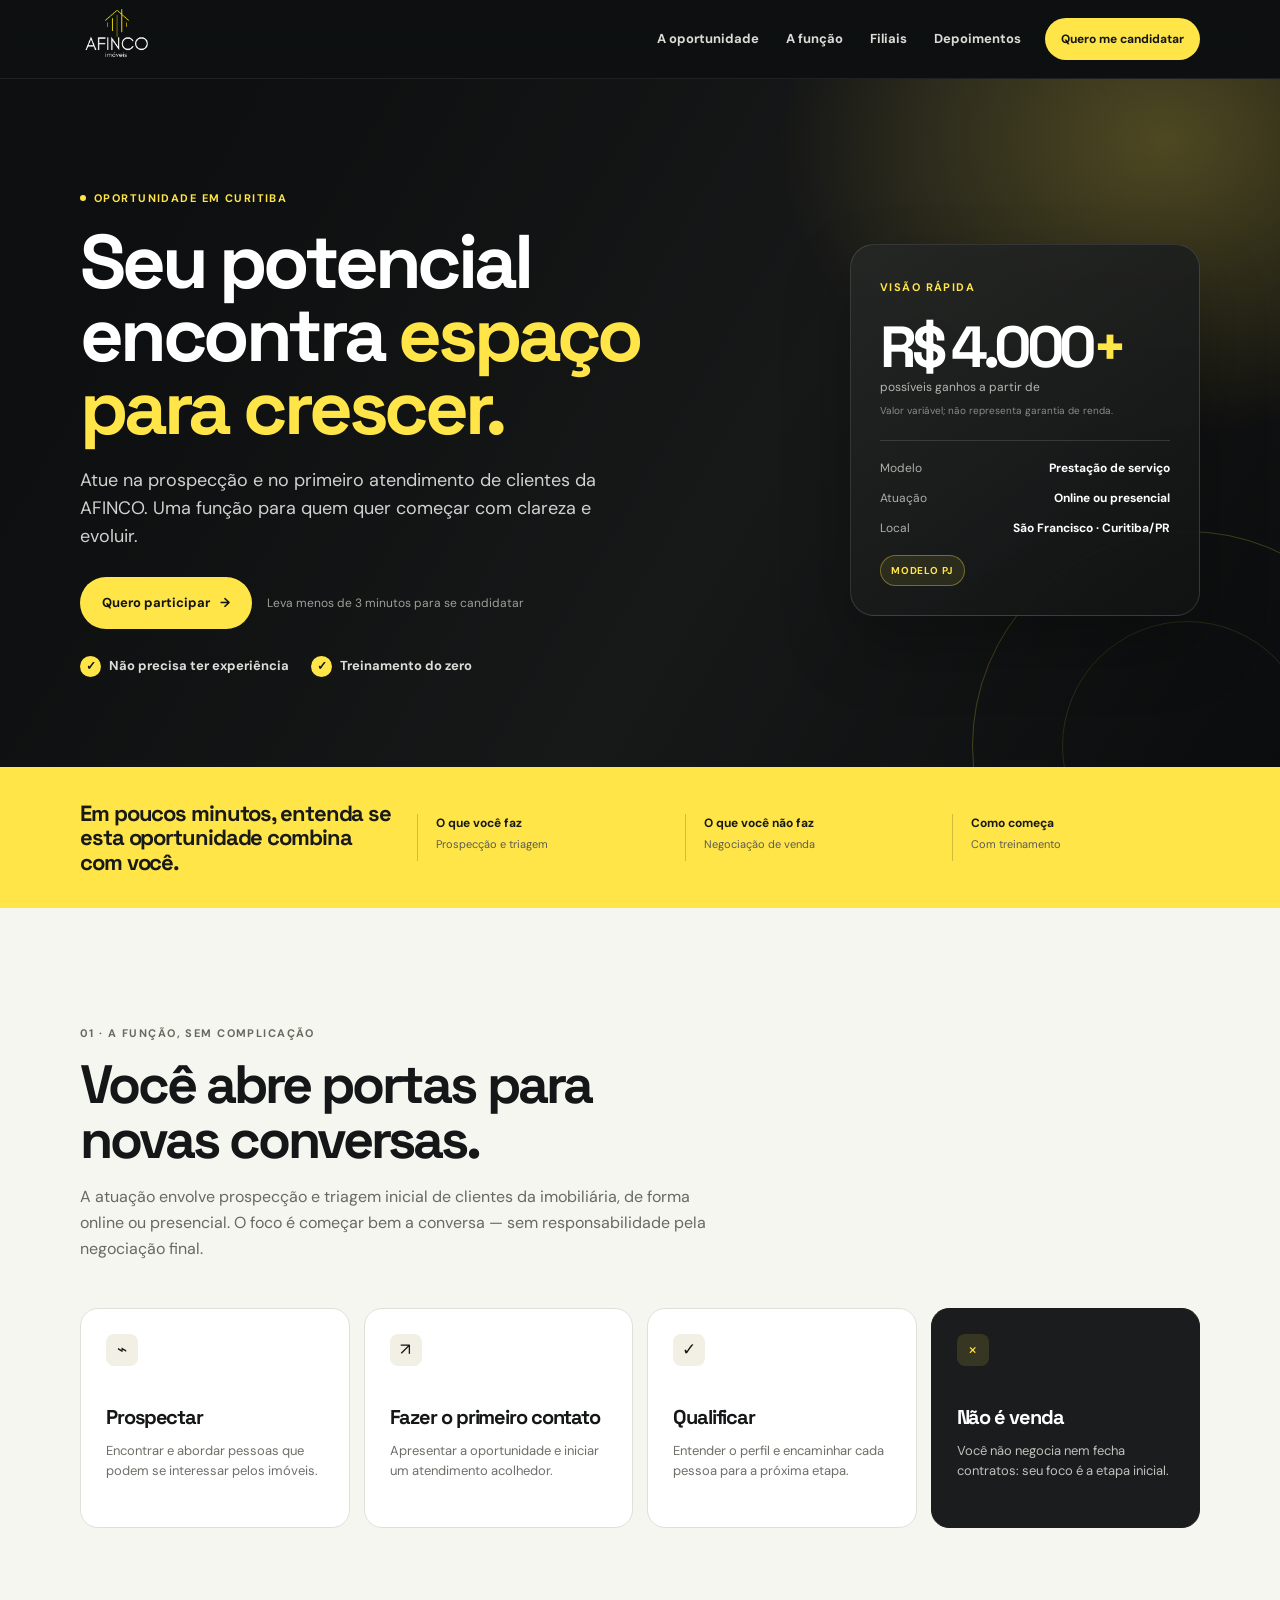
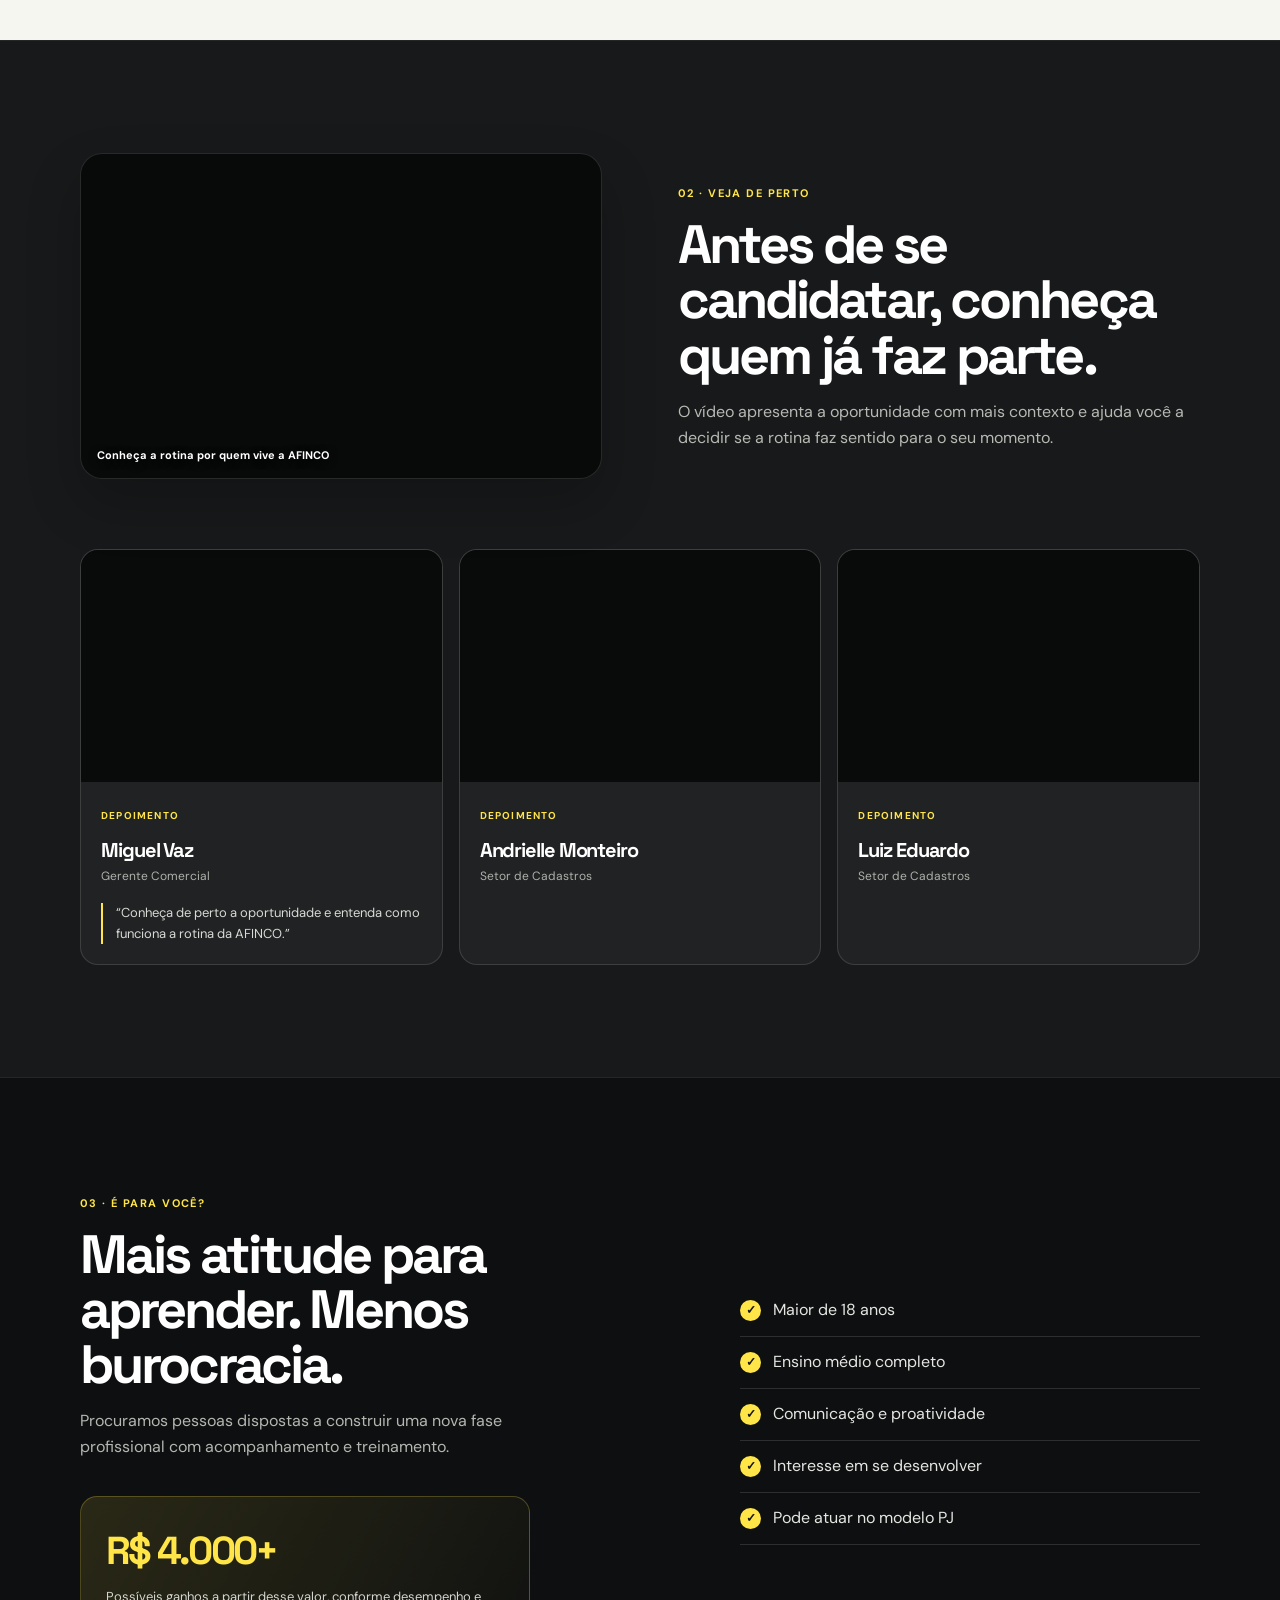
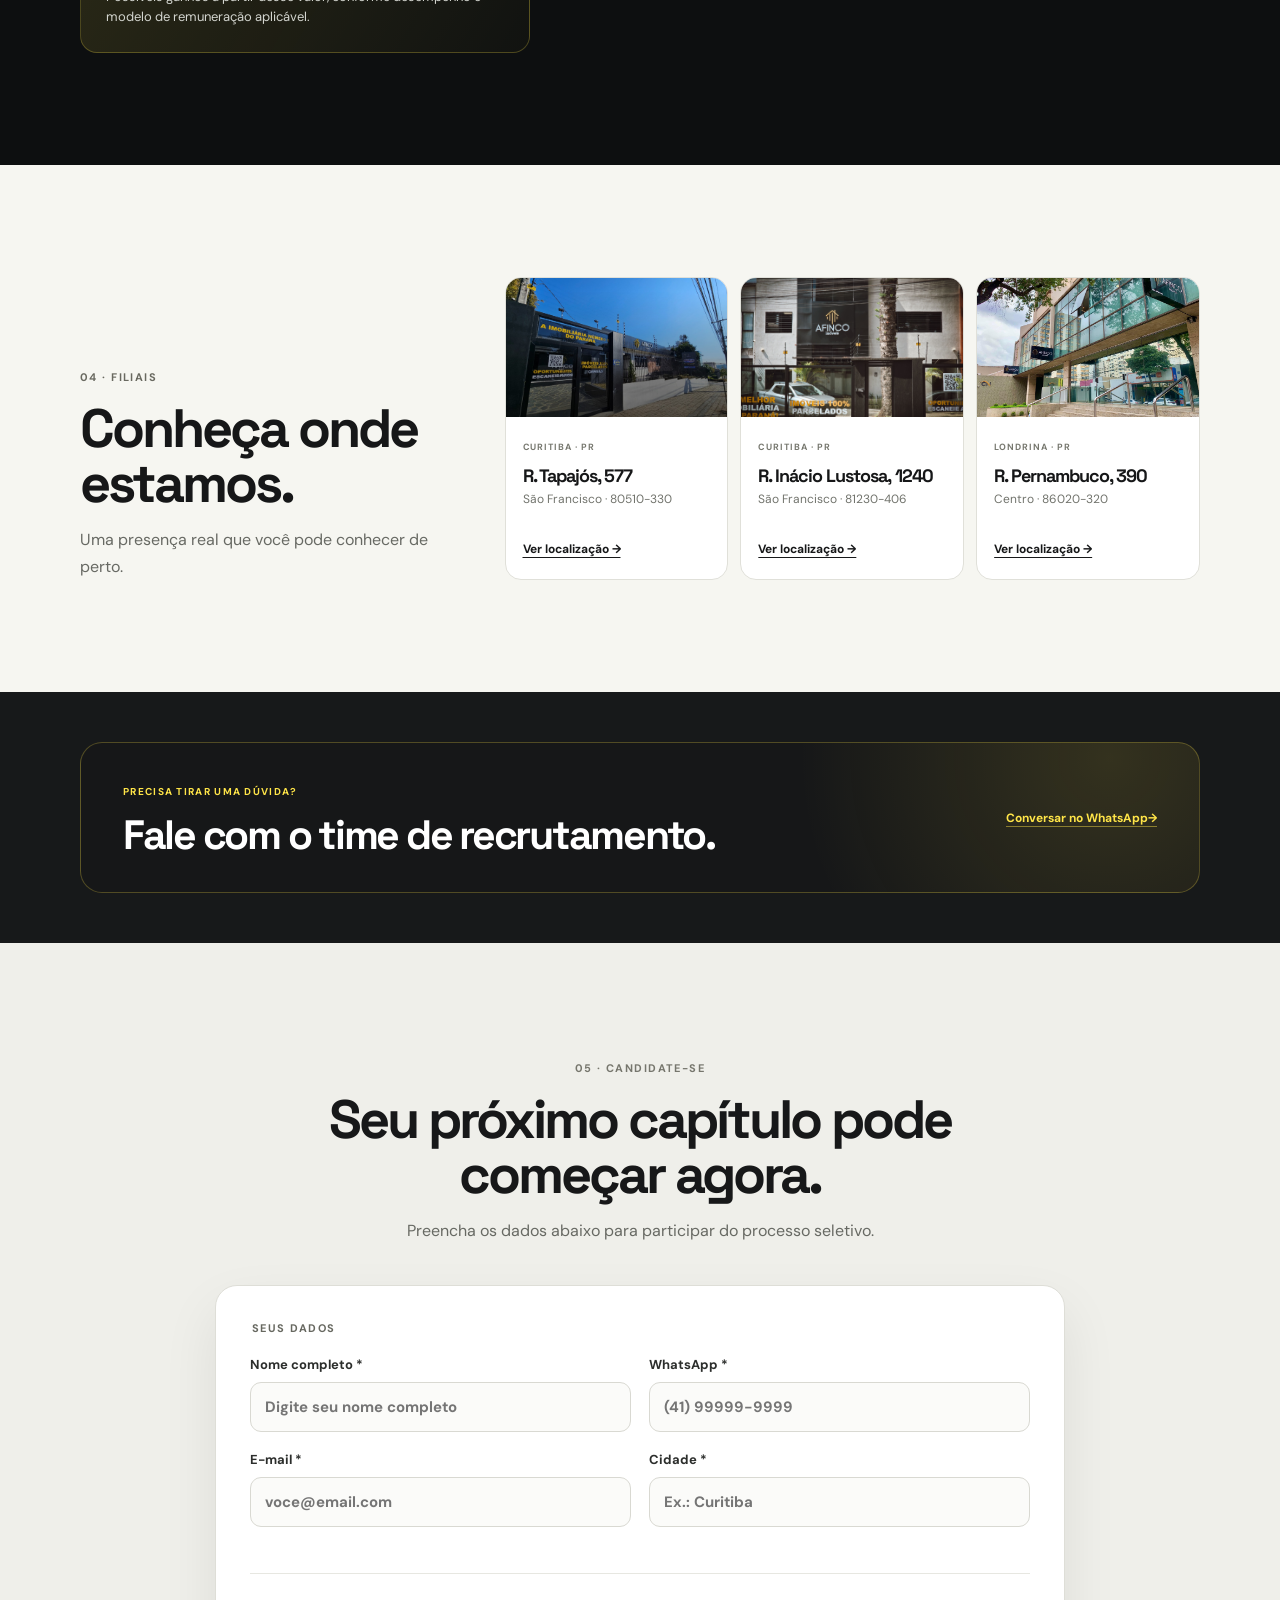
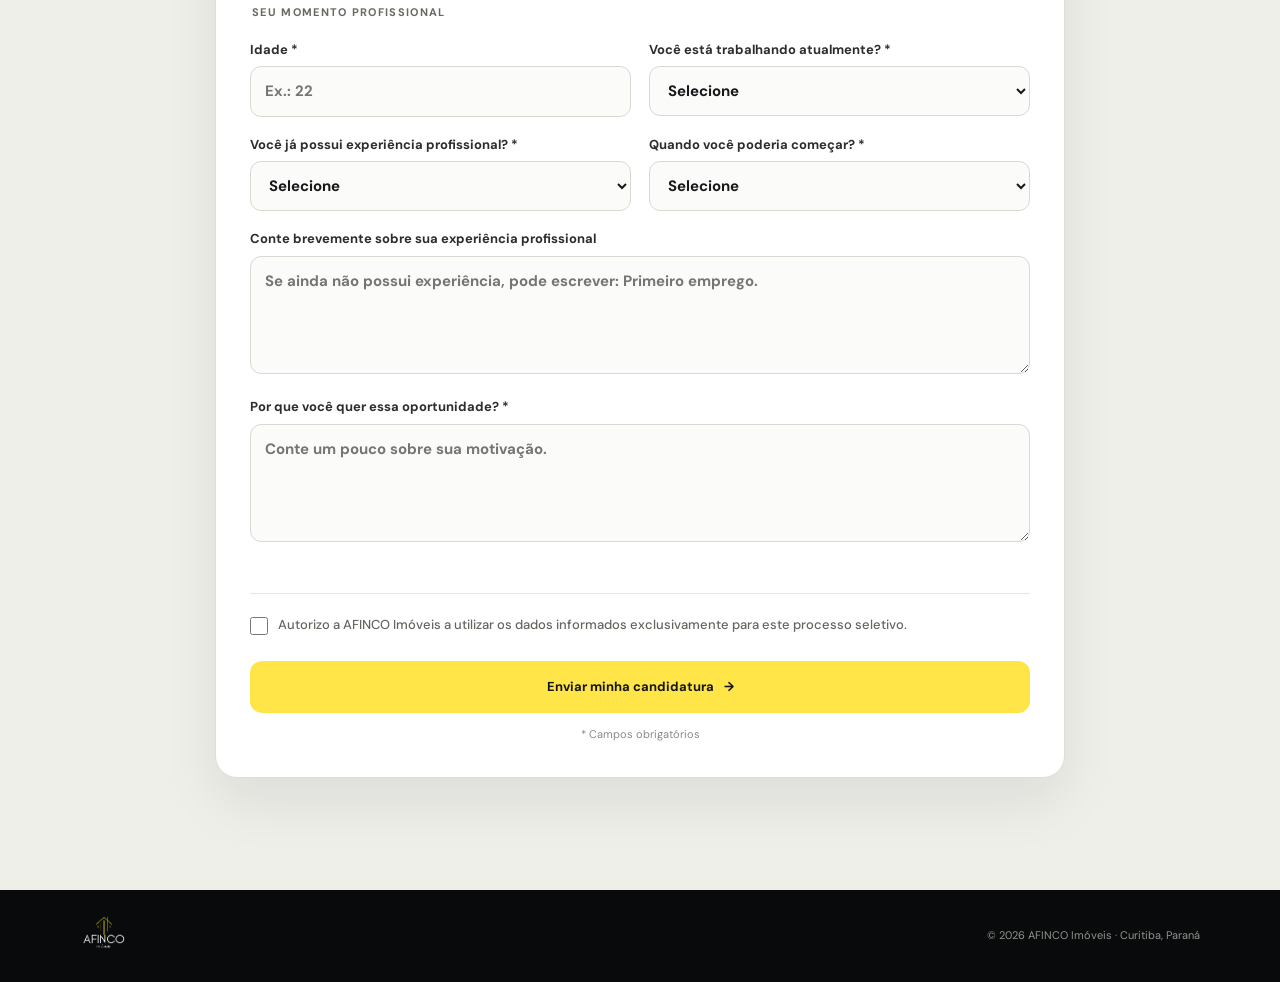
==== index.html @ faea0f64 "Add files via upload" ====
<!doctype html>
<html lang="pt-BR">
<head>
  <meta charset="utf-8">
  <meta name="viewport" content="width=device-width, initial-scale=1">
  <meta name="description" content="Oportunidade de trabalho na AFINCO Imóveis em Curitiba.">
  <title>Oportunidade de Trabalho | AFINCO Imóveis</title>
  <link rel="preconnect" href="https://fonts.googleapis.com">
  <link rel="preconnect" href="https://fonts.gstatic.com" crossorigin>
  <link href="https://fonts.googleapis.com/css2?family=DM+Sans:wght@400;500;600;700&family=Space+Grotesk:wght@500;600;700&display=swap" rel="stylesheet">
  <link rel="stylesheet" href="style.css">
</head>
<body>
  <header class="site-header"><div class="container header-inner"><a class="brand" href="#oportunidade" aria-label="AFINCO Imóveis — início"><img src="logo-afinco.png" alt="AFINCO Imóveis"></a><nav class="main-nav" aria-label="Navegação principal"><a href="#oportunidade">A oportunidade</a><a href="#funcao">A função</a><a href="#filiais">Filiais</a><a href="#depoimentos">Depoimentos</a></nav><a class="button button-small" href="#candidatura">Quero me candidatar</a></div></header>
  <main id="oportunidade">
    <section class="hero section-shell"><div class="hero-orbit hero-orbit-one" aria-hidden="true"></div><div class="hero-orbit hero-orbit-two" aria-hidden="true"></div><div class="container hero-grid">
      <div class="hero-copy reveal"><span class="eyebrow"><span></span> OPORTUNIDADE EM CURITIBA</span><h1 id="heroTitleText">Seu potencial encontra <em>espaço para crescer.</em></h1><p id="heroSubtitle">Atue na prospecção e no primeiro atendimento de clientes da AFINCO. Uma função para quem quer começar com clareza e evoluir.</p><div class="hero-actions"><a class="button" href="#candidatura">Quero participar <span aria-hidden="true">→</span></a><span>Leva menos de 3 minutos para se candidatar</span></div><ul class="hero-highlights" aria-label="Destaques da oportunidade"><li><span>✓</span><strong id="badgeExperiencia">Não precisa ter experiência</strong></li><li><span>✓</span><strong id="badgeTreinamento">Treinamento do zero</strong></li></ul></div>
      <aside class="opportunity-card reveal" aria-label="Visão rápida da oportunidade"><span class="card-label">VISÃO RÁPIDA</span><div class="money" id="heroMoney">R$ 4.000<span id="heroMoneySuffix">+</span></div><p class="money-caption">possíveis ganhos a partir de</p><p class="money-disclaimer">Valor variável; não representa garantia de renda.</p><dl class="opportunity-meta"><div><dt>Modelo</dt><dd>Prestação de serviço</dd></div><div><dt>Atuação</dt><dd>Online ou presencial</dd></div><div><dt>Local</dt><dd id="heroCardLocal">São Francisco · Curitiba/PR</dd></div></dl><strong class="pj-tag" id="badgeContratacao">MODELO PJ</strong></aside>
    </div></section>
    <section class="quick-guide" aria-label="Resumo da oportunidade"><div class="container quick-grid"><p>Em poucos minutos, entenda se esta oportunidade combina com você.</p><div><b>O que você faz</b><span>Prospecção e triagem</span></div><div><b>O que você não faz</b><span>Negociação de venda</span></div><div><b>Como começa</b><span>Com treinamento</span></div></div></section>
    <section class="role-section section-space" id="funcao"><div class="container"><div class="section-heading reveal"><span class="section-kicker">01 · A FUNÇÃO, SEM COMPLICAÇÃO</span><h2>Você abre portas para novas conversas.</h2><p id="jobDescription">A atuação envolve prospecção e triagem inicial de clientes da imobiliária, de forma online ou presencial. O foco é começar bem a conversa — sem responsabilidade pela negociação final.</p></div><div class="role-grid stagger"><article class="role-card"><span class="role-icon">⌁</span><h3>Prospectar</h3><p>Encontrar e abordar pessoas que podem se interessar pelos imóveis.</p></article><article class="role-card"><span class="role-icon">↗</span><h3>Fazer o primeiro contato</h3><p>Apresentar a oportunidade e iniciar um atendimento acolhedor.</p></article><article class="role-card"><span class="role-icon">✓</span><h3>Qualificar</h3><p>Entender o perfil e encaminhar cada pessoa para a próxima etapa.</p></article><article class="role-card role-card-dark"><span class="role-icon">×</span><h3>Não é venda</h3><p>Você não negocia nem fecha contratos: seu foco é a etapa inicial.</p></article></div></div></section>
    <section class="proof-section section-space" id="depoimentos"><div class="container proof-feature"><div class="video-wrap reveal"><iframe id="heroVideoSource" src="https://www.youtube.com/embed/6E0YlAxz3mA" title="Vídeo da oportunidade AFINCO" allow="accelerometer; autoplay; clipboard-write; encrypted-media; gyroscope; picture-in-picture; web-share" allowfullscreen loading="lazy"></iframe><span>Conheça a rotina por quem vive a AFINCO</span></div><div class="proof-copy reveal"><span class="section-kicker">02 · VEJA DE PERTO</span><h2>Antes de se candidatar, conheça quem já faz parte.</h2><p>O vídeo apresenta a oportunidade com mais contexto e ajuda você a decidir se a rotina faz sentido para o seu momento.</p></div></div><div class="container testimonials-wrap"><div class="testimonial-grid" id="testimonialGrid"><article class="testimonial-card testimonial-featured"><div class="testimonial-video"><iframe src="https://www.youtube.com/embed/g5TzQhYToeA" title="Depoimento Miguel Vaz" allow="accelerometer; autoplay; clipboard-write; encrypted-media; gyroscope; picture-in-picture; web-share" allowfullscreen loading="lazy"></iframe></div><div><span>DEPOIMENTO</span><h3>Miguel Vaz</h3><p>Gerente Comercial</p><blockquote>“Conheça de perto a oportunidade e entenda como funciona a rotina da AFINCO.”</blockquote></div></article><article class="testimonial-card"><div class="testimonial-video"><iframe src="https://www.youtube.com/embed/UUw18y6e95w" title="Depoimento Andrielle Monteiro" allow="accelerometer; autoplay; clipboard-write; encrypted-media; gyroscope; picture-in-picture; web-share" allowfullscreen loading="lazy"></iframe></div><div><span>DEPOIMENTO</span><h3>Andrielle Monteiro</h3><p>Setor de Cadastros</p></div></article><article class="testimonial-card"><div class="testimonial-video"><iframe src="https://www.youtube.com/embed/vXFRo6dot9s" title="Depoimento Luiz Eduardo" allow="accelerometer; autoplay; clipboard-write; encrypted-media; gyroscope; picture-in-picture; web-share" allowfullscreen loading="lazy"></iframe></div><div><span>DEPOIMENTO</span><h3>Luiz Eduardo</h3><p>Setor de Cadastros</p></div></article></div></div></section>
    <section class="profile-section section-space"><div class="container profile-grid"><div class="reveal"><span class="section-kicker">03 · É PARA VOCÊ?</span><h2>Mais atitude para aprender. Menos burocracia.</h2><p>Procuramos pessoas dispostas a construir uma nova fase profissional com acompanhamento e treinamento.</p><div class="growth-card"><strong id="badgeGanhos">R$ 4.000+</strong><span>Possíveis ganhos a partir desse valor, conforme desempenho e modelo de remuneração aplicável.</span></div></div><ul class="check-list reveal"><li><span>✓</span>Maior de 18 anos</li><li><span>✓</span>Ensino médio completo</li><li><span>✓</span>Comunicação e proatividade</li><li><span>✓</span>Interesse em se desenvolver</li><li><span>✓</span>Pode atuar no modelo PJ</li></ul></div></section>
    <section class="branches-section section-space" id="filiais"><div class="container branches-layout"><div class="section-heading reveal"><span class="section-kicker">04 · FILIAIS</span><h2>Conheça onde estamos.</h2><p>Uma presença real que você pode conhecer de perto.</p></div><div class="units-grid" id="unitsGrid"><article class="unit-card"><div class="unit-photo"><img src="unidade-curitiba-tapajos.jpg" alt="Fachada da unidade AFINCO na Rua Tapajós" loading="lazy"></div><span>CURITIBA · PR</span><h3>R. Tapajós, 577</h3><p>São Francisco · 80510-330</p><a target="_blank" rel="noopener" href="https://www.google.com/maps/search/?api=1&query=R.%20Tapaj%C3%B3s%2C%20577%20-%20S%C3%A3o%20Francisco%2C%20Curitiba%20-%20PR%2C%2080510-330">Ver localização →</a></article><article class="unit-card"><div class="unit-photo"><img src="unidade-curitiba-inacio-lustosa.jpg" alt="Fachada da unidade AFINCO na Rua Inácio Lustosa" loading="lazy"></div><span>CURITIBA · PR</span><h3>R. Inácio Lustosa, 1240</h3><p>São Francisco · 81230-406</p><a target="_blank" rel="noopener" href="https://www.google.com/maps/search/?api=1&query=R.%20In%C3%A1cio%20Lustosa%2C%201240%20-%20S%C3%A3o%20Francisco%2C%20Curitiba%20-%20PR%2C%2081230-406">Ver localização →</a></article><article class="unit-card"><div class="unit-photo"><img src="unidade-londrina-pernambuco.jpeg" alt="Fachada da unidade AFINCO em Londrina" loading="lazy"></div><span>LONDRINA · PR</span><h3>R. Pernambuco, 390</h3><p>Centro · 86020-320</p><a target="_blank" rel="noopener" href="https://www.google.com/maps/search/?api=1&query=R.%20Pernambuco%2C%20390%20-%20Centro%2C%20Londrina%20-%20PR%2C%2086020-320">Ver localização →</a></article></div></div></section>
    <section class="recruiter-section"><div class="container recruiter-card reveal"><div><span class="section-kicker">PRECISA TIRAR UMA DÚVIDA?</span><h2>Fale com o time de recrutamento.</h2></div><a class="text-link whatsapp-link-dynamic" href="https://wa.me/5541920056312" target="_blank" rel="noopener">Conversar no WhatsApp <span>→</span></a></div></section>
    <section class="form-section section-space" id="candidatura"><div class="container form-container"><div class="form-heading reveal"><span class="section-kicker">05 · CANDIDATE-SE</span><h2>Seu próximo capítulo pode começar agora.</h2><p>Preencha os dados abaixo para participar do processo seletivo.</p></div><form id="candidateForm" class="candidate-form reveal"><fieldset><legend>Seus dados</legend><div class="form-row"><label>Nome completo *<input type="text" name="nome" required autocomplete="name" placeholder="Digite seu nome completo"></label><label>WhatsApp *<input type="tel" name="whatsapp" required autocomplete="tel" placeholder="(41) 99999-9999"></label></div><div class="form-row"><label>E-mail *<input type="email" name="email" required autocomplete="email" placeholder="voce@email.com"></label><label>Cidade *<input type="text" name="cidade" required autocomplete="address-level2" placeholder="Ex.: Curitiba"></label></div></fieldset><fieldset><legend>Seu momento profissional</legend><div class="form-row"><label>Idade *<input type="number" name="idade" required min="18" max="99" placeholder="Ex.: 22"></label><label>Você está trabalhando atualmente? *<select name="trabalhando" required><option value="">Selecione</option><option>Sim</option><option>Não</option></select></label></div><div class="form-row"><label>Você já possui experiência profissional? *<select name="experiencia" required><option value="">Selecione</option><option>Sim</option><option>Não</option></select></label><label>Quando você poderia começar? *<select name="disponibilidade" required><option value="">Selecione</option><option>Imediatamente</option><option>Em até 7 dias</option><option>Em até 15 dias</option><option>Em até 30 dias</option><option>Outra data</option></select></label></div><label>Conte brevemente sobre sua experiência profissional<textarea name="detalhes_experiencia" rows="4" placeholder="Se ainda não possui experiência, pode escrever: Primeiro emprego."></textarea></label><label>Por que você quer essa oportunidade? *<textarea name="motivo" rows="4" required placeholder="Conte um pouco sobre sua motivação."></textarea></label></fieldset><label class="consent"><input type="checkbox" name="consentimento" required><span>Autorizo a AFINCO Imóveis a utilizar os dados informados exclusivamente para este processo seletivo.</span></label><button class="button button-submit" type="submit" id="submitButton">Enviar minha candidatura <span aria-hidden="true">→</span></button><div id="formMessage" class="form-message" role="status" aria-live="polite"></div><p class="required-note">* Campos obrigatórios</p></form></div></section>
  </main>
  <footer><div class="container footer-inner"><img src="logo-afinco.png" alt="AFINCO Imóveis"><span>© <span id="year"></span> AFINCO Imóveis · Curitiba, Paraná</span></div></footer>
  <script>
    const SUPABASE_URL = "https://zinuptosnawlpatngaav.supabase.co";
    const SUPABASE_KEY = "sb_publishable_cm9yih0AqzRv-U1uePYWAw_257kPPx3";
    const form = document.getElementById("candidateForm"); const button = document.getElementById("submitButton"); const message = document.getElementById("formMessage"); document.getElementById("year").textContent = new Date().getFullYear();
    function escapeHtml(value) { return String(value == null ? "" : value).replace(/[&<>\"']/g, char => ({ "&": "&amp;", "<": "&lt;", ">": "&gt;", '"': "&quot;", "'": "&#39;" }[char])); }
    async function fetchFromSupabase(path) { const response = await fetch(`${SUPABASE_URL}/rest/v1/${path}`, { headers: { apikey: SUPABASE_KEY, Authorization: `Bearer ${SUPABASE_KEY}` } }); if (!response.ok) throw new Error(`Falha ao buscar ${path}: ${response.status}`); return response.json(); }
    function setText(id, value) { const element = document.getElementById(id); if (element && value) element.textContent = value; }
    function applySiteContent(content) { const title = document.getElementById("heroTitleText"); if (title && content.hero_titulo) { const words = content.hero_titulo.trim().split(/\s+/); const lastWord = words.pop(); title.innerHTML = `${escapeHtml(words.join(" "))} <em>${escapeHtml(lastWord)}</em>`; } setText("heroSubtitle", content.hero_subtitulo); setText("badgeExperiencia", content.badge_experiencia); setText("badgeTreinamento", content.badge_treinamento); setText("heroCardLocal", content.vaga_local); setText("jobDescription", content.vaga_descricao); if (content.vaga_ganhos_valor) { const value = content.vaga_ganhos_valor.trim(); document.getElementById("heroMoney").innerHTML = `${escapeHtml(value.replace(/\+$/, ""))}<span id="heroMoneySuffix">${value.endsWith("+") ? "+" : ""}</span>`; } if (content.hero_video_url) document.getElementById("heroVideoSource").src = content.hero_video_url; if (content.whatsapp_numero) { const url = `https://wa.me/${content.whatsapp_numero}?text=${encodeURIComponent(content.whatsapp_mensagem || "")}`; document.querySelectorAll(".whatsapp-link-dynamic").forEach(link => { link.href = url; }); } }
    async function loadSiteContent() { try { const data = await fetchFromSupabase("site_content?select=content_key,content_value"); const content = {}; data.forEach(item => { content[item.content_key] = item.content_value; }); applySiteContent(content); } catch (error) { console.warn("Não foi possível carregar conteúdo dinâmico.", error); } }
    function renderDepoimentos(items) { const grid = document.getElementById("testimonialGrid"); if (!items.length) return; grid.innerHTML = items.slice(0, 3).map((item, index) => `<article class="testimonial-card${index === 0 ? " testimonial-featured" : ""}"><div class="testimonial-video"><iframe src="${escapeHtml(item.video_url || "")}" title="Depoimento ${escapeHtml(item.nome || "")}" allow="accelerometer; autoplay; clipboard-write; encrypted-media; gyroscope; picture-in-picture; web-share" allowfullscreen loading="lazy"></iframe></div><div><span>DEPOIMENTO</span><h3>${escapeHtml(item.nome)}</h3><p>${escapeHtml(item.cargo || "")}</p>${item.citacao ? `<blockquote>“${escapeHtml(item.citacao)}”</blockquote>` : ""}</div></article>`).join(""); }
    async function loadDepoimentos() { try { const data = await fetchFromSupabase("depoimentos?select=*&ativo=eq.true&order=ordem.asc"); if (Array.isArray(data) && data.length) renderDepoimentos(data); } catch (error) { console.warn("Não foi possível carregar depoimentos.", error); } }
    function renderUnidades(items) { const grid = document.getElementById("unitsGrid"); if (!items.length) return; grid.innerHTML = items.map(unit => `<article class="unit-card"><div class="unit-photo"><img src="${escapeHtml(unit.imagem_url || "logo-afinco.png")}" alt="Fachada da unidade AFINCO ${escapeHtml(unit.nome_unidade || "")}" loading="lazy"></div><span>${escapeHtml(`${unit.cidade || ""} · ${unit.uf || ""}`.toUpperCase())}</span><h3>${escapeHtml(unit.endereco || "")}</h3><p>${escapeHtml(unit.nome_unidade || "")}${unit.cep ? ` · ${escapeHtml(unit.cep)}` : ""}</p><a target="_blank" rel="noopener" href="https://www.google.com/maps/search/?api=1&query=${encodeURIComponent(unit.maps_query || unit.endereco || "")}">Ver localização →</a></article>`).join(""); }
    async function loadUnidades() { try { const data = await fetchFromSupabase("unidades?select=*&ativo=eq.true&order=ordem.asc"); if (Array.isArray(data) && data.length) renderUnidades(data); } catch (error) { console.warn("Não foi possível carregar unidades.", error); } }
    (async function registerSiteVisit() { try { let sessionId = localStorage.getItem("afinco_visit_session"); if (!sessionId) { sessionId = crypto.randomUUID ? crypto.randomUUID() : `${Date.now().toString(36)}${Math.random().toString(36).slice(2)}`; localStorage.setItem("afinco_visit_session", sessionId); } await fetch(`${SUPABASE_URL}/rest/v1/site_visits`, { method: "POST", headers: { "Content-Type": "application/json", apikey: SUPABASE_KEY, Authorization: `Bearer ${SUPABASE_KEY}`, Prefer: "return=minimal" }, body: JSON.stringify({ page: window.location.pathname || "/", session_id: sessionId }) }); } catch (error) { console.warn("Não foi possível registrar a visita.", error); } })();
    function showMessage(text, type) { message.textContent = text; message.className = `form-message ${type}`; }
    form.addEventListener("submit", async event => { event.preventDefault(); button.disabled = true; button.textContent = "Enviando..."; showMessage("Enviando sua candidatura...", "loading"); try { const data = Object.fromEntries(new FormData(form).entries()); const response = await fetch(`${SUPABASE_URL}/rest/v1/Candidatos`, { method: "POST", headers: { "Content-Type": "application/json", apikey: SUPABASE_KEY, Authorization: `Bearer ${SUPABASE_KEY}`, Prefer: "return=minimal" }, body: JSON.stringify(data) }); if (!response.ok) throw new Error(await response.text()); form.reset(); showMessage("Cadastro enviado com sucesso! Obrigado por se candidatar.", "success"); } catch (error) { console.error("Erro ao enviar cadastro:", error); showMessage("Não foi possível enviar agora. Tente novamente em alguns instantes.", "error"); } finally { button.disabled = false; button.innerHTML = "Enviar minha candidatura <span aria-hidden=\"true\">→</span>"; } });
    const observer = new IntersectionObserver(entries => entries.forEach(entry => { if (entry.isIntersecting) { entry.target.classList.add("is-visible"); observer.unobserve(entry.target); } }), { threshold: 0.12 }); document.querySelectorAll(".reveal, .stagger > *").forEach(element => observer.observe(element));
    loadSiteContent(); loadDepoimentos(); loadUnidades();
  </script>
</body>
</html>
---- style.css ----
:root { --ink:#0e1011; --ink-soft:#17191a; --yellow:#ffe548; --paper:#f6f6f1; --white:#fff; --muted:#aeb0aa; --line:rgba(255,255,255,.13); --dark-line:rgba(15,17,17,.12); --radius:18px; }
* { box-sizing:border-box; }
html { scroll-behavior:smooth; }
body { margin:0; background:var(--ink); color:var(--white); font-family:"DM Sans",Arial,sans-serif; line-height:1.5; }
img { display:block; max-width:100%; }
a { color:inherit; text-decoration:none; }
button, input, select, textarea { font:inherit; }
button, a { -webkit-tap-highlight-color:transparent; }
:focus-visible { outline:3px solid var(--yellow); outline-offset:4px; }
.container { width:min(1120px, calc(100% - 48px)); margin:0 auto; }
.section-space { padding:112px 0; }
h1,h2,h3 { font-family:"Space Grotesk",Arial,sans-serif; letter-spacing:-.055em; }
h1,h2,h3,p { margin-top:0; }

.site-header { position:sticky; top:0; z-index:30; background:rgba(14,16,17,.88); border-bottom:1px solid rgba(255,255,255,.08); backdrop-filter:blur(16px); }
.header-inner { min-height:78px; display:flex; align-items:center; justify-content:space-between; gap:24px; }
.brand { width:108px; height:66px; display:flex; align-items:center; overflow:hidden; }
.brand img { width:74px; height:74px; max-width:none; object-fit:contain; }
.main-nav { display:flex; align-items:center; gap:27px; margin-left:auto; }
.main-nav a { color:#dadcd7; font-size:13px; font-weight:700; transition:color .2s ease; }
.main-nav a:hover { color:var(--yellow); }
.button { display:inline-flex; min-height:52px; align-items:center; justify-content:center; gap:10px; padding:0 22px; border:0; border-radius:999px; background:var(--yellow); color:#141515; cursor:pointer; font-size:13px; font-weight:700; transition:transform .2s ease, box-shadow .2s ease, background .2s ease; }
.button:hover { transform:translateY(-2px); box-shadow:0 12px 28px rgba(255,229,72,.2); }
.button-small { min-height:42px; padding:0 16px; font-size:12px; white-space:nowrap; }

.hero { position:relative; overflow:hidden; padding:105px 0 90px; background:radial-gradient(ellipse 52% 74% at 91% 9%,rgba(255,229,72,.25),transparent 58%),linear-gradient(120deg,#0d0f10 15%,#171818 58%,#0b0c0d); }
.hero-orbit { position:absolute; border:1px solid rgba(255,229,72,.22); border-radius:50%; pointer-events:none; }
.hero-orbit-one { right:-122px; bottom:-194px; width:430px; height:430px; }
.hero-orbit-two { right:-32px; bottom:-104px; width:250px; height:250px; border-color:rgba(255,229,72,.12); }
.hero-grid { position:relative; z-index:1; display:grid; grid-template-columns:minmax(0,1.08fr) minmax(300px,.75fr); align-items:center; gap:72px; }
.eyebrow,.section-kicker,.card-label { display:inline-flex; align-items:center; gap:8px; color:var(--yellow); font-size:11px; font-weight:700; letter-spacing:.13em; }
.eyebrow span { width:6px; height:6px; border-radius:99px; background:var(--yellow); }
.hero h1 { max-width:690px; margin:18px 0 22px; font-size:clamp(48px,6.2vw,76px); line-height:.96; }
.hero h1 em { color:var(--yellow); font-style:normal; }
.hero-copy > p { max-width:560px; margin-bottom:26px; color:#d0d2ce; font-size:18px; line-height:1.55; }
.hero-actions { display:flex; flex-wrap:wrap; align-items:center; gap:15px; }
.hero-actions > span { color:#9d9f99; font-size:12px; }
.hero-highlights { display:flex; flex-wrap:wrap; gap:13px 22px; padding:0; margin:27px 0 0; list-style:none; }
.hero-highlights li { display:flex; align-items:center; gap:8px; color:#dcddd9; font-size:13px; }
.hero-highlights li span,.check-list li span { display:grid; width:21px; height:21px; place-items:center; flex:0 0 auto; border-radius:50%; background:var(--yellow); color:#121313; font-size:12px; font-weight:800; }
.opportunity-card { justify-self:end; width:100%; max-width:350px; padding:29px; border:1px solid var(--line); border-radius:24px; background:linear-gradient(145deg,rgba(37,39,38,.93),rgba(17,19,19,.96)); box-shadow:0 30px 66px rgba(0,0,0,.26); }
.money { margin:20px 0 2px; font-family:"Space Grotesk",sans-serif; font-size:58px; font-weight:700; letter-spacing:-.09em; line-height:1; }
.money span { color:var(--yellow); }
.money-caption { margin:0; color:#b5b7b1; font-size:12px; }
.money-disclaimer { margin:7px 0 22px; color:#898b85; font-size:10px; }
.opportunity-meta { display:grid; gap:12px; margin:0; padding:18px 0; border-top:1px solid var(--line); }
.opportunity-meta div { display:flex; justify-content:space-between; gap:14px; font-size:12px; }
.opportunity-meta dt { color:#adafa9; }
.opportunity-meta dd { margin:0; color:#fff; font-weight:700; text-align:right; }
.pj-tag { display:inline-flex; padding:7px 10px; border:1px solid rgba(255,229,72,.35); border-radius:99px; color:var(--yellow); background:rgba(255,229,72,.09); font-size:10px; letter-spacing:.08em; }

.quick-guide { color:#181919; background:var(--yellow); }
.quick-grid { display:grid; grid-template-columns:1.28fr repeat(3,1fr); gap:20px; align-items:center; padding:34px 0; }
.quick-grid p { margin:0; font-family:"Space Grotesk",sans-serif; font-size:22px; font-weight:700; letter-spacing:-.05em; line-height:1.12; }
.quick-grid div { min-height:47px; padding-left:18px; border-left:1px solid rgba(0,0,0,.18); }
.quick-grid b,.quick-grid span { display:block; }
.quick-grid b { font-size:12px; }
.quick-grid span { margin-top:4px; color:#5a5b56; font-size:11px; }

.role-section { color:#151617; background:var(--paper); }
.section-heading { max-width:650px; }
.section-heading h2,.proof-copy h2,.profile-grid h2,.form-heading h2,.recruiter-card h2 { margin:13px 0 16px; font-size:clamp(36px,4.5vw,54px); line-height:1.02; }
.section-heading p,.proof-copy p,.profile-grid > div > p,.form-heading p { margin-bottom:0; color:#676963; font-size:16px; line-height:1.65; }
.role-section .section-kicker,.branches-section .section-kicker { color:#696960; }
.role-grid { display:grid; grid-template-columns:repeat(4,1fr); gap:14px; margin-top:45px; }
.role-card { min-height:220px; padding:25px; border:1px solid #e0e0da; border-radius:var(--radius); background:#fff; }
.role-icon { display:grid; width:32px; height:32px; place-items:center; margin-bottom:36px; border-radius:8px; background:#f2f0e5; font-size:17px; }
.role-card h3 { margin:0 0 9px; font-size:20px; }
.role-card p { margin:0; color:#6d6f68; font-size:13px; line-height:1.55; }
.role-card-dark { border-color:#1a1c1d; background:#1a1c1d; color:#fff; }
.role-card-dark .role-icon { color:var(--yellow); background:rgba(255,229,72,.13); }
.role-card-dark p { color:#c0c2bd; }

.proof-section { background:#17191a; border-top:1px solid rgba(255,255,255,.05); border-bottom:1px solid rgba(255,255,255,.05); }
.proof-feature { display:grid; grid-template-columns:1fr 1fr; gap:76px; align-items:center; }
.video-wrap { position:relative; overflow:hidden; aspect-ratio:16 / 10; border:1px solid var(--line); border-radius:22px; background:#080909; box-shadow:0 25px 55px rgba(0,0,0,.2); }
.video-wrap iframe,.testimonial-video iframe { width:100%; height:100%; border:0; }
.video-wrap > span { position:absolute; right:16px; bottom:14px; left:16px; color:#fff; font-size:11px; font-weight:700; pointer-events:none; text-shadow:0 2px 8px #000; }
.proof-copy p { color:#b7b9b3; }
.testimonials-wrap { margin-top:70px; }
.testimonial-grid { display:grid; grid-template-columns:repeat(3,1fr); gap:16px; }
.testimonial-card { overflow:hidden; border:1px solid var(--line); border-radius:18px; background:#202223; }
.testimonial-card > div:last-child { padding:20px; }
.testimonial-card > div:last-child > span { color:var(--yellow); font-size:10px; font-weight:700; letter-spacing:.12em; }
.testimonial-card h3 { margin:9px 0 2px; font-size:20px; }
.testimonial-card p { margin:0; color:#aeb0aa; font-size:12px; }
.testimonial-card blockquote { margin:18px 0 0; padding-left:13px; border-left:2px solid var(--yellow); color:#d7d9d4; font-size:13px; line-height:1.55; }
.testimonial-video { aspect-ratio:16/10; background:#090a0a; }

.profile-section { background:#0d0f10; }
.profile-grid { display:grid; grid-template-columns:1fr .82fr; align-items:center; gap:100px; }
.profile-grid > div > p { max-width:490px; color:#b4b6b0; }
.growth-card { display:grid; gap:7px; max-width:450px; margin-top:35px; padding:25px; border:1px solid rgba(255,229,72,.24); border-radius:17px; background:linear-gradient(120deg,rgba(255,229,72,.12),rgba(255,229,72,.02)); }
.growth-card strong { color:var(--yellow); font-family:"Space Grotesk",sans-serif; font-size:39px; letter-spacing:-.07em; }
.growth-card span { color:#d3d5cf; font-size:13px; line-height:1.55; }
.check-list { display:grid; gap:13px; margin:0; padding:0; list-style:none; }
.check-list li { display:flex; align-items:center; gap:12px; padding-bottom:14px; border-bottom:1px solid var(--line); color:#e5e6e2; font-size:16px; }

.branches-section { color:#161718; background:var(--paper); }
.branches-layout { display:grid; grid-template-columns:.7fr 1.3fr; gap:50px; align-items:end; }
.units-grid { display:grid; grid-template-columns:repeat(3,1fr); gap:12px; }
.unit-card { overflow:hidden; padding:0 17px 19px; border:1px solid #e0e0d9; border-radius:16px; background:#fff; }
.unit-photo { height:139px; margin:0 -17px 16px; overflow:hidden; background:#e6e7e2; }
.unit-photo img { width:100%; height:100%; object-fit:cover; transition:transform .35s ease; }
.unit-card:hover .unit-photo img { transform:scale(1.04); }
.unit-card > span { color:#77786f; font-size:9px; font-weight:700; letter-spacing:.11em; }
.unit-card h3 { margin:9px 0 4px; font-size:18px; line-height:1.1; }
.unit-card p { min-height:36px; margin:0; color:#71736c; font-size:12px; }
.unit-card a,.text-link { display:inline-flex; margin-top:14px; color:#171819; font-size:12px; font-weight:700; text-decoration:underline; text-underline-offset:4px; }

.recruiter-section { padding:50px 0; background:#17191a; }
.recruiter-card { display:flex; align-items:center; justify-content:space-between; gap:32px; padding:35px 42px; border:1px solid rgba(255,229,72,.25); border-radius:22px; background:radial-gradient(circle at 92% 10%,rgba(255,229,72,.13),transparent 30%),#161718; }
.recruiter-card h2 { margin-bottom:0; font-size:clamp(28px,3.5vw,41px); }
.recruiter-card .section-kicker { font-size:10px; }
.text-link { margin:0; color:var(--yellow); text-decoration-color:rgba(255,229,72,.45); white-space:nowrap; }

.form-section { color:#171819; background:#efefea; }
.form-container { max-width:850px; }
.form-heading { max-width:630px; margin:0 auto 40px; text-align:center; }
.form-heading .section-kicker { color:#76766d; }
.candidate-form { padding:34px; border:1px solid #deded7; border-radius:22px; background:#fff; box-shadow:0 24px 55px rgba(0,0,0,.08); }
fieldset { margin:0 0 30px; padding:0 0 28px; border:0; border-bottom:1px solid #e7e7e1; }
fieldset:last-of-type { margin-bottom:22px; }
legend { margin-bottom:19px; color:#676860; font-size:11px; font-weight:700; letter-spacing:.12em; text-transform:uppercase; }
.form-row { display:grid; grid-template-columns:1fr 1fr; gap:18px; }
.candidate-form label { display:block; margin-bottom:18px; color:#2c2e2c; font-size:13px; font-weight:700; }
.candidate-form input,.candidate-form select,.candidate-form textarea { width:100%; margin-top:7px; padding:13px 14px; border:1px solid #d9d9d2; border-radius:11px; outline:none; color:#171819; background:#fbfbf9; font-size:15px; transition:border .18s ease, box-shadow .18s ease; }
.candidate-form textarea { min-height:104px; resize:vertical; }
.candidate-form input:focus,.candidate-form select:focus,.candidate-form textarea:focus { border-color:#b6a300; box-shadow:0 0 0 4px rgba(255,229,72,.28); background:#fff; }
.consent { display:flex !important; align-items:flex-start; gap:10px; color:#64665f !important; font-weight:500 !important; line-height:1.45; }
.consent input { width:18px; height:18px; margin:1px 0 0; accent-color:#b8a500; }
.button-submit { width:100%; margin-top:8px; border-radius:12px; }
.button:disabled { cursor:wait; opacity:.7; transform:none; }
.form-message { display:none; margin-top:16px; padding:12px 14px; border-radius:10px; font-size:13px; }
.form-message.loading { display:block; color:#55564f; background:#f4f4ef; }.form-message.success { display:block; color:#176229; background:#e6f6ea; }.form-message.error { display:block; color:#9a2222; background:#fff0ef; }
.required-note { margin:13px 0 0; color:#898a83; font-size:11px; text-align:center; }

footer { padding:22px 0; background:#090a0b; color:#92948e; }
.footer-inner { display:flex; align-items:center; justify-content:space-between; gap:20px; font-size:11px; }
.footer-inner img { width:48px; height:48px; object-fit:contain; }
.reveal,.stagger > * { opacity:0; transform:translateY(18px); transition:opacity .55s ease, transform .55s ease; }
.reveal.is-visible,.stagger > *.is-visible { opacity:1; transform:translateY(0); }
.stagger > *:nth-child(2) { transition-delay:.08s; }.stagger > *:nth-child(3) { transition-delay:.16s; }.stagger > *:nth-child(4) { transition-delay:.24s; }

@media (max-width:900px) { .main-nav { gap:16px; }.hero-grid,.proof-feature,.profile-grid,.branches-layout { grid-template-columns:1fr; gap:46px; }.opportunity-card { justify-self:start; max-width:470px; }.role-grid { grid-template-columns:repeat(2,1fr); }.branches-layout .section-heading { max-width:620px; }.units-grid { max-width:720px; }.testimonial-grid { grid-template-columns:repeat(2,1fr); }.quick-grid { grid-template-columns:1.2fr 1fr 1fr; }.quick-grid p { grid-column:span 3; }.quick-grid div { border-left:0; padding-left:0; }.proof-feature .video-wrap { max-width:640px; }.profile-grid { gap:55px; } }
@media (max-width:650px) { .container { width:min(100% - 32px, 500px); }.section-space { padding:72px 0; }.site-header { position:sticky; }.header-inner { min-height:66px; gap:12px; }.brand { width:68px; height:60px; }.brand img { width:64px; height:64px; }.main-nav { display:none; }.button-small { min-height:40px; padding:0 12px; font-size:11px; }.hero { padding:50px 0 45px; background:radial-gradient(ellipse 90% 48% at 90% 5%,rgba(255,229,72,.24),transparent 67%),linear-gradient(135deg,#0f1011,#171818); }.hero-grid { gap:27px; }.hero h1 { margin:14px 0 18px; font-size:clamp(42px,11.3vw,53px); line-height:.98; }.hero-copy > p { margin-bottom:21px; font-size:15px; line-height:1.5; }.eyebrow,.section-kicker { font-size:10px; }.hero-actions { display:grid; gap:10px; }.hero-actions .button { width:100%; }.hero-actions > span { text-align:center; font-size:11px; }.hero-highlights { display:grid; grid-template-columns:1fr 1fr; gap:10px; margin-top:21px; }.hero-highlights li { align-items:flex-start; font-size:11px; line-height:1.3; }.hero-highlights li span { margin-top:-1px; }.opportunity-card { max-width:none; padding:22px; border-radius:18px; }.money { margin-top:14px; font-size:45px; }.money-disclaimer { margin-bottom:16px; }.opportunity-meta { grid-template-columns:1fr 1fr; gap:10px; padding:15px 0; }.opportunity-meta div { display:block; }.opportunity-meta dd { margin-top:3px; font-size:11px; text-align:left; }.opportunity-meta div:last-child { display:none; }.quick-grid { grid-template-columns:1fr 1fr; gap:17px; padding:27px 0; }.quick-grid p { grid-column:span 2; font-size:19px; }.quick-grid div:last-child { grid-column:span 2; }.quick-grid div { min-height:0; }.section-heading h2,.proof-copy h2,.profile-grid h2,.form-heading h2,.recruiter-card h2 { font-size:34px; }.section-heading p,.proof-copy p,.profile-grid > div > p,.form-heading p { font-size:14px; line-height:1.55; }.role-grid { grid-template-columns:1fr; margin-top:30px; }.role-card { min-height:0; padding:21px; }.role-icon { margin-bottom:22px; }.proof-feature { gap:31px; }.video-wrap { border-radius:16px; }.testimonials-wrap { margin-top:38px; }.testimonial-grid { grid-template-columns:1fr; }.testimonial-card > div:last-child { padding:17px; }.profile-grid { gap:35px; }.growth-card { margin-top:26px; padding:21px; }.growth-card strong { font-size:35px; }.check-list { gap:11px; }.check-list li { padding-bottom:12px; font-size:14px; }.units-grid { grid-template-columns:1fr; }.unit-card { display:grid; grid-template-columns:108px 1fr; column-gap:15px; padding:15px; }.unit-photo { grid-row:span 4; width:108px; height:120px; margin:0; border-radius:10px; }.unit-card > span { align-self:end; }.unit-card h3 { margin:6px 0 1px; font-size:18px; }.unit-card p { min-height:0; font-size:11px; }.unit-card a { margin-top:5px; font-size:11px; }.recruiter-section { padding:31px 0; }.recruiter-card { display:block; padding:27px 23px; border-radius:18px; }.recruiter-card h2 { font-size:30px; }.recruiter-card .text-link { margin-top:20px; }.form-heading { margin-bottom:30px; }.candidate-form { padding:20px; border-radius:17px; }.form-row { grid-template-columns:1fr; gap:0; }.candidate-form label { margin-bottom:15px; }.candidate-form input,.candidate-form select,.candidate-form textarea { font-size:16px; }.footer-inner { flex-direction:column; text-align:center; gap:4px; }.footer-inner img { width:42px; height:42px; } }
@media (prefers-reduced-motion:reduce) { html { scroll-behavior:auto; } *,*::before,*::after { animation-duration:.01ms !important; animation-iteration-count:1 !important; transition-duration:.01ms !important; } .reveal,.stagger > * { opacity:1; transform:none; } }
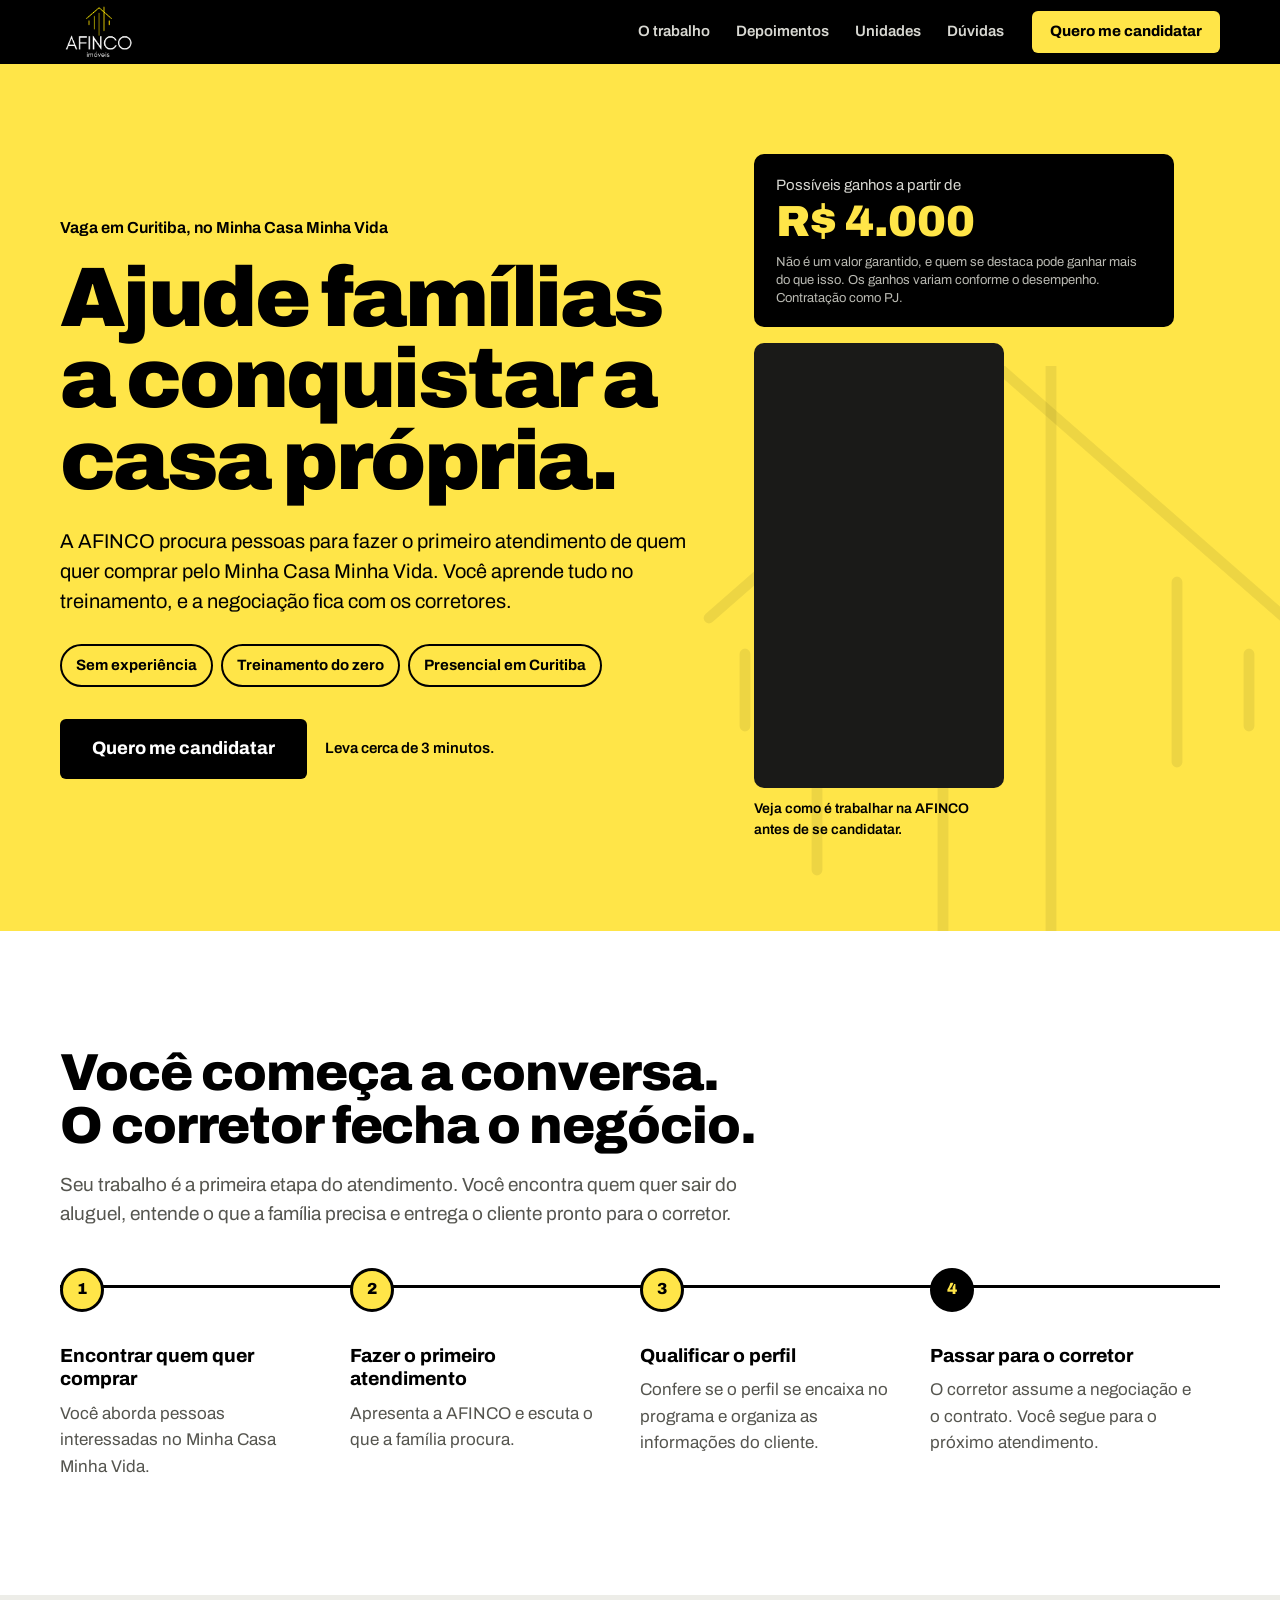
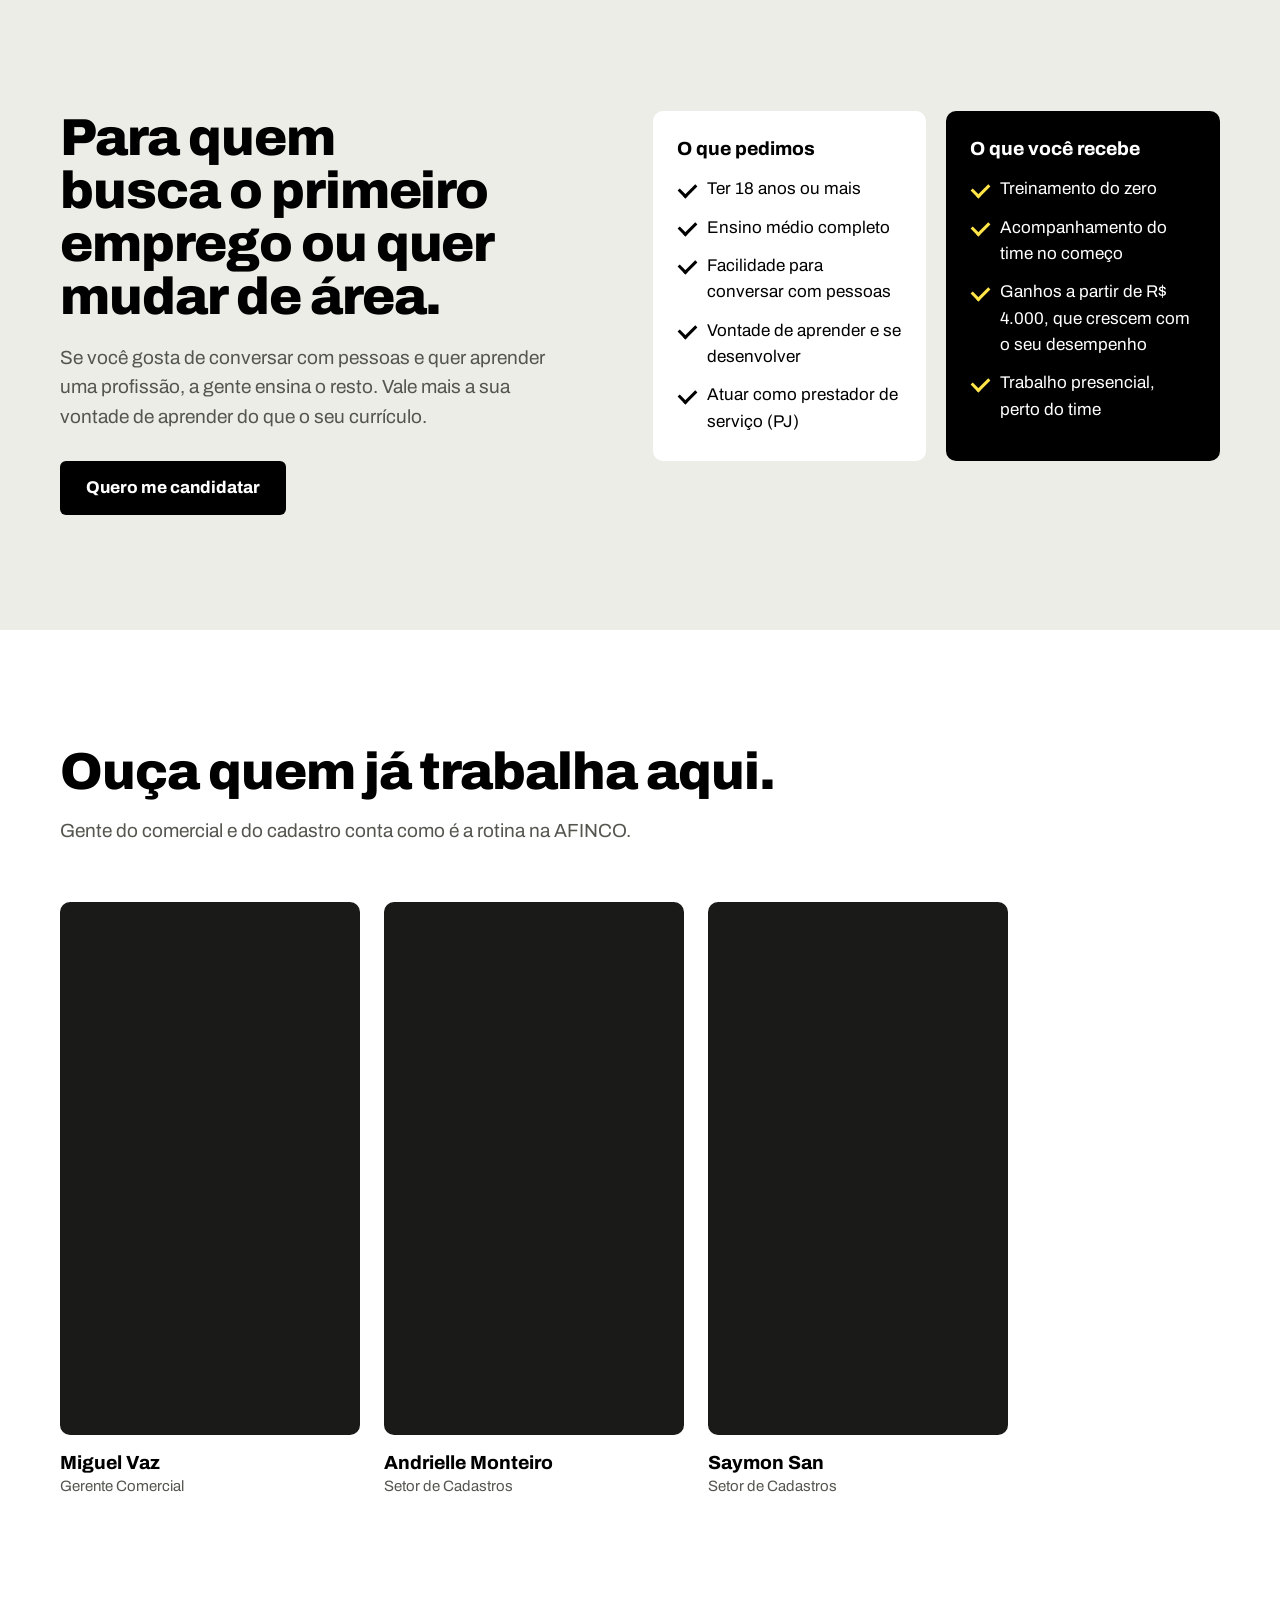
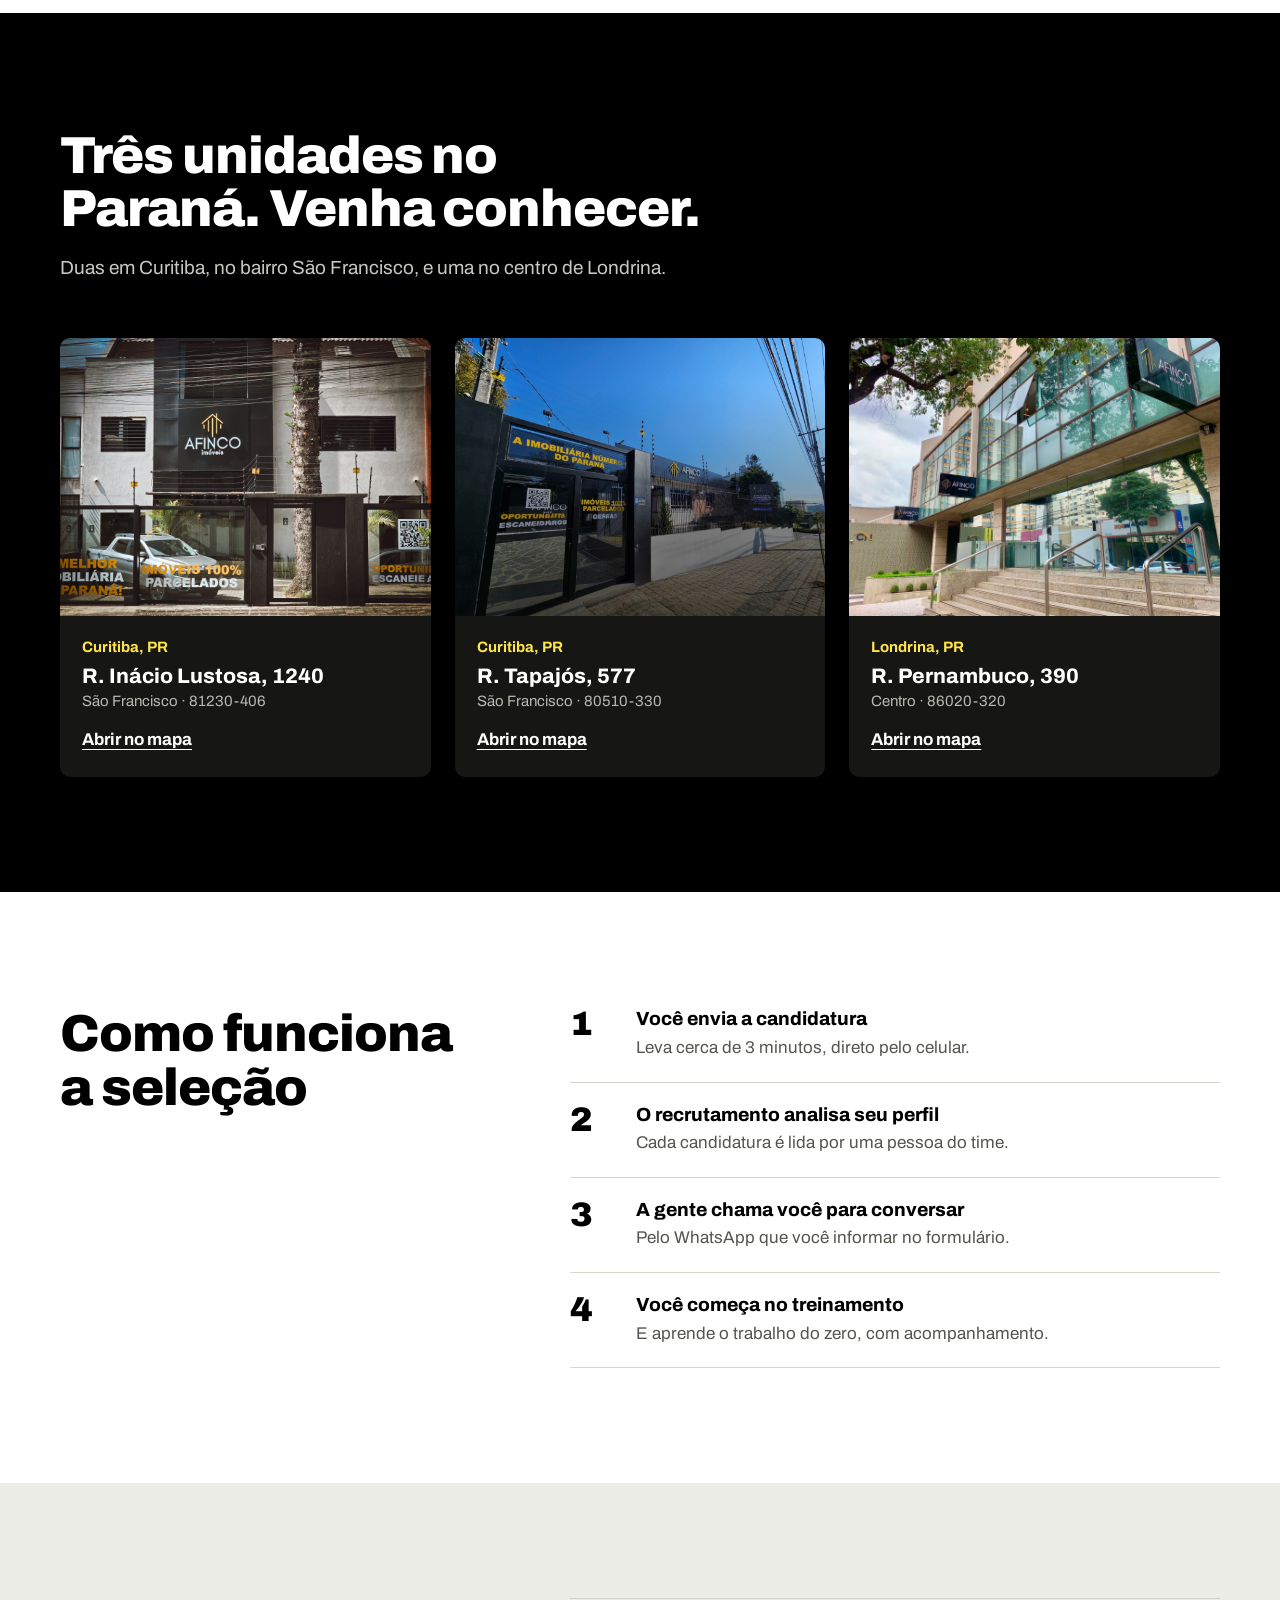
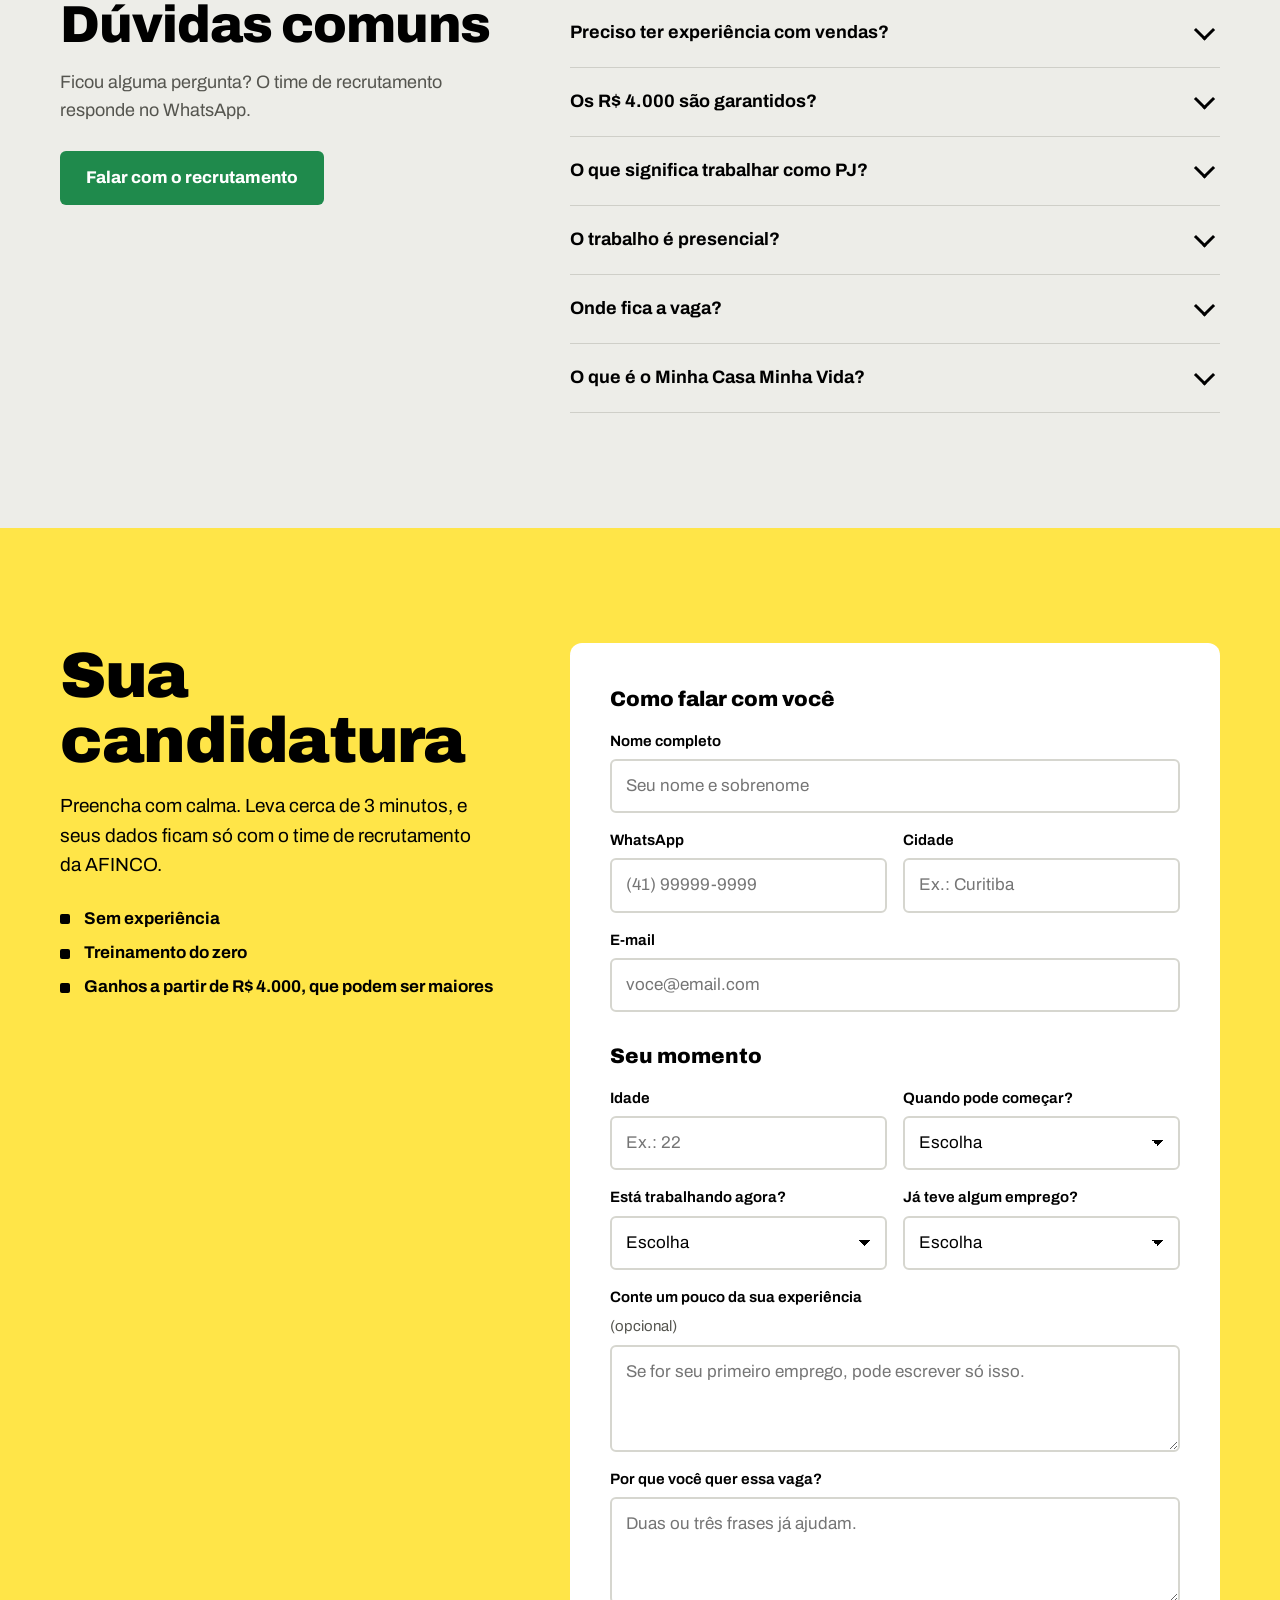
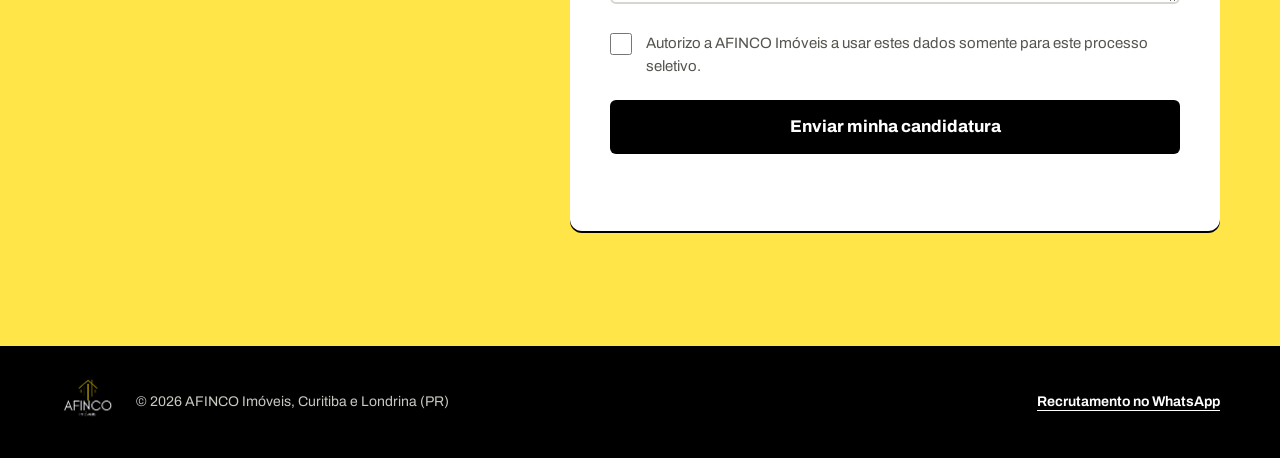
==== commit a0637722: "Redesign e nova copy da página de vagas" ====
--- a/index.html
+++ b/index.html
@@ -3,46 +3,293 @@
 <head>
   <meta charset="utf-8">
   <meta name="viewport" content="width=device-width, initial-scale=1">
-  <meta name="description" content="Oportunidade de trabalho na AFINCO Imóveis em Curitiba.">
-  <title>Oportunidade de Trabalho | AFINCO Imóveis</title>
+  <title>Vaga sem experiência em Curitiba | AFINCO Imóveis</title>
+  <meta name="description" content="Trabalhe no primeiro atendimento de famílias que querem comprar pelo Minha Casa Minha Vida. Trabalho presencial em Curitiba, treinamento do zero e ganhos a partir de R$ 4.000, que podem ser maiores conforme o desempenho.">
+  <meta property="og:title" content="Ajude famílias a conquistar a casa própria | AFINCO Imóveis">
+  <meta property="og:description" content="Vaga presencial em Curitiba, sem experiência, com treinamento do zero.">
+  <meta property="og:image" content="https://www.recrutamentoafinco.com.br/compartilhamento.png">
+  <meta property="og:type" content="website">
+  <meta name="theme-color" content="#000000">
   <link rel="preconnect" href="https://fonts.googleapis.com">
   <link rel="preconnect" href="https://fonts.gstatic.com" crossorigin>
-  <link href="https://fonts.googleapis.com/css2?family=DM+Sans:wght@400;500;600;700&family=Space+Grotesk:wght@500;600;700&display=swap" rel="stylesheet">
+  <link href="https://fonts.googleapis.com/css2?family=Archivo:wdth,wght@62..125,400..900&display=swap" rel="stylesheet">
   <link rel="stylesheet" href="style.css">
 </head>
 <body>
-  <header class="site-header"><div class="container header-inner"><a class="brand" href="#oportunidade" aria-label="AFINCO Imóveis — início"><img src="logo-afinco.png" alt="AFINCO Imóveis"></a><nav class="main-nav" aria-label="Navegação principal"><a href="#oportunidade">A oportunidade</a><a href="#funcao">A função</a><a href="#filiais">Filiais</a><a href="#depoimentos">Depoimentos</a></nav><a class="button button-small" href="#candidatura">Quero me candidatar</a></div></header>
-  <main id="oportunidade">
-    <section class="hero section-shell"><div class="hero-orbit hero-orbit-one" aria-hidden="true"></div><div class="hero-orbit hero-orbit-two" aria-hidden="true"></div><div class="container hero-grid">
-      <div class="hero-copy reveal"><span class="eyebrow"><span></span> OPORTUNIDADE EM CURITIBA</span><h1 id="heroTitleText">Seu potencial encontra <em>espaço para crescer.</em></h1><p id="heroSubtitle">Atue na prospecção e no primeiro atendimento de clientes da AFINCO. Uma função para quem quer começar com clareza e evoluir.</p><div class="hero-actions"><a class="button" href="#candidatura">Quero participar <span aria-hidden="true">→</span></a><span>Leva menos de 3 minutos para se candidatar</span></div><ul class="hero-highlights" aria-label="Destaques da oportunidade"><li><span>✓</span><strong id="badgeExperiencia">Não precisa ter experiência</strong></li><li><span>✓</span><strong id="badgeTreinamento">Treinamento do zero</strong></li></ul></div>
-      <aside class="opportunity-card reveal" aria-label="Visão rápida da oportunidade"><span class="card-label">VISÃO RÁPIDA</span><div class="money" id="heroMoney">R$ 4.000<span id="heroMoneySuffix">+</span></div><p class="money-caption">possíveis ganhos a partir de</p><p class="money-disclaimer">Valor variável; não representa garantia de renda.</p><dl class="opportunity-meta"><div><dt>Modelo</dt><dd>Prestação de serviço</dd></div><div><dt>Atuação</dt><dd>Online ou presencial</dd></div><div><dt>Local</dt><dd id="heroCardLocal">São Francisco · Curitiba/PR</dd></div></dl><strong class="pj-tag" id="badgeContratacao">MODELO PJ</strong></aside>
-    </div></section>
-    <section class="quick-guide" aria-label="Resumo da oportunidade"><div class="container quick-grid"><p>Em poucos minutos, entenda se esta oportunidade combina com você.</p><div><b>O que você faz</b><span>Prospecção e triagem</span></div><div><b>O que você não faz</b><span>Negociação de venda</span></div><div><b>Como começa</b><span>Com treinamento</span></div></div></section>
-    <section class="role-section section-space" id="funcao"><div class="container"><div class="section-heading reveal"><span class="section-kicker">01 · A FUNÇÃO, SEM COMPLICAÇÃO</span><h2>Você abre portas para novas conversas.</h2><p id="jobDescription">A atuação envolve prospecção e triagem inicial de clientes da imobiliária, de forma online ou presencial. O foco é começar bem a conversa — sem responsabilidade pela negociação final.</p></div><div class="role-grid stagger"><article class="role-card"><span class="role-icon">⌁</span><h3>Prospectar</h3><p>Encontrar e abordar pessoas que podem se interessar pelos imóveis.</p></article><article class="role-card"><span class="role-icon">↗</span><h3>Fazer o primeiro contato</h3><p>Apresentar a oportunidade e iniciar um atendimento acolhedor.</p></article><article class="role-card"><span class="role-icon">✓</span><h3>Qualificar</h3><p>Entender o perfil e encaminhar cada pessoa para a próxima etapa.</p></article><article class="role-card role-card-dark"><span class="role-icon">×</span><h3>Não é venda</h3><p>Você não negocia nem fecha contratos: seu foco é a etapa inicial.</p></article></div></div></section>
-    <section class="proof-section section-space" id="depoimentos"><div class="container proof-feature"><div class="video-wrap reveal"><iframe id="heroVideoSource" src="https://www.youtube.com/embed/6E0YlAxz3mA" title="Vídeo da oportunidade AFINCO" allow="accelerometer; autoplay; clipboard-write; encrypted-media; gyroscope; picture-in-picture; web-share" allowfullscreen loading="lazy"></iframe><span>Conheça a rotina por quem vive a AFINCO</span></div><div class="proof-copy reveal"><span class="section-kicker">02 · VEJA DE PERTO</span><h2>Antes de se candidatar, conheça quem já faz parte.</h2><p>O vídeo apresenta a oportunidade com mais contexto e ajuda você a decidir se a rotina faz sentido para o seu momento.</p></div></div><div class="container testimonials-wrap"><div class="testimonial-grid" id="testimonialGrid"><article class="testimonial-card testimonial-featured"><div class="testimonial-video"><iframe src="https://www.youtube.com/embed/g5TzQhYToeA" title="Depoimento Miguel Vaz" allow="accelerometer; autoplay; clipboard-write; encrypted-media; gyroscope; picture-in-picture; web-share" allowfullscreen loading="lazy"></iframe></div><div><span>DEPOIMENTO</span><h3>Miguel Vaz</h3><p>Gerente Comercial</p><blockquote>“Conheça de perto a oportunidade e entenda como funciona a rotina da AFINCO.”</blockquote></div></article><article class="testimonial-card"><div class="testimonial-video"><iframe src="https://www.youtube.com/embed/UUw18y6e95w" title="Depoimento Andrielle Monteiro" allow="accelerometer; autoplay; clipboard-write; encrypted-media; gyroscope; picture-in-picture; web-share" allowfullscreen loading="lazy"></iframe></div><div><span>DEPOIMENTO</span><h3>Andrielle Monteiro</h3><p>Setor de Cadastros</p></div></article><article class="testimonial-card"><div class="testimonial-video"><iframe src="https://www.youtube.com/embed/vXFRo6dot9s" title="Depoimento Luiz Eduardo" allow="accelerometer; autoplay; clipboard-write; encrypted-media; gyroscope; picture-in-picture; web-share" allowfullscreen loading="lazy"></iframe></div><div><span>DEPOIMENTO</span><h3>Luiz Eduardo</h3><p>Setor de Cadastros</p></div></article></div></div></section>
-    <section class="profile-section section-space"><div class="container profile-grid"><div class="reveal"><span class="section-kicker">03 · É PARA VOCÊ?</span><h2>Mais atitude para aprender. Menos burocracia.</h2><p>Procuramos pessoas dispostas a construir uma nova fase profissional com acompanhamento e treinamento.</p><div class="growth-card"><strong id="badgeGanhos">R$ 4.000+</strong><span>Possíveis ganhos a partir desse valor, conforme desempenho e modelo de remuneração aplicável.</span></div></div><ul class="check-list reveal"><li><span>✓</span>Maior de 18 anos</li><li><span>✓</span>Ensino médio completo</li><li><span>✓</span>Comunicação e proatividade</li><li><span>✓</span>Interesse em se desenvolver</li><li><span>✓</span>Pode atuar no modelo PJ</li></ul></div></section>
-    <section class="branches-section section-space" id="filiais"><div class="container branches-layout"><div class="section-heading reveal"><span class="section-kicker">04 · FILIAIS</span><h2>Conheça onde estamos.</h2><p>Uma presença real que você pode conhecer de perto.</p></div><div class="units-grid" id="unitsGrid"><article class="unit-card"><div class="unit-photo"><img src="unidade-curitiba-tapajos.jpg" alt="Fachada da unidade AFINCO na Rua Tapajós" loading="lazy"></div><span>CURITIBA · PR</span><h3>R. Tapajós, 577</h3><p>São Francisco · 80510-330</p><a target="_blank" rel="noopener" href="https://www.google.com/maps/search/?api=1&query=R.%20Tapaj%C3%B3s%2C%20577%20-%20S%C3%A3o%20Francisco%2C%20Curitiba%20-%20PR%2C%2080510-330">Ver localização →</a></article><article class="unit-card"><div class="unit-photo"><img src="unidade-curitiba-inacio-lustosa.jpg" alt="Fachada da unidade AFINCO na Rua Inácio Lustosa" loading="lazy"></div><span>CURITIBA · PR</span><h3>R. Inácio Lustosa, 1240</h3><p>São Francisco · 81230-406</p><a target="_blank" rel="noopener" href="https://www.google.com/maps/search/?api=1&query=R.%20In%C3%A1cio%20Lustosa%2C%201240%20-%20S%C3%A3o%20Francisco%2C%20Curitiba%20-%20PR%2C%2081230-406">Ver localização →</a></article><article class="unit-card"><div class="unit-photo"><img src="unidade-londrina-pernambuco.jpeg" alt="Fachada da unidade AFINCO em Londrina" loading="lazy"></div><span>LONDRINA · PR</span><h3>R. Pernambuco, 390</h3><p>Centro · 86020-320</p><a target="_blank" rel="noopener" href="https://www.google.com/maps/search/?api=1&query=R.%20Pernambuco%2C%20390%20-%20Centro%2C%20Londrina%20-%20PR%2C%2086020-320">Ver localização →</a></article></div></div></section>
-    <section class="recruiter-section"><div class="container recruiter-card reveal"><div><span class="section-kicker">PRECISA TIRAR UMA DÚVIDA?</span><h2>Fale com o time de recrutamento.</h2></div><a class="text-link whatsapp-link-dynamic" href="https://wa.me/5541920056312" target="_blank" rel="noopener">Conversar no WhatsApp <span>→</span></a></div></section>
-    <section class="form-section section-space" id="candidatura"><div class="container form-container"><div class="form-heading reveal"><span class="section-kicker">05 · CANDIDATE-SE</span><h2>Seu próximo capítulo pode começar agora.</h2><p>Preencha os dados abaixo para participar do processo seletivo.</p></div><form id="candidateForm" class="candidate-form reveal"><fieldset><legend>Seus dados</legend><div class="form-row"><label>Nome completo *<input type="text" name="nome" required autocomplete="name" placeholder="Digite seu nome completo"></label><label>WhatsApp *<input type="tel" name="whatsapp" required autocomplete="tel" placeholder="(41) 99999-9999"></label></div><div class="form-row"><label>E-mail *<input type="email" name="email" required autocomplete="email" placeholder="voce@email.com"></label><label>Cidade *<input type="text" name="cidade" required autocomplete="address-level2" placeholder="Ex.: Curitiba"></label></div></fieldset><fieldset><legend>Seu momento profissional</legend><div class="form-row"><label>Idade *<input type="number" name="idade" required min="18" max="99" placeholder="Ex.: 22"></label><label>Você está trabalhando atualmente? *<select name="trabalhando" required><option value="">Selecione</option><option>Sim</option><option>Não</option></select></label></div><div class="form-row"><label>Você já possui experiência profissional? *<select name="experiencia" required><option value="">Selecione</option><option>Sim</option><option>Não</option></select></label><label>Quando você poderia começar? *<select name="disponibilidade" required><option value="">Selecione</option><option>Imediatamente</option><option>Em até 7 dias</option><option>Em até 15 dias</option><option>Em até 30 dias</option><option>Outra data</option></select></label></div><label>Conte brevemente sobre sua experiência profissional<textarea name="detalhes_experiencia" rows="4" placeholder="Se ainda não possui experiência, pode escrever: Primeiro emprego."></textarea></label><label>Por que você quer essa oportunidade? *<textarea name="motivo" rows="4" required placeholder="Conte um pouco sobre sua motivação."></textarea></label></fieldset><label class="consent"><input type="checkbox" name="consentimento" required><span>Autorizo a AFINCO Imóveis a utilizar os dados informados exclusivamente para este processo seletivo.</span></label><button class="button button-submit" type="submit" id="submitButton">Enviar minha candidatura <span aria-hidden="true">→</span></button><div id="formMessage" class="form-message" role="status" aria-live="polite"></div><p class="required-note">* Campos obrigatórios</p></form></div></section>
+  <header class="site-header">
+    <div class="wrap header-inner">
+      <a class="brand" href="#topo" aria-label="AFINCO Imóveis, voltar ao início"><img src="logo-afinco.png" alt="AFINCO Imóveis" width="450" height="450"></a>
+      <nav class="main-nav" aria-label="Seções da página">
+        <a href="#trabalho">O trabalho</a>
+        <a href="#depoimentos">Depoimentos</a>
+        <a href="#unidades">Unidades</a>
+        <a href="#duvidas">Dúvidas</a>
+      </nav>
+      <a class="btn btn-yellow btn-sm" href="#candidatura">Quero me candidatar</a>
+    </div>
+  </header>
+
+  <main id="topo">
+    <section class="hero">
+      <svg class="hero-mark" viewBox="0 0 200 200" aria-hidden="true"><path d="M20 70 L100 0 L180 70" /><path d="M50 60 V140 M85 40 V200 M115 0 V160 M150 60 V110 M30 80 V100 M170 80 V100" /></svg>
+      <div class="wrap hero-grid">
+        <div class="hero-copy">
+          <p class="hero-place">Vaga em Curitiba, no Minha Casa Minha Vida</p>
+          <h1>Ajude famílias a conquistar a casa própria.</h1>
+          <p class="hero-sub">A AFINCO procura pessoas para fazer o primeiro atendimento de quem quer comprar pelo Minha Casa Minha Vida. Você aprende tudo no treinamento, e a negociação fica com os corretores.</p>
+          <ul class="hero-facts" aria-label="Resumo da vaga">
+            <li>Sem experiência</li>
+            <li>Treinamento do zero</li>
+            <li>Presencial em Curitiba</li>
+          </ul>
+          <div class="hero-cta">
+            <a class="btn btn-black" href="#candidatura">Quero me candidatar</a>
+            <span>Leva cerca de 3 minutos.</span>
+          </div>
+        </div>
+        <div class="hero-side">
+          <div class="earn">
+            <span class="earn-label">Possíveis ganhos a partir de</span>
+            <strong class="earn-value">R$ 4.000</strong>
+            <span class="earn-note">Não é um valor garantido, e quem se destaca pode ganhar mais do que isso. Os ganhos variam conforme o desempenho. Contratação como PJ.</span>
+          </div>
+          <figure class="hero-video">
+            <div class="ratio"><iframe id="heroVideoSource" src="https://www.youtube.com/embed/6E0YlAxz3mA" title="Vídeo: como é trabalhar na AFINCO" allow="accelerometer; autoplay; clipboard-write; encrypted-media; gyroscope; picture-in-picture; web-share" allowfullscreen loading="lazy"></iframe></div>
+            <figcaption>Veja como é trabalhar na AFINCO antes de se candidatar.</figcaption>
+          </figure>
+        </div>
+      </div>
+    </section>
+
+    <section class="section" id="trabalho">
+      <div class="wrap">
+        <div class="head">
+          <h2>Você começa a conversa. O corretor fecha o negócio.</h2>
+          <p>Seu trabalho é a primeira etapa do atendimento. Você encontra quem quer sair do aluguel, entende o que a família precisa e entrega o cliente pronto para o corretor.</p>
+        </div>
+        <ol class="flow">
+          <li><h3>Encontrar quem quer comprar</h3><p>Você aborda pessoas interessadas no Minha Casa Minha Vida.</p></li>
+          <li><h3>Fazer o primeiro atendimento</h3><p>Apresenta a AFINCO e escuta o que a família procura.</p></li>
+          <li><h3>Qualificar o perfil</h3><p>Confere se o perfil se encaixa no programa e organiza as informações do cliente.</p></li>
+          <li><h3>Passar para o corretor</h3><p>O corretor assume a negociação e o contrato. Você segue para o próximo atendimento.</p></li>
+        </ol>
+      </div>
+    </section>
+
+    <section class="section section-concrete" id="perfil">
+      <div class="wrap fit">
+        <div class="fit-intro">
+          <h2>Para quem busca o primeiro emprego ou quer mudar de área.</h2>
+          <p>Se você gosta de conversar com pessoas e quer aprender uma profissão, a gente ensina o resto. Vale mais a sua vontade de aprender do que o seu currículo.</p>
+          <a class="btn btn-black" href="#candidatura">Quero me candidatar</a>
+        </div>
+        <div class="fit-lists">
+          <div>
+            <h3>O que pedimos</h3>
+            <ul class="ticks">
+              <li>Ter 18 anos ou mais</li>
+              <li>Ensino médio completo</li>
+              <li>Facilidade para conversar com pessoas</li>
+              <li>Vontade de aprender e se desenvolver</li>
+              <li>Atuar como prestador de serviço (PJ)</li>
+            </ul>
+          </div>
+          <div>
+            <h3>O que você recebe</h3>
+            <ul class="ticks ticks-yellow">
+              <li>Treinamento do zero</li>
+              <li>Acompanhamento do time no começo</li>
+              <li>Ganhos a partir de R$ 4.000, que crescem com o seu desempenho</li>
+              <li>Trabalho presencial, perto do time</li>
+            </ul>
+          </div>
+        </div>
+      </div>
+    </section>
+
+    <section class="section" id="depoimentos">
+      <div class="wrap">
+        <div class="head">
+          <h2>Ouça quem já trabalha aqui.</h2>
+          <p>Gente do comercial e do cadastro conta como é a rotina na AFINCO.</p>
+        </div>
+        <div class="voices" id="testimonialGrid">
+          <article class="voice"><div class="ratio"><iframe src="https://www.youtube.com/embed/g5TzQhYToeA" title="Depoimento de Miguel Vaz" allow="accelerometer; autoplay; clipboard-write; encrypted-media; gyroscope; picture-in-picture; web-share" allowfullscreen loading="lazy"></iframe></div><h3>Miguel Vaz</h3><p class="voice-role">Gerente Comercial</p></article>
+          <article class="voice"><div class="ratio"><iframe src="https://www.youtube.com/embed/UUw18y6e95w" title="Depoimento de Andrielle Monteiro" allow="accelerometer; autoplay; clipboard-write; encrypted-media; gyroscope; picture-in-picture; web-share" allowfullscreen loading="lazy"></iframe></div><h3>Andrielle Monteiro</h3><p class="voice-role">Setor de Cadastros</p></article>
+          <article class="voice"><div class="ratio"><iframe src="https://www.youtube.com/embed/n4PbwOrxx8E" title="Depoimento de Saymon San" allow="accelerometer; autoplay; clipboard-write; encrypted-media; gyroscope; picture-in-picture; web-share" allowfullscreen loading="lazy"></iframe></div><h3>Saymon San</h3><p class="voice-role">Setor de Cadastros</p></article>
+        </div>
+      </div>
+    </section>
+
+    <section class="section section-black" id="unidades">
+      <div class="wrap">
+        <div class="head">
+          <h2>Três unidades no Paraná. Venha conhecer.</h2>
+          <p>Duas em Curitiba, no bairro São Francisco, e uma no centro de Londrina.</p>
+        </div>
+        <div class="units" id="unitsGrid">
+          <article class="unit"><img src="unidade-curitiba-inacio-lustosa.jpg" alt="Fachada da AFINCO na Rua Inácio Lustosa" loading="lazy"><div class="unit-body"><p class="unit-city">Curitiba, PR</p><h3>R. Inácio Lustosa, 1240</h3><p>São Francisco · 81230-406</p><a target="_blank" rel="noopener" href="https://www.google.com/maps/search/?api=1&query=R.%20In%C3%A1cio%20Lustosa%2C%201240%20-%20S%C3%A3o%20Francisco%2C%20Curitiba%20-%20PR">Abrir no mapa</a></div></article>
+          <article class="unit"><img src="unidade-curitiba-tapajos.jpg" alt="Fachada da AFINCO na Rua Tapajós" loading="lazy"><div class="unit-body"><p class="unit-city">Curitiba, PR</p><h3>R. Tapajós, 577</h3><p>São Francisco · 80510-330</p><a target="_blank" rel="noopener" href="https://www.google.com/maps/search/?api=1&query=R.%20Tapaj%C3%B3s%2C%20577%20-%20S%C3%A3o%20Francisco%2C%20Curitiba%20-%20PR">Abrir no mapa</a></div></article>
+          <article class="unit"><img src="unidade-londrina-pernambuco.jpeg" alt="Fachada da AFINCO em Londrina" loading="lazy"><div class="unit-body"><p class="unit-city">Londrina, PR</p><h3>R. Pernambuco, 390</h3><p>Centro · 86020-320</p><a target="_blank" rel="noopener" href="https://www.google.com/maps/search/?api=1&query=R.%20Pernambuco%2C%20390%20-%20Centro%2C%20Londrina%20-%20PR">Abrir no mapa</a></div></article>
+        </div>
+      </div>
+    </section>
+
+    <section class="section" id="selecao">
+      <div class="wrap steps-wrap">
+        <h2>Como funciona a seleção</h2>
+        <ol class="steps">
+          <li><h3>Você envia a candidatura</h3><p>Leva cerca de 3 minutos, direto pelo celular.</p></li>
+          <li><h3>O recrutamento analisa seu perfil</h3><p>Cada candidatura é lida por uma pessoa do time.</p></li>
+          <li><h3>A gente chama você para conversar</h3><p>Pelo WhatsApp que você informar no formulário.</p></li>
+          <li><h3>Você começa no treinamento</h3><p>E aprende o trabalho do zero, com acompanhamento.</p></li>
+        </ol>
+      </div>
+    </section>
+
+    <section class="section section-concrete" id="duvidas">
+      <div class="wrap faq-wrap">
+        <div class="faq-intro">
+          <h2>Dúvidas comuns</h2>
+          <p>Ficou alguma pergunta? O time de recrutamento responde no WhatsApp.</p>
+          <a class="btn btn-whats whatsapp-link-dynamic" href="https://wa.me/5541920056312" target="_blank" rel="noopener">Falar com o recrutamento</a>
+        </div>
+        <div class="faq">
+          <details><summary>Preciso ter experiência com vendas?</summary><p>Não. O treinamento começa do zero. E você não negocia nem fecha vendas. Essa parte fica com os corretores.</p></details>
+          <details><summary>Os R$ 4.000 são garantidos?</summary><p>Não. Os ganhos variam conforme o seu desempenho, e quem vai bem pode passar desse valor. Na conversa com o recrutamento você entende o modelo de remuneração em detalhes.</p></details>
+          <details><summary>O que significa trabalhar como PJ?</summary><p>Você atua como prestador de serviço, com CNPJ próprio, sem carteira assinada. Se você ainda não tem CNPJ, tire suas dúvidas com o recrutamento antes de começar.</p></details>
+          <details><summary>O trabalho é presencial?</summary><p>Sim. O trabalho é presencial, junto com o time da AFINCO em Curitiba.</p></details>
+          <details><summary>Onde fica a vaga?</summary><p>A base é no bairro São Francisco, em Curitiba. A AFINCO também tem unidade no centro de Londrina.</p></details>
+          <details><summary>O que é o Minha Casa Minha Vida?</summary><p>É o programa do governo federal que ajuda famílias a comprar o primeiro imóvel com condições facilitadas. Você aprende como ele funciona no treinamento.</p></details>
+        </div>
+      </div>
+    </section>
+
+    <section class="section apply" id="candidatura">
+      <div class="wrap apply-grid">
+        <div class="apply-intro">
+          <h2>Sua candidatura</h2>
+          <p>Preencha com calma. Leva cerca de 3 minutos, e seus dados ficam só com o time de recrutamento da AFINCO.</p>
+          <ul class="apply-recap">
+            <li>Sem experiência</li>
+            <li>Treinamento do zero</li>
+            <li>Ganhos a partir de R$ 4.000, que podem ser maiores</li>
+          </ul>
+        </div>
+        <div class="apply-card">
+          <form id="candidateForm" class="form" novalidate>
+            <fieldset>
+              <legend>Como falar com você</legend>
+              <label class="field">Nome completo<input type="text" name="nome" required autocomplete="name" placeholder="Seu nome e sobrenome"></label>
+              <div class="row">
+                <label class="field">WhatsApp<input type="tel" name="whatsapp" required autocomplete="tel" inputmode="tel" placeholder="(41) 99999-9999"></label>
+                <label class="field">Cidade<input type="text" name="cidade" required autocomplete="address-level2" placeholder="Ex.: Curitiba"></label>
+              </div>
+              <label class="field">E-mail<input type="email" name="email" required autocomplete="email" placeholder="voce@email.com"></label>
+            </fieldset>
+            <fieldset>
+              <legend>Seu momento</legend>
+              <div class="row">
+                <label class="field">Idade<input type="number" name="idade" required min="18" max="99" inputmode="numeric" placeholder="Ex.: 22"></label>
+                <label class="field">Quando pode começar?<select name="disponibilidade" required><option value="">Escolha</option><option>Imediatamente</option><option>Em até 7 dias</option><option>Em até 15 dias</option><option>Em até 30 dias</option><option>Outra data</option></select></label>
+              </div>
+              <div class="row">
+                <label class="field">Está trabalhando agora?<select name="trabalhando" required><option value="">Escolha</option><option>Sim</option><option>Não</option></select></label>
+                <label class="field">Já teve algum emprego?<select name="experiencia" required><option value="">Escolha</option><option>Sim</option><option>Não</option></select></label>
+              </div>
+              <label class="field">Conte um pouco da sua experiência <span class="opt">(opcional)</span><textarea name="detalhes_experiencia" rows="3" placeholder="Se for seu primeiro emprego, pode escrever só isso."></textarea></label>
+              <label class="field">Por que você quer essa vaga?<textarea name="motivo" rows="3" required placeholder="Duas ou três frases já ajudam."></textarea></label>
+            </fieldset>
+            <label class="consent"><input type="checkbox" name="consentimento" required><span>Autorizo a AFINCO Imóveis a usar estes dados somente para este processo seletivo.</span></label>
+            <button class="btn btn-black btn-block" type="submit" id="submitButton">Enviar minha candidatura</button>
+            <p id="formMessage" class="form-message" role="status" aria-live="polite"></p>
+          </form>
+          <div class="done" id="formDone" hidden tabindex="-1">
+            <svg viewBox="0 0 48 48" aria-hidden="true"><circle cx="24" cy="24" r="22"/><path d="M14 25l7 7 13-15"/></svg>
+            <h3 id="doneTitle">Candidatura enviada.</h3>
+            <p>O time de recrutamento vai analisar seu perfil e chamar você no WhatsApp que você informou.</p>
+            <a class="btn btn-whats whatsapp-link-dynamic" href="https://wa.me/5541920056312" target="_blank" rel="noopener">Falar com o recrutamento</a>
+          </div>
+        </div>
+      </div>
+    </section>
   </main>
-  <footer><div class="container footer-inner"><img src="logo-afinco.png" alt="AFINCO Imóveis"><span>© <span id="year"></span> AFINCO Imóveis · Curitiba, Paraná</span></div></footer>
+
+  <footer class="footer">
+    <div class="wrap footer-inner">
+      <img src="logo-afinco.png" alt="AFINCO Imóveis" width="450" height="450">
+      <p>© <span id="year"></span> AFINCO Imóveis, Curitiba e Londrina (PR)</p>
+      <a class="whatsapp-link-dynamic" href="https://wa.me/5541920056312" target="_blank" rel="noopener">Recrutamento no WhatsApp</a>
+    </div>
+  </footer>
+
+  <div class="dock" id="dock">
+    <a class="btn btn-yellow" href="#candidatura">Quero me candidatar</a>
+    <a class="dock-whats whatsapp-link-dynamic" href="https://wa.me/5541920056312" target="_blank" rel="noopener" aria-label="Falar com o recrutamento no WhatsApp"><svg viewBox="0 0 24 24" aria-hidden="true"><path d="M12 2a10 10 0 0 0-8.6 15.1L2 22l5-1.3A10 10 0 1 0 12 2zm0 18.2a8.2 8.2 0 0 1-4.2-1.2l-.3-.2-3 .8.8-2.9-.2-.3A8.2 8.2 0 1 1 12 20.2zm4.5-6.1c-.2-.1-1.5-.7-1.7-.8-.2-.1-.4-.1-.6.1l-.8 1c-.1.2-.3.2-.5.1a6.7 6.7 0 0 1-3.3-2.9c-.2-.4.2-.4.7-1.3.1-.2 0-.3 0-.4l-.8-1.8c-.2-.5-.4-.4-.6-.4h-.5a1 1 0 0 0-.7.3 3 3 0 0 0-.9 2.2 5.2 5.2 0 0 0 1.1 2.7 11.8 11.8 0 0 0 4.5 4c1.7.7 2.3.8 3.2.6.5-.1 1.5-.6 1.7-1.2.2-.6.2-1.1.1-1.2l-.4-.3z"/></svg></a>
+  </div>
+
   <script>
     const SUPABASE_URL = "https://zinuptosnawlpatngaav.supabase.co";
     const SUPABASE_KEY = "sb_publishable_cm9yih0AqzRv-U1uePYWAw_257kPPx3";
-    const form = document.getElementById("candidateForm"); const button = document.getElementById("submitButton"); const message = document.getElementById("formMessage"); document.getElementById("year").textContent = new Date().getFullYear();
-    function escapeHtml(value) { return String(value == null ? "" : value).replace(/[&<>\"']/g, char => ({ "&": "&amp;", "<": "&lt;", ">": "&gt;", '"': "&quot;", "'": "&#39;" }[char])); }
+    const form = document.getElementById("candidateForm");
+    const button = document.getElementById("submitButton");
+    const message = document.getElementById("formMessage");
+    const done = document.getElementById("formDone");
+    document.getElementById("year").textContent = new Date().getFullYear();
+
+    function escapeHtml(value) { return String(value == null ? "" : value).replace(/[&<>"']/g, char => ({ "&": "&amp;", "<": "&lt;", ">": "&gt;", '"': "&quot;", "'": "&#39;" }[char])); }
     async function fetchFromSupabase(path) { const response = await fetch(`${SUPABASE_URL}/rest/v1/${path}`, { headers: { apikey: SUPABASE_KEY, Authorization: `Bearer ${SUPABASE_KEY}` } }); if (!response.ok) throw new Error(`Falha ao buscar ${path}: ${response.status}`); return response.json(); }
-    function setText(id, value) { const element = document.getElementById(id); if (element && value) element.textContent = value; }
-    function applySiteContent(content) { const title = document.getElementById("heroTitleText"); if (title && content.hero_titulo) { const words = content.hero_titulo.trim().split(/\s+/); const lastWord = words.pop(); title.innerHTML = `${escapeHtml(words.join(" "))} <em>${escapeHtml(lastWord)}</em>`; } setText("heroSubtitle", content.hero_subtitulo); setText("badgeExperiencia", content.badge_experiencia); setText("badgeTreinamento", content.badge_treinamento); setText("heroCardLocal", content.vaga_local); setText("jobDescription", content.vaga_descricao); if (content.vaga_ganhos_valor) { const value = content.vaga_ganhos_valor.trim(); document.getElementById("heroMoney").innerHTML = `${escapeHtml(value.replace(/\+$/, ""))}<span id="heroMoneySuffix">${value.endsWith("+") ? "+" : ""}</span>`; } if (content.hero_video_url) document.getElementById("heroVideoSource").src = content.hero_video_url; if (content.whatsapp_numero) { const url = `https://wa.me/${content.whatsapp_numero}?text=${encodeURIComponent(content.whatsapp_mensagem || "")}`; document.querySelectorAll(".whatsapp-link-dynamic").forEach(link => { link.href = url; }); } }
+
+    // Os textos da página ficam fixos aqui; o painel controla vídeo, WhatsApp, depoimentos e unidades.
+    function applySiteContent(content) {
+      if (content.hero_video_url) document.getElementById("heroVideoSource").src = content.hero_video_url;
+      if (content.whatsapp_numero) { const url = `https://wa.me/${content.whatsapp_numero}?text=${encodeURIComponent(content.whatsapp_mensagem || "")}`; document.querySelectorAll(".whatsapp-link-dynamic").forEach(link => { link.href = url; }); }
+    }
     async function loadSiteContent() { try { const data = await fetchFromSupabase("site_content?select=content_key,content_value"); const content = {}; data.forEach(item => { content[item.content_key] = item.content_value; }); applySiteContent(content); } catch (error) { console.warn("Não foi possível carregar conteúdo dinâmico.", error); } }
-    function renderDepoimentos(items) { const grid = document.getElementById("testimonialGrid"); if (!items.length) return; grid.innerHTML = items.slice(0, 3).map((item, index) => `<article class="testimonial-card${index === 0 ? " testimonial-featured" : ""}"><div class="testimonial-video"><iframe src="${escapeHtml(item.video_url || "")}" title="Depoimento ${escapeHtml(item.nome || "")}" allow="accelerometer; autoplay; clipboard-write; encrypted-media; gyroscope; picture-in-picture; web-share" allowfullscreen loading="lazy"></iframe></div><div><span>DEPOIMENTO</span><h3>${escapeHtml(item.nome)}</h3><p>${escapeHtml(item.cargo || "")}</p>${item.citacao ? `<blockquote>“${escapeHtml(item.citacao)}”</blockquote>` : ""}</div></article>`).join(""); }
+
+    function renderDepoimentos(items) { document.getElementById("testimonialGrid").innerHTML = items.slice(0, 3).map(item => `<article class="voice"><div class="ratio"><iframe src="${escapeHtml(item.video_url || "")}" title="Depoimento de ${escapeHtml(item.nome || "")}" allow="accelerometer; autoplay; clipboard-write; encrypted-media; gyroscope; picture-in-picture; web-share" allowfullscreen loading="lazy"></iframe></div><h3>${escapeHtml(item.nome)}</h3><p class="voice-role">${escapeHtml(item.cargo || "")}</p>${item.citacao ? `<blockquote>${escapeHtml(item.citacao)}</blockquote>` : ""}</article>`).join(""); }
     async function loadDepoimentos() { try { const data = await fetchFromSupabase("depoimentos?select=*&ativo=eq.true&order=ordem.asc"); if (Array.isArray(data) && data.length) renderDepoimentos(data); } catch (error) { console.warn("Não foi possível carregar depoimentos.", error); } }
-    function renderUnidades(items) { const grid = document.getElementById("unitsGrid"); if (!items.length) return; grid.innerHTML = items.map(unit => `<article class="unit-card"><div class="unit-photo"><img src="${escapeHtml(unit.imagem_url || "logo-afinco.png")}" alt="Fachada da unidade AFINCO ${escapeHtml(unit.nome_unidade || "")}" loading="lazy"></div><span>${escapeHtml(`${unit.cidade || ""} · ${unit.uf || ""}`.toUpperCase())}</span><h3>${escapeHtml(unit.endereco || "")}</h3><p>${escapeHtml(unit.nome_unidade || "")}${unit.cep ? ` · ${escapeHtml(unit.cep)}` : ""}</p><a target="_blank" rel="noopener" href="https://www.google.com/maps/search/?api=1&query=${encodeURIComponent(unit.maps_query || unit.endereco || "")}">Ver localização →</a></article>`).join(""); }
+
+    function renderUnidades(items) { document.getElementById("unitsGrid").innerHTML = items.map(unit => { const [street, district] = String(unit.endereco || "").split(" - "); return `<article class="unit"><img src="${escapeHtml(unit.imagem_url || "logo-afinco.png")}" alt="Fachada da AFINCO, ${escapeHtml(unit.nome_unidade || "")}" loading="lazy"><div class="unit-body"><p class="unit-city">${escapeHtml(unit.cidade || "")}, ${escapeHtml(unit.uf || "")}</p><h3>${escapeHtml(street)}</h3><p>${escapeHtml([district, unit.cep].filter(Boolean).join(" · "))}</p><a target="_blank" rel="noopener" href="https://www.google.com/maps/search/?api=1&query=${encodeURIComponent(unit.maps_query || unit.endereco || "")}">Abrir no mapa</a></div></article>`; }).join(""); }
     async function loadUnidades() { try { const data = await fetchFromSupabase("unidades?select=*&ativo=eq.true&order=ordem.asc"); if (Array.isArray(data) && data.length) renderUnidades(data); } catch (error) { console.warn("Não foi possível carregar unidades.", error); } }
+
     (async function registerSiteVisit() { try { let sessionId = localStorage.getItem("afinco_visit_session"); if (!sessionId) { sessionId = crypto.randomUUID ? crypto.randomUUID() : `${Date.now().toString(36)}${Math.random().toString(36).slice(2)}`; localStorage.setItem("afinco_visit_session", sessionId); } await fetch(`${SUPABASE_URL}/rest/v1/site_visits`, { method: "POST", headers: { "Content-Type": "application/json", apikey: SUPABASE_KEY, Authorization: `Bearer ${SUPABASE_KEY}`, Prefer: "return=minimal" }, body: JSON.stringify({ page: window.location.pathname || "/", session_id: sessionId }) }); } catch (error) { console.warn("Não foi possível registrar a visita.", error); } })();
+
+    // Máscara simples de telefone: (41) 99999-9999
+    form.whatsapp.addEventListener("input", event => { const d = event.target.value.replace(/\D/g, "").slice(0, 11); event.target.value = d.length > 6 ? `(${d.slice(0, 2)}) ${d.slice(2, d.length - 4)}-${d.slice(-4)}` : d.length > 2 ? `(${d.slice(0, 2)}) ${d.slice(2)}` : d; });
+
     function showMessage(text, type) { message.textContent = text; message.className = `form-message ${type}`; }
-    form.addEventListener("submit", async event => { event.preventDefault(); button.disabled = true; button.textContent = "Enviando..."; showMessage("Enviando sua candidatura...", "loading"); try { const data = Object.fromEntries(new FormData(form).entries()); const response = await fetch(`${SUPABASE_URL}/rest/v1/Candidatos`, { method: "POST", headers: { "Content-Type": "application/json", apikey: SUPABASE_KEY, Authorization: `Bearer ${SUPABASE_KEY}`, Prefer: "return=minimal" }, body: JSON.stringify(data) }); if (!response.ok) throw new Error(await response.text()); form.reset(); showMessage("Cadastro enviado com sucesso! Obrigado por se candidatar.", "success"); } catch (error) { console.error("Erro ao enviar cadastro:", error); showMessage("Não foi possível enviar agora. Tente novamente em alguns instantes.", "error"); } finally { button.disabled = false; button.innerHTML = "Enviar minha candidatura <span aria-hidden=\"true\">→</span>"; } });
-    const observer = new IntersectionObserver(entries => entries.forEach(entry => { if (entry.isIntersecting) { entry.target.classList.add("is-visible"); observer.unobserve(entry.target); } }), { threshold: 0.12 }); document.querySelectorAll(".reveal, .stagger > *").forEach(element => observer.observe(element));
+    form.addEventListener("submit", async event => {
+      event.preventDefault();
+      form.querySelectorAll(".field.invalid").forEach(el => el.classList.remove("invalid"));
+      const invalid = [...form.elements].filter(el => el.willValidate && !el.checkValidity());
+      if (invalid.length) {
+        invalid.forEach(el => el.closest(".field")?.classList.add("invalid"));
+        const first = invalid[0];
+        showMessage(first.name === "consentimento" ? "Marque a autorização de uso dos dados para enviar." : first.name === "idade" ? "A vaga é para quem tem 18 anos ou mais." : "Faltam alguns campos. Eles estão marcados em vermelho.", "error");
+        first.focus();
+        return;
+      }
+      button.disabled = true; button.textContent = "Enviando...";
+      showMessage("", "");
+      try {
+        const data = Object.fromEntries(new FormData(form).entries());
+        const response = await fetch(`${SUPABASE_URL}/rest/v1/Candidatos`, { method: "POST", headers: { "Content-Type": "application/json", apikey: SUPABASE_KEY, Authorization: `Bearer ${SUPABASE_KEY}`, Prefer: "return=minimal" }, body: JSON.stringify(data) });
+        if (!response.ok) throw new Error(await response.text());
+        const firstName = String(data.nome || "").trim().split(/\s+/)[0];
+        document.getElementById("doneTitle").textContent = firstName ? `Candidatura enviada, ${firstName}.` : "Candidatura enviada.";
+        form.reset(); form.hidden = true; done.hidden = false; done.focus();
+      } catch (error) {
+        console.error("Erro ao enviar cadastro:", error);
+        showMessage("A candidatura não foi enviada. Confira sua internet e toque em enviar de novo.", "error");
+      } finally { button.disabled = false; button.textContent = "Enviar minha candidatura"; }
+    });
+    form.addEventListener("input", event => event.target.closest(".field")?.classList.remove("invalid"));
+
+    // Esconde a barra fixa do celular quando o formulário está na tela
+    const dock = document.getElementById("dock");
+    new IntersectionObserver(([entry]) => dock.classList.toggle("is-hidden", entry.isIntersecting), { threshold: 0.05 }).observe(document.getElementById("candidatura"));
+
     loadSiteContent(); loadDepoimentos(); loadUnidades();
   </script>
 </body>
--- a/style.css
+++ b/style.css
@@ -1,147 +1,230 @@
-:root { --ink:#0e1011; --ink-soft:#17191a; --yellow:#ffe548; --paper:#f6f6f1; --white:#fff; --muted:#aeb0aa; --line:rgba(255,255,255,.13); --dark-line:rgba(15,17,17,.12); --radius:18px; }
-* { box-sizing:border-box; }
-html { scroll-behavior:smooth; }
-body { margin:0; background:var(--ink); color:var(--white); font-family:"DM Sans",Arial,sans-serif; line-height:1.5; }
-img { display:block; max-width:100%; }
-a { color:inherit; text-decoration:none; }
-button, input, select, textarea { font:inherit; }
-button, a { -webkit-tap-highlight-color:transparent; }
-:focus-visible { outline:3px solid var(--yellow); outline-offset:4px; }
-.container { width:min(1120px, calc(100% - 48px)); margin:0 auto; }
-.section-space { padding:112px 0; }
-h1,h2,h3 { font-family:"Space Grotesk",Arial,sans-serif; letter-spacing:-.055em; }
-h1,h2,h3,p { margin-top:0; }
-
-.site-header { position:sticky; top:0; z-index:30; background:rgba(14,16,17,.88); border-bottom:1px solid rgba(255,255,255,.08); backdrop-filter:blur(16px); }
-.header-inner { min-height:78px; display:flex; align-items:center; justify-content:space-between; gap:24px; }
-.brand { width:108px; height:66px; display:flex; align-items:center; overflow:hidden; }
-.brand img { width:74px; height:74px; max-width:none; object-fit:contain; }
-.main-nav { display:flex; align-items:center; gap:27px; margin-left:auto; }
-.main-nav a { color:#dadcd7; font-size:13px; font-weight:700; transition:color .2s ease; }
-.main-nav a:hover { color:var(--yellow); }
-.button { display:inline-flex; min-height:52px; align-items:center; justify-content:center; gap:10px; padding:0 22px; border:0; border-radius:999px; background:var(--yellow); color:#141515; cursor:pointer; font-size:13px; font-weight:700; transition:transform .2s ease, box-shadow .2s ease, background .2s ease; }
-.button:hover { transform:translateY(-2px); box-shadow:0 12px 28px rgba(255,229,72,.2); }
-.button-small { min-height:42px; padding:0 16px; font-size:12px; white-space:nowrap; }
-
-.hero { position:relative; overflow:hidden; padding:105px 0 90px; background:radial-gradient(ellipse 52% 74% at 91% 9%,rgba(255,229,72,.25),transparent 58%),linear-gradient(120deg,#0d0f10 15%,#171818 58%,#0b0c0d); }
-.hero-orbit { position:absolute; border:1px solid rgba(255,229,72,.22); border-radius:50%; pointer-events:none; }
-.hero-orbit-one { right:-122px; bottom:-194px; width:430px; height:430px; }
-.hero-orbit-two { right:-32px; bottom:-104px; width:250px; height:250px; border-color:rgba(255,229,72,.12); }
-.hero-grid { position:relative; z-index:1; display:grid; grid-template-columns:minmax(0,1.08fr) minmax(300px,.75fr); align-items:center; gap:72px; }
-.eyebrow,.section-kicker,.card-label { display:inline-flex; align-items:center; gap:8px; color:var(--yellow); font-size:11px; font-weight:700; letter-spacing:.13em; }
-.eyebrow span { width:6px; height:6px; border-radius:99px; background:var(--yellow); }
-.hero h1 { max-width:690px; margin:18px 0 22px; font-size:clamp(48px,6.2vw,76px); line-height:.96; }
-.hero h1 em { color:var(--yellow); font-style:normal; }
-.hero-copy > p { max-width:560px; margin-bottom:26px; color:#d0d2ce; font-size:18px; line-height:1.55; }
-.hero-actions { display:flex; flex-wrap:wrap; align-items:center; gap:15px; }
-.hero-actions > span { color:#9d9f99; font-size:12px; }
-.hero-highlights { display:flex; flex-wrap:wrap; gap:13px 22px; padding:0; margin:27px 0 0; list-style:none; }
-.hero-highlights li { display:flex; align-items:center; gap:8px; color:#dcddd9; font-size:13px; }
-.hero-highlights li span,.check-list li span { display:grid; width:21px; height:21px; place-items:center; flex:0 0 auto; border-radius:50%; background:var(--yellow); color:#121313; font-size:12px; font-weight:800; }
-.opportunity-card { justify-self:end; width:100%; max-width:350px; padding:29px; border:1px solid var(--line); border-radius:24px; background:linear-gradient(145deg,rgba(37,39,38,.93),rgba(17,19,19,.96)); box-shadow:0 30px 66px rgba(0,0,0,.26); }
-.money { margin:20px 0 2px; font-family:"Space Grotesk",sans-serif; font-size:58px; font-weight:700; letter-spacing:-.09em; line-height:1; }
-.money span { color:var(--yellow); }
-.money-caption { margin:0; color:#b5b7b1; font-size:12px; }
-.money-disclaimer { margin:7px 0 22px; color:#898b85; font-size:10px; }
-.opportunity-meta { display:grid; gap:12px; margin:0; padding:18px 0; border-top:1px solid var(--line); }
-.opportunity-meta div { display:flex; justify-content:space-between; gap:14px; font-size:12px; }
-.opportunity-meta dt { color:#adafa9; }
-.opportunity-meta dd { margin:0; color:#fff; font-weight:700; text-align:right; }
-.pj-tag { display:inline-flex; padding:7px 10px; border:1px solid rgba(255,229,72,.35); border-radius:99px; color:var(--yellow); background:rgba(255,229,72,.09); font-size:10px; letter-spacing:.08em; }
-
-.quick-guide { color:#181919; background:var(--yellow); }
-.quick-grid { display:grid; grid-template-columns:1.28fr repeat(3,1fr); gap:20px; align-items:center; padding:34px 0; }
-.quick-grid p { margin:0; font-family:"Space Grotesk",sans-serif; font-size:22px; font-weight:700; letter-spacing:-.05em; line-height:1.12; }
-.quick-grid div { min-height:47px; padding-left:18px; border-left:1px solid rgba(0,0,0,.18); }
-.quick-grid b,.quick-grid span { display:block; }
-.quick-grid b { font-size:12px; }
-.quick-grid span { margin-top:4px; color:#5a5b56; font-size:11px; }
-
-.role-section { color:#151617; background:var(--paper); }
-.section-heading { max-width:650px; }
-.section-heading h2,.proof-copy h2,.profile-grid h2,.form-heading h2,.recruiter-card h2 { margin:13px 0 16px; font-size:clamp(36px,4.5vw,54px); line-height:1.02; }
-.section-heading p,.proof-copy p,.profile-grid > div > p,.form-heading p { margin-bottom:0; color:#676963; font-size:16px; line-height:1.65; }
-.role-section .section-kicker,.branches-section .section-kicker { color:#696960; }
-.role-grid { display:grid; grid-template-columns:repeat(4,1fr); gap:14px; margin-top:45px; }
-.role-card { min-height:220px; padding:25px; border:1px solid #e0e0da; border-radius:var(--radius); background:#fff; }
-.role-icon { display:grid; width:32px; height:32px; place-items:center; margin-bottom:36px; border-radius:8px; background:#f2f0e5; font-size:17px; }
-.role-card h3 { margin:0 0 9px; font-size:20px; }
-.role-card p { margin:0; color:#6d6f68; font-size:13px; line-height:1.55; }
-.role-card-dark { border-color:#1a1c1d; background:#1a1c1d; color:#fff; }
-.role-card-dark .role-icon { color:var(--yellow); background:rgba(255,229,72,.13); }
-.role-card-dark p { color:#c0c2bd; }
-
-.proof-section { background:#17191a; border-top:1px solid rgba(255,255,255,.05); border-bottom:1px solid rgba(255,255,255,.05); }
-.proof-feature { display:grid; grid-template-columns:1fr 1fr; gap:76px; align-items:center; }
-.video-wrap { position:relative; overflow:hidden; aspect-ratio:16 / 10; border:1px solid var(--line); border-radius:22px; background:#080909; box-shadow:0 25px 55px rgba(0,0,0,.2); }
-.video-wrap iframe,.testimonial-video iframe { width:100%; height:100%; border:0; }
-.video-wrap > span { position:absolute; right:16px; bottom:14px; left:16px; color:#fff; font-size:11px; font-weight:700; pointer-events:none; text-shadow:0 2px 8px #000; }
-.proof-copy p { color:#b7b9b3; }
-.testimonials-wrap { margin-top:70px; }
-.testimonial-grid { display:grid; grid-template-columns:repeat(3,1fr); gap:16px; }
-.testimonial-card { overflow:hidden; border:1px solid var(--line); border-radius:18px; background:#202223; }
-.testimonial-card > div:last-child { padding:20px; }
-.testimonial-card > div:last-child > span { color:var(--yellow); font-size:10px; font-weight:700; letter-spacing:.12em; }
-.testimonial-card h3 { margin:9px 0 2px; font-size:20px; }
-.testimonial-card p { margin:0; color:#aeb0aa; font-size:12px; }
-.testimonial-card blockquote { margin:18px 0 0; padding-left:13px; border-left:2px solid var(--yellow); color:#d7d9d4; font-size:13px; line-height:1.55; }
-.testimonial-video { aspect-ratio:16/10; background:#090a0a; }
-
-.profile-section { background:#0d0f10; }
-.profile-grid { display:grid; grid-template-columns:1fr .82fr; align-items:center; gap:100px; }
-.profile-grid > div > p { max-width:490px; color:#b4b6b0; }
-.growth-card { display:grid; gap:7px; max-width:450px; margin-top:35px; padding:25px; border:1px solid rgba(255,229,72,.24); border-radius:17px; background:linear-gradient(120deg,rgba(255,229,72,.12),rgba(255,229,72,.02)); }
-.growth-card strong { color:var(--yellow); font-family:"Space Grotesk",sans-serif; font-size:39px; letter-spacing:-.07em; }
-.growth-card span { color:#d3d5cf; font-size:13px; line-height:1.55; }
-.check-list { display:grid; gap:13px; margin:0; padding:0; list-style:none; }
-.check-list li { display:flex; align-items:center; gap:12px; padding-bottom:14px; border-bottom:1px solid var(--line); color:#e5e6e2; font-size:16px; }
-
-.branches-section { color:#161718; background:var(--paper); }
-.branches-layout { display:grid; grid-template-columns:.7fr 1.3fr; gap:50px; align-items:end; }
-.units-grid { display:grid; grid-template-columns:repeat(3,1fr); gap:12px; }
-.unit-card { overflow:hidden; padding:0 17px 19px; border:1px solid #e0e0d9; border-radius:16px; background:#fff; }
-.unit-photo { height:139px; margin:0 -17px 16px; overflow:hidden; background:#e6e7e2; }
-.unit-photo img { width:100%; height:100%; object-fit:cover; transition:transform .35s ease; }
-.unit-card:hover .unit-photo img { transform:scale(1.04); }
-.unit-card > span { color:#77786f; font-size:9px; font-weight:700; letter-spacing:.11em; }
-.unit-card h3 { margin:9px 0 4px; font-size:18px; line-height:1.1; }
-.unit-card p { min-height:36px; margin:0; color:#71736c; font-size:12px; }
-.unit-card a,.text-link { display:inline-flex; margin-top:14px; color:#171819; font-size:12px; font-weight:700; text-decoration:underline; text-underline-offset:4px; }
-
-.recruiter-section { padding:50px 0; background:#17191a; }
-.recruiter-card { display:flex; align-items:center; justify-content:space-between; gap:32px; padding:35px 42px; border:1px solid rgba(255,229,72,.25); border-radius:22px; background:radial-gradient(circle at 92% 10%,rgba(255,229,72,.13),transparent 30%),#161718; }
-.recruiter-card h2 { margin-bottom:0; font-size:clamp(28px,3.5vw,41px); }
-.recruiter-card .section-kicker { font-size:10px; }
-.text-link { margin:0; color:var(--yellow); text-decoration-color:rgba(255,229,72,.45); white-space:nowrap; }
-
-.form-section { color:#171819; background:#efefea; }
-.form-container { max-width:850px; }
-.form-heading { max-width:630px; margin:0 auto 40px; text-align:center; }
-.form-heading .section-kicker { color:#76766d; }
-.candidate-form { padding:34px; border:1px solid #deded7; border-radius:22px; background:#fff; box-shadow:0 24px 55px rgba(0,0,0,.08); }
-fieldset { margin:0 0 30px; padding:0 0 28px; border:0; border-bottom:1px solid #e7e7e1; }
-fieldset:last-of-type { margin-bottom:22px; }
-legend { margin-bottom:19px; color:#676860; font-size:11px; font-weight:700; letter-spacing:.12em; text-transform:uppercase; }
-.form-row { display:grid; grid-template-columns:1fr 1fr; gap:18px; }
-.candidate-form label { display:block; margin-bottom:18px; color:#2c2e2c; font-size:13px; font-weight:700; }
-.candidate-form input,.candidate-form select,.candidate-form textarea { width:100%; margin-top:7px; padding:13px 14px; border:1px solid #d9d9d2; border-radius:11px; outline:none; color:#171819; background:#fbfbf9; font-size:15px; transition:border .18s ease, box-shadow .18s ease; }
-.candidate-form textarea { min-height:104px; resize:vertical; }
-.candidate-form input:focus,.candidate-form select:focus,.candidate-form textarea:focus { border-color:#b6a300; box-shadow:0 0 0 4px rgba(255,229,72,.28); background:#fff; }
-.consent { display:flex !important; align-items:flex-start; gap:10px; color:#64665f !important; font-weight:500 !important; line-height:1.45; }
-.consent input { width:18px; height:18px; margin:1px 0 0; accent-color:#b8a500; }
-.button-submit { width:100%; margin-top:8px; border-radius:12px; }
-.button:disabled { cursor:wait; opacity:.7; transform:none; }
-.form-message { display:none; margin-top:16px; padding:12px 14px; border-radius:10px; font-size:13px; }
-.form-message.loading { display:block; color:#55564f; background:#f4f4ef; }.form-message.success { display:block; color:#176229; background:#e6f6ea; }.form-message.error { display:block; color:#9a2222; background:#fff0ef; }
-.required-note { margin:13px 0 0; color:#898a83; font-size:11px; text-align:center; }
-
-footer { padding:22px 0; background:#090a0b; color:#92948e; }
-.footer-inner { display:flex; align-items:center; justify-content:space-between; gap:20px; font-size:11px; }
-.footer-inner img { width:48px; height:48px; object-fit:contain; }
-.reveal,.stagger > * { opacity:0; transform:translateY(18px); transition:opacity .55s ease, transform .55s ease; }
-.reveal.is-visible,.stagger > *.is-visible { opacity:1; transform:translateY(0); }
-.stagger > *:nth-child(2) { transition-delay:.08s; }.stagger > *:nth-child(3) { transition-delay:.16s; }.stagger > *:nth-child(4) { transition-delay:.24s; }
-
-@media (max-width:900px) { .main-nav { gap:16px; }.hero-grid,.proof-feature,.profile-grid,.branches-layout { grid-template-columns:1fr; gap:46px; }.opportunity-card { justify-self:start; max-width:470px; }.role-grid { grid-template-columns:repeat(2,1fr); }.branches-layout .section-heading { max-width:620px; }.units-grid { max-width:720px; }.testimonial-grid { grid-template-columns:repeat(2,1fr); }.quick-grid { grid-template-columns:1.2fr 1fr 1fr; }.quick-grid p { grid-column:span 3; }.quick-grid div { border-left:0; padding-left:0; }.proof-feature .video-wrap { max-width:640px; }.profile-grid { gap:55px; } }
-@media (max-width:650px) { .container { width:min(100% - 32px, 500px); }.section-space { padding:72px 0; }.site-header { position:sticky; }.header-inner { min-height:66px; gap:12px; }.brand { width:68px; height:60px; }.brand img { width:64px; height:64px; }.main-nav { display:none; }.button-small { min-height:40px; padding:0 12px; font-size:11px; }.hero { padding:50px 0 45px; background:radial-gradient(ellipse 90% 48% at 90% 5%,rgba(255,229,72,.24),transparent 67%),linear-gradient(135deg,#0f1011,#171818); }.hero-grid { gap:27px; }.hero h1 { margin:14px 0 18px; font-size:clamp(42px,11.3vw,53px); line-height:.98; }.hero-copy > p { margin-bottom:21px; font-size:15px; line-height:1.5; }.eyebrow,.section-kicker { font-size:10px; }.hero-actions { display:grid; gap:10px; }.hero-actions .button { width:100%; }.hero-actions > span { text-align:center; font-size:11px; }.hero-highlights { display:grid; grid-template-columns:1fr 1fr; gap:10px; margin-top:21px; }.hero-highlights li { align-items:flex-start; font-size:11px; line-height:1.3; }.hero-highlights li span { margin-top:-1px; }.opportunity-card { max-width:none; padding:22px; border-radius:18px; }.money { margin-top:14px; font-size:45px; }.money-disclaimer { margin-bottom:16px; }.opportunity-meta { grid-template-columns:1fr 1fr; gap:10px; padding:15px 0; }.opportunity-meta div { display:block; }.opportunity-meta dd { margin-top:3px; font-size:11px; text-align:left; }.opportunity-meta div:last-child { display:none; }.quick-grid { grid-template-columns:1fr 1fr; gap:17px; padding:27px 0; }.quick-grid p { grid-column:span 2; font-size:19px; }.quick-grid div:last-child { grid-column:span 2; }.quick-grid div { min-height:0; }.section-heading h2,.proof-copy h2,.profile-grid h2,.form-heading h2,.recruiter-card h2 { font-size:34px; }.section-heading p,.proof-copy p,.profile-grid > div > p,.form-heading p { font-size:14px; line-height:1.55; }.role-grid { grid-template-columns:1fr; margin-top:30px; }.role-card { min-height:0; padding:21px; }.role-icon { margin-bottom:22px; }.proof-feature { gap:31px; }.video-wrap { border-radius:16px; }.testimonials-wrap { margin-top:38px; }.testimonial-grid { grid-template-columns:1fr; }.testimonial-card > div:last-child { padding:17px; }.profile-grid { gap:35px; }.growth-card { margin-top:26px; padding:21px; }.growth-card strong { font-size:35px; }.check-list { gap:11px; }.check-list li { padding-bottom:12px; font-size:14px; }.units-grid { grid-template-columns:1fr; }.unit-card { display:grid; grid-template-columns:108px 1fr; column-gap:15px; padding:15px; }.unit-photo { grid-row:span 4; width:108px; height:120px; margin:0; border-radius:10px; }.unit-card > span { align-self:end; }.unit-card h3 { margin:6px 0 1px; font-size:18px; }.unit-card p { min-height:0; font-size:11px; }.unit-card a { margin-top:5px; font-size:11px; }.recruiter-section { padding:31px 0; }.recruiter-card { display:block; padding:27px 23px; border-radius:18px; }.recruiter-card h2 { font-size:30px; }.recruiter-card .text-link { margin-top:20px; }.form-heading { margin-bottom:30px; }.candidate-form { padding:20px; border-radius:17px; }.form-row { grid-template-columns:1fr; gap:0; }.candidate-form label { margin-bottom:15px; }.candidate-form input,.candidate-form select,.candidate-form textarea { font-size:16px; }.footer-inner { flex-direction:column; text-align:center; gap:4px; }.footer-inner img { width:42px; height:42px; } }
-@media (prefers-reduced-motion:reduce) { html { scroll-behavior:auto; } *,*::before,*::after { animation-duration:.01ms !important; animation-iteration-count:1 !important; transition-duration:.01ms !important; } .reveal,.stagger > * { opacity:1; transform:none; } }
+:root {
+  --yellow: #ffe548;
+  --yellow-soft: #fff6b8;
+  --black: #000;
+  --white: #fff;
+  --concrete: #ededE8;
+  --graphite: #55554f;
+  --line: #d6d6cf;
+  --whats: #1f8a4c;
+  --error: #b42318;
+  --wrap: 1160px;
+  --gutter: clamp(16px, 4vw, 40px);
+}
+
+* { box-sizing: border-box; }
+html { scroll-behavior: smooth; scroll-padding-top: 76px; -webkit-text-size-adjust: 100%; }
+body { margin: 0; background: var(--white); color: var(--black); font-family: "Archivo", Arial, sans-serif; font-size: 17px; line-height: 1.55; font-variation-settings: "wdth" 100; }
+img { display: block; max-width: 100%; }
+a { color: inherit; }
+button, input, select, textarea { font: inherit; color: inherit; }
+h1, h2, h3, p { margin: 0; }
+h1, h2 { font-weight: 850; font-stretch: 112%; letter-spacing: -.02em; line-height: 1.02; text-wrap: balance; }
+h2 { font-size: clamp(30px, 4.4vw, 52px); }
+h3 { font-size: 19px; font-weight: 750; line-height: 1.25; }
+:focus-visible { outline: 3px solid var(--black); outline-offset: 3px; }
+.section-black :focus-visible, .site-header :focus-visible, .footer :focus-visible { outline-color: var(--yellow); }
+.wrap { width: min(var(--wrap), 100% - 2 * var(--gutter)); margin-inline: auto; }
+
+/* Botões */
+.btn { display: inline-flex; align-items: center; justify-content: center; min-height: 54px; padding: 0 26px; border: 0; border-radius: 6px; font-weight: 750; font-size: 17px; text-decoration: none; cursor: pointer; transition: transform .15s ease, background-color .15s ease; }
+.btn:active { transform: translateY(1px); }
+.btn-black { background: var(--black); color: var(--white); }
+.btn-black:hover { background: #262624; }
+.btn-yellow { background: var(--yellow); color: var(--black); }
+.btn-yellow:hover { background: #fff07f; }
+.btn-whats { background: var(--whats); color: var(--white); }
+.btn-whats:hover { background: #18723e; }
+.btn-sm { min-height: 42px; padding: 0 18px; font-size: 15px; }
+.btn-block { width: 100%; }
+.btn:disabled { opacity: .6; cursor: progress; }
+
+/* Cabeçalho */
+.site-header { position: sticky; top: 0; z-index: 40; background: var(--black); color: var(--white); }
+.header-inner { display: flex; align-items: center; gap: 28px; min-height: 64px; }
+.brand { display: block; width: 78px; height: 58px; overflow: hidden; flex: none; }
+.brand img { width: 78px; height: 78px; max-width: none; margin-top: -4px; }
+.main-nav { display: flex; gap: 26px; margin-left: auto; }
+.main-nav a { font-size: 15px; font-weight: 600; text-decoration: none; color: #d8d8d2; }
+.main-nav a:hover { color: var(--yellow); }
+
+/* Topo amarelo */
+.hero { position: relative; overflow: hidden; background: var(--yellow); padding: clamp(40px, 7vw, 96px) 0 clamp(48px, 7vw, 104px); }
+.hero-mark { position: absolute; right: -6%; bottom: -18%; width: min(62vw, 720px); fill: none; stroke: rgba(0, 0, 0, .07); stroke-width: 3; stroke-linecap: round; pointer-events: none; }
+.hero-grid { position: relative; display: grid; grid-template-columns: minmax(0, 1.15fr) minmax(0, .85fr); gap: clamp(32px, 5vw, 72px); align-items: center; }
+.hero-place { font-weight: 650; font-size: 16px; margin-bottom: 18px; }
+.hero h1 { font-size: clamp(42px, 6.6vw, 86px); font-stretch: 118%; font-weight: 900; line-height: .96; letter-spacing: -.03em; }
+.hero-sub { margin-top: 24px; max-width: 34em; font-size: clamp(17px, 1.6vw, 20px); line-height: 1.5; }
+.hero-facts { display: flex; flex-wrap: wrap; gap: 8px; margin: 28px 0 0; padding: 0; list-style: none; }
+.hero-facts li { padding: 8px 14px; border: 2px solid var(--black); border-radius: 999px; font-weight: 700; font-size: 15px; }
+.hero-cta { display: flex; flex-wrap: wrap; align-items: center; gap: 14px 18px; margin-top: 32px; }
+.hero-cta .btn { min-height: 60px; padding: 0 32px; font-size: 18px; }
+.hero-cta span { font-size: 15px; font-weight: 600; }
+
+.hero-side { display: grid; gap: 16px; justify-items: start; max-width: 420px; }
+.hero-side .earn { width: 100%; }
+.hero-video { width: 250px; }
+.earn { display: grid; gap: 2px; padding: 20px 22px; background: var(--black); color: var(--white); border-radius: 10px; }
+.earn-label { font-size: 15px; color: #d8d8d2; }
+.earn-value { white-space: nowrap; font-size: clamp(34px, 3.4vw, 46px); font-weight: 900; font-stretch: 115%; line-height: 1.05; color: var(--yellow); }
+.earn-note { margin-top: 6px; font-size: 13px; line-height: 1.4; color: #b9b9b2; }
+.hero-video { margin: 0; }
+.ratio { position: relative; aspect-ratio: 9 / 16; background: #1a1a18; border-radius: 10px; overflow: hidden; }
+.ratio iframe { position: absolute; inset: 0; width: 100%; height: 100%; border: 0; }
+.hero-video figcaption { margin-top: 10px; font-size: 14px; font-weight: 600; }
+
+/* Entrada da página: o único movimento automático */
+@media (prefers-reduced-motion: no-preference) {
+  .hero-copy > *, .hero-side { animation: rise .7s cubic-bezier(.2, .7, .2, 1) both; }
+  .hero-copy > :nth-child(2) { animation-delay: .06s; }
+  .hero-copy > :nth-child(3) { animation-delay: .12s; }
+  .hero-copy > :nth-child(4) { animation-delay: .18s; }
+  .hero-copy > :nth-child(5) { animation-delay: .24s; }
+  .hero-side { animation-delay: .3s; }
+  @keyframes rise { from { opacity: 0; transform: translateY(16px); } }
+}
+
+/* Seções */
+.section { padding: clamp(64px, 9vw, 120px) 0; }
+.section-concrete { background: var(--concrete); }
+.section-black { background: var(--black); color: var(--white); }
+.head { max-width: 760px; margin-bottom: clamp(36px, 5vw, 56px); }
+.head p { margin-top: 18px; font-size: 19px; color: var(--graphite); max-width: 38em; }
+.section-black .head p { color: #c9c9c2; }
+
+/* O trabalho: sequência real, por isso numerada */
+.flow { counter-reset: flow; display: grid; grid-template-columns: repeat(4, 1fr); gap: 0; margin: 0; padding: 0; list-style: none; }
+.flow li { counter-increment: flow; position: relative; padding: 56px 24px 0 0; border-top: 3px solid var(--black); }
+.flow li::before { content: counter(flow); position: absolute; top: -20px; left: 0; display: grid; place-items: center; width: 38px; height: 38px; border-radius: 50%; background: var(--yellow); border: 3px solid var(--black); font-weight: 850; font-size: 16px; }
+.flow li:last-child::before { background: var(--black); color: var(--yellow); }
+.flow p { margin-top: 10px; color: var(--graphite); }
+
+/* Para quem é */
+.fit { display: grid; grid-template-columns: minmax(0, 1fr) minmax(0, 1.1fr); gap: clamp(36px, 6vw, 88px); align-items: start; }
+.fit-intro p { margin: 20px 0 30px; font-size: 19px; color: var(--graphite); max-width: 32em; }
+.fit-lists { display: grid; grid-template-columns: 1fr 1fr; gap: 20px; }
+.fit-lists > div { padding: 26px 24px; background: var(--white); border-radius: 10px; }
+.fit-lists > div:last-child { background: var(--black); color: var(--white); }
+.ticks { margin: 16px 0 0; padding: 0; list-style: none; display: grid; gap: 12px; }
+.ticks li { position: relative; padding-left: 30px; }
+.ticks li::before { content: ""; position: absolute; left: 2px; top: .38em; width: 14px; height: 8px; border-left: 3px solid currentColor; border-bottom: 3px solid currentColor; transform: rotate(-45deg); }
+.ticks-yellow li::before { color: var(--yellow); }
+
+/* Depoimentos */
+.voices { display: grid; grid-template-columns: repeat(3, minmax(0, 300px)); gap: 24px; }
+.voice h3 { margin-top: 16px; }
+.voice-role { color: var(--graphite); font-size: 15px; }
+.voice blockquote { margin: 12px 0 0; padding-left: 14px; border-left: 3px solid var(--yellow); font-size: 16px; }
+
+/* Unidades */
+.units { display: grid; grid-template-columns: repeat(3, 1fr); gap: 24px; }
+.unit { background: #161615; border-radius: 10px; overflow: hidden; }
+.unit img { width: 100%; aspect-ratio: 4 / 3; object-fit: cover; }
+.unit-body { padding: 20px 22px 24px; }
+.unit-city { color: var(--yellow); font-weight: 700; font-size: 15px; }
+.unit h3 { margin-top: 4px; font-size: 21px; }
+.unit-body p:not(.unit-city) { color: #b9b9b2; font-size: 15px; }
+.unit a { display: inline-block; margin-top: 14px; font-weight: 700; text-underline-offset: 4px; }
+.unit a:hover { color: var(--yellow); }
+
+/* Seleção */
+.steps-wrap { display: grid; grid-template-columns: minmax(0, .8fr) minmax(0, 1.2fr); gap: clamp(32px, 6vw, 88px); align-items: start; }
+.steps { counter-reset: step; margin: 0; padding: 0; list-style: none; }
+.steps li { counter-increment: step; display: grid; grid-template-columns: 48px 1fr; column-gap: 18px; padding: 20px 0; border-bottom: 1px solid var(--line); }
+.steps li:first-child { padding-top: 0; }
+.steps li::before { content: counter(step); grid-row: span 2; font-size: 34px; font-weight: 900; font-stretch: 115%; line-height: 1; }
+.steps p { color: var(--graphite); margin-top: 4px; }
+
+/* Dúvidas */
+.faq-wrap { display: grid; grid-template-columns: minmax(0, .8fr) minmax(0, 1.2fr); gap: clamp(32px, 6vw, 88px); align-items: start; }
+.faq-intro p { margin: 18px 0 26px; color: var(--graphite); font-size: 18px; }
+.faq details { border-bottom: 1px solid #cfcfc8; }
+.faq details:first-child { border-top: 1px solid #cfcfc8; }
+.faq summary { position: relative; padding: 20px 44px 20px 0; font-weight: 700; font-size: 18px; cursor: pointer; list-style: none; }
+.faq summary::-webkit-details-marker { display: none; }
+.faq summary::after { content: ""; position: absolute; right: 8px; top: 50%; width: 12px; height: 12px; border-right: 3px solid; border-bottom: 3px solid; transform: translateY(-70%) rotate(45deg); transition: transform .2s ease; }
+.faq details[open] summary::after { transform: translateY(-30%) rotate(-135deg); }
+.faq details p { padding: 0 0 22px; color: var(--graphite); max-width: 40em; }
+
+/* Candidatura */
+.apply { background: var(--yellow); }
+.apply-grid { display: grid; grid-template-columns: minmax(0, .8fr) minmax(0, 1.2fr); gap: clamp(32px, 6vw, 88px); align-items: start; }
+.apply-intro { position: sticky; top: 100px; }
+.apply-intro h2 { font-size: clamp(36px, 5vw, 64px); font-stretch: 118%; font-weight: 900; }
+.apply-intro > p { margin-top: 18px; font-size: 19px; max-width: 26em; }
+.apply-recap { margin: 26px 0 0; padding: 0; list-style: none; display: grid; gap: 8px; font-weight: 700; }
+.apply-recap li { padding-left: 24px; position: relative; }
+.apply-recap li::before { content: ""; position: absolute; left: 0; top: .5em; width: 10px; height: 10px; background: var(--black); border-radius: 2px; }
+.apply-card { background: var(--white); border-radius: 12px; padding: clamp(22px, 4vw, 40px); box-shadow: 0 2px 0 var(--black); }
+
+.form fieldset { margin: 0 0 28px; padding: 0; border: 0; display: grid; gap: 16px; }
+.form legend { margin-bottom: 14px; padding: 0; font-weight: 850; font-stretch: 110%; font-size: 21px; }
+.row { display: grid; grid-template-columns: 1fr 1fr; gap: 16px; }
+.field { display: grid; gap: 6px; font-weight: 650; font-size: 15px; }
+.opt { font-weight: 400; color: var(--graphite); }
+.field input, .field select, .field textarea { width: 100%; min-height: 52px; padding: 12px 14px; border: 2px solid var(--line); border-radius: 6px; background: var(--white); font-size: 17px; font-weight: 400; transition: border-color .15s ease; }
+.field textarea { resize: vertical; min-height: 96px; }
+.field select { appearance: none; background-image: linear-gradient(45deg, transparent 50%, var(--black) 50%), linear-gradient(135deg, var(--black) 50%, transparent 50%); background-position: calc(100% - 20px) 50%, calc(100% - 14px) 50%; background-size: 6px 6px; background-repeat: no-repeat; padding-right: 40px; }
+.field input:focus, .field select:focus, .field textarea:focus { outline: none; border-color: var(--black); box-shadow: 0 0 0 3px var(--yellow); }
+.field.invalid input, .field.invalid select, .field.invalid textarea { border-color: var(--error); }
+.consent { display: grid; grid-template-columns: 24px 1fr; gap: 12px; align-items: start; margin-bottom: 22px; font-size: 15px; color: var(--graphite); cursor: pointer; }
+.consent input { width: 22px; height: 22px; margin: 1px 0 0; accent-color: var(--black); }
+.form-message { min-height: 1.5em; margin-top: 14px; font-size: 15px; font-weight: 600; }
+.form-message.error { color: var(--error); }
+
+.done { text-align: center; padding: 24px 4px; }
+.done:focus { outline: none; }
+.done svg { width: 64px; height: 64px; margin: 0 auto 18px; fill: var(--yellow); stroke: var(--black); stroke-width: 3; stroke-linecap: round; stroke-linejoin: round; }
+.done svg path { fill: none; }
+.done h3 { font-size: clamp(24px, 3vw, 32px); font-weight: 850; font-stretch: 112%; }
+.done p { margin: 12px auto 24px; max-width: 30em; color: var(--graphite); }
+@media (prefers-reduced-motion: no-preference) {
+  .done:not([hidden]) svg { animation: pop .45s cubic-bezier(.2, .9, .3, 1.3) both; }
+  @keyframes pop { from { transform: scale(.6); opacity: 0; } }
+}
+
+/* Rodapé */
+.footer { background: var(--black); color: #c9c9c2; padding: 28px 0; font-size: 14px; }
+.footer-inner { display: flex; align-items: center; gap: 20px; flex-wrap: wrap; }
+.footer img { width: 56px; height: 56px; object-fit: contain; }
+.footer a { margin-left: auto; color: var(--white); font-weight: 650; text-underline-offset: 4px; }
+
+/* Barra fixa no celular */
+.dock { display: none; }
+
+@media (max-width: 980px) {
+  .main-nav { display: none; }
+  .header-inner .btn { margin-left: auto; }
+  .hero-grid, .fit, .steps-wrap, .faq-wrap, .apply-grid { grid-template-columns: 1fr; }
+  .apply-intro { position: static; }
+  .flow { grid-template-columns: 1fr 1fr; row-gap: 48px; }
+  .units { gap: 16px; }
+}
+
+@media (max-width: 640px) {
+  body { font-size: 16px; padding-bottom: 84px; }
+  .header-inner .btn { display: none; }
+  .header-inner { min-height: 58px; justify-content: center; }
+  .hero { padding-top: 32px; }
+  .hero-cta .btn { width: 100%; }
+  .hero-cta span { width: 100%; text-align: center; }
+  .hero-mark { width: 120vw; bottom: auto; top: 10%; right: -40%; }
+  .flow { grid-template-columns: 1fr; row-gap: 0; }
+  .flow li { padding: 0 0 28px 36px; border-top: 0; border-left: 3px solid var(--black); margin-left: 18px; }
+  .flow li:last-child { border-left-color: transparent; padding-bottom: 0; }
+  .flow li::before { top: -2px; left: -21px; }
+  .fit-lists, .units, .row { grid-template-columns: 1fr; }
+  .hero-side { max-width: none; justify-items: stretch; }
+  .hero-video { width: min(280px, 100%); margin-inline: auto; }
+  .hero-video figcaption { text-align: center; }
+  .voices { grid-template-columns: none; grid-auto-flow: column; grid-auto-columns: 72%; gap: 14px; overflow-x: auto; scroll-snap-type: x mandatory; margin-inline: calc(-1 * var(--gutter)); padding: 0 var(--gutter) 8px; scroll-padding-inline: var(--gutter); }
+  .voice { scroll-snap-align: start; }
+  .head p, .fit-intro p, .apply-intro > p { font-size: 17px; }
+  .footer a { margin-left: 0; }
+
+  .dock { position: fixed; left: 0; right: 0; bottom: 0; z-index: 50; display: flex; gap: 10px; padding: 12px 16px calc(12px + env(safe-area-inset-bottom)); background: var(--black); transition: transform .25s ease; }
+  .dock .btn { flex: 1; }
+  .dock.is-hidden { transform: translateY(110%); }
+  .dock-whats { display: grid; place-items: center; width: 54px; flex: none; border-radius: 6px; background: var(--whats); }
+  .dock-whats svg { width: 26px; height: 26px; fill: var(--white); }
+}
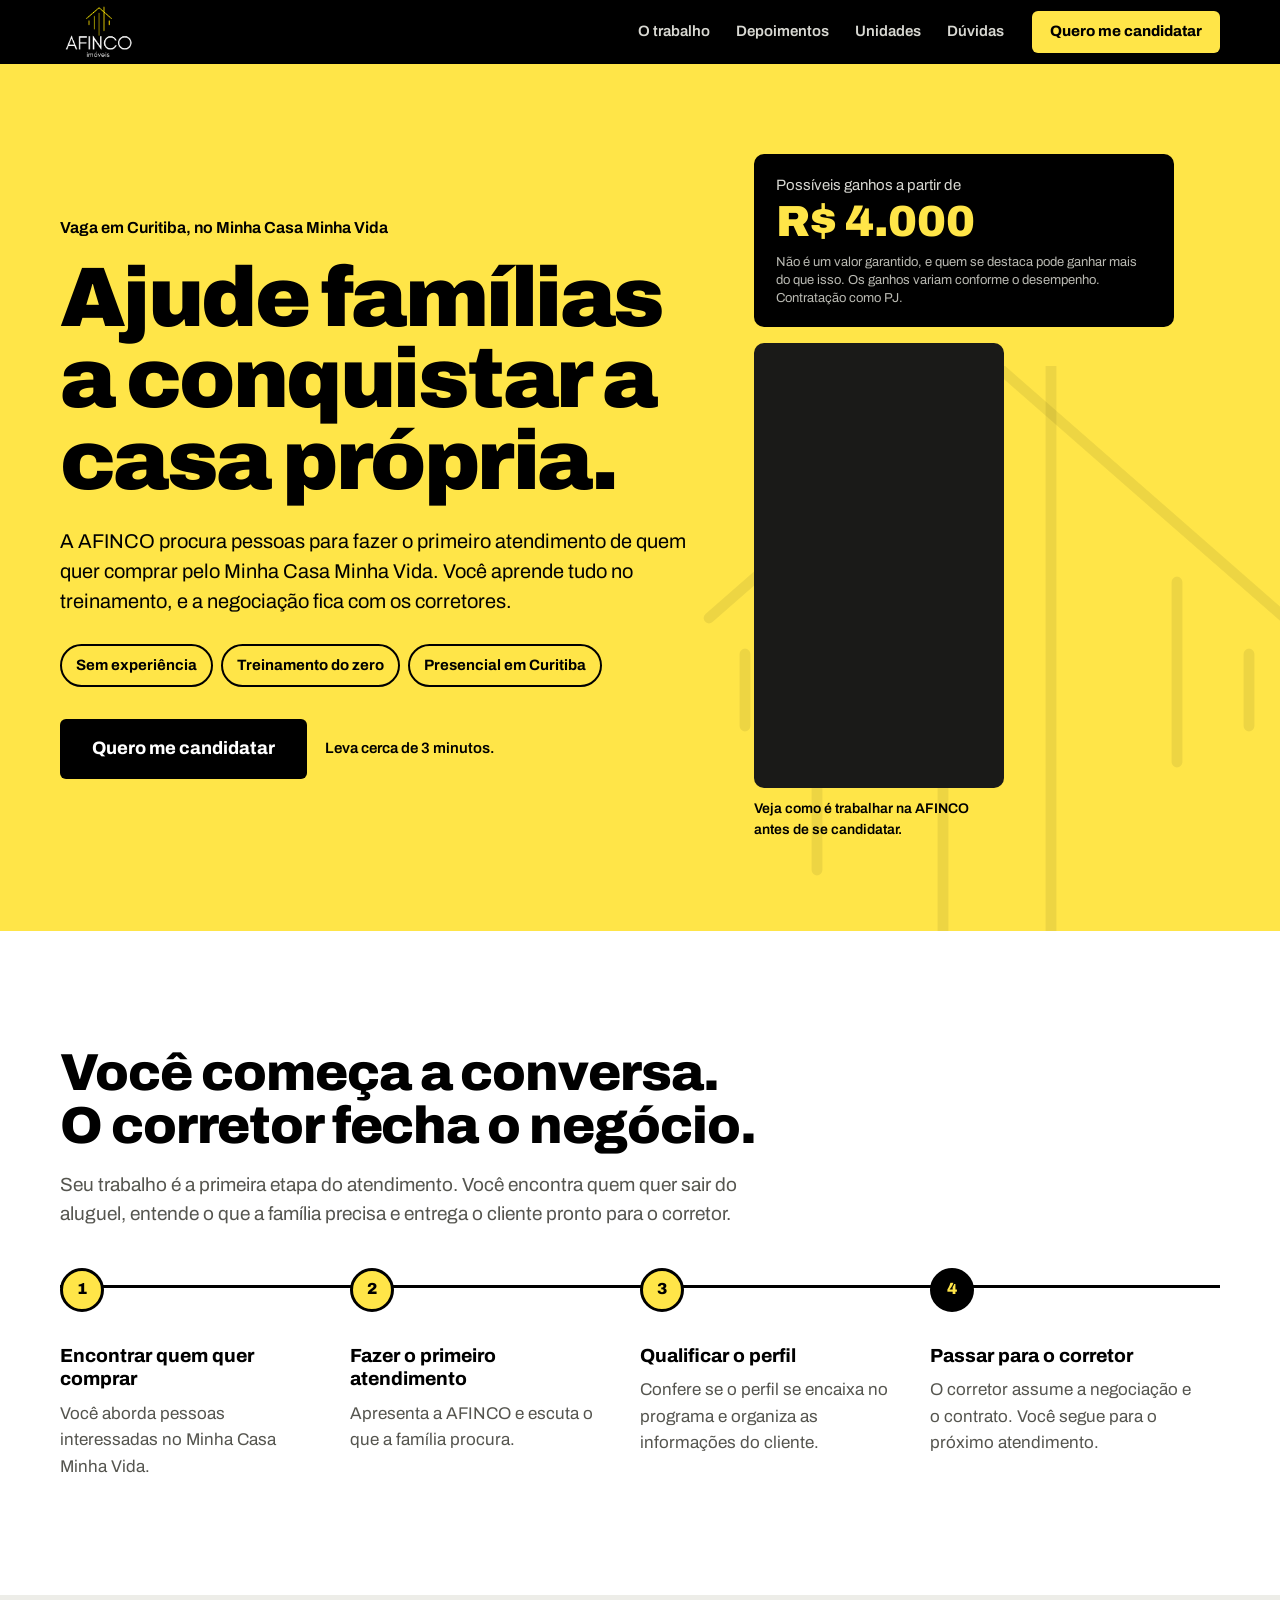
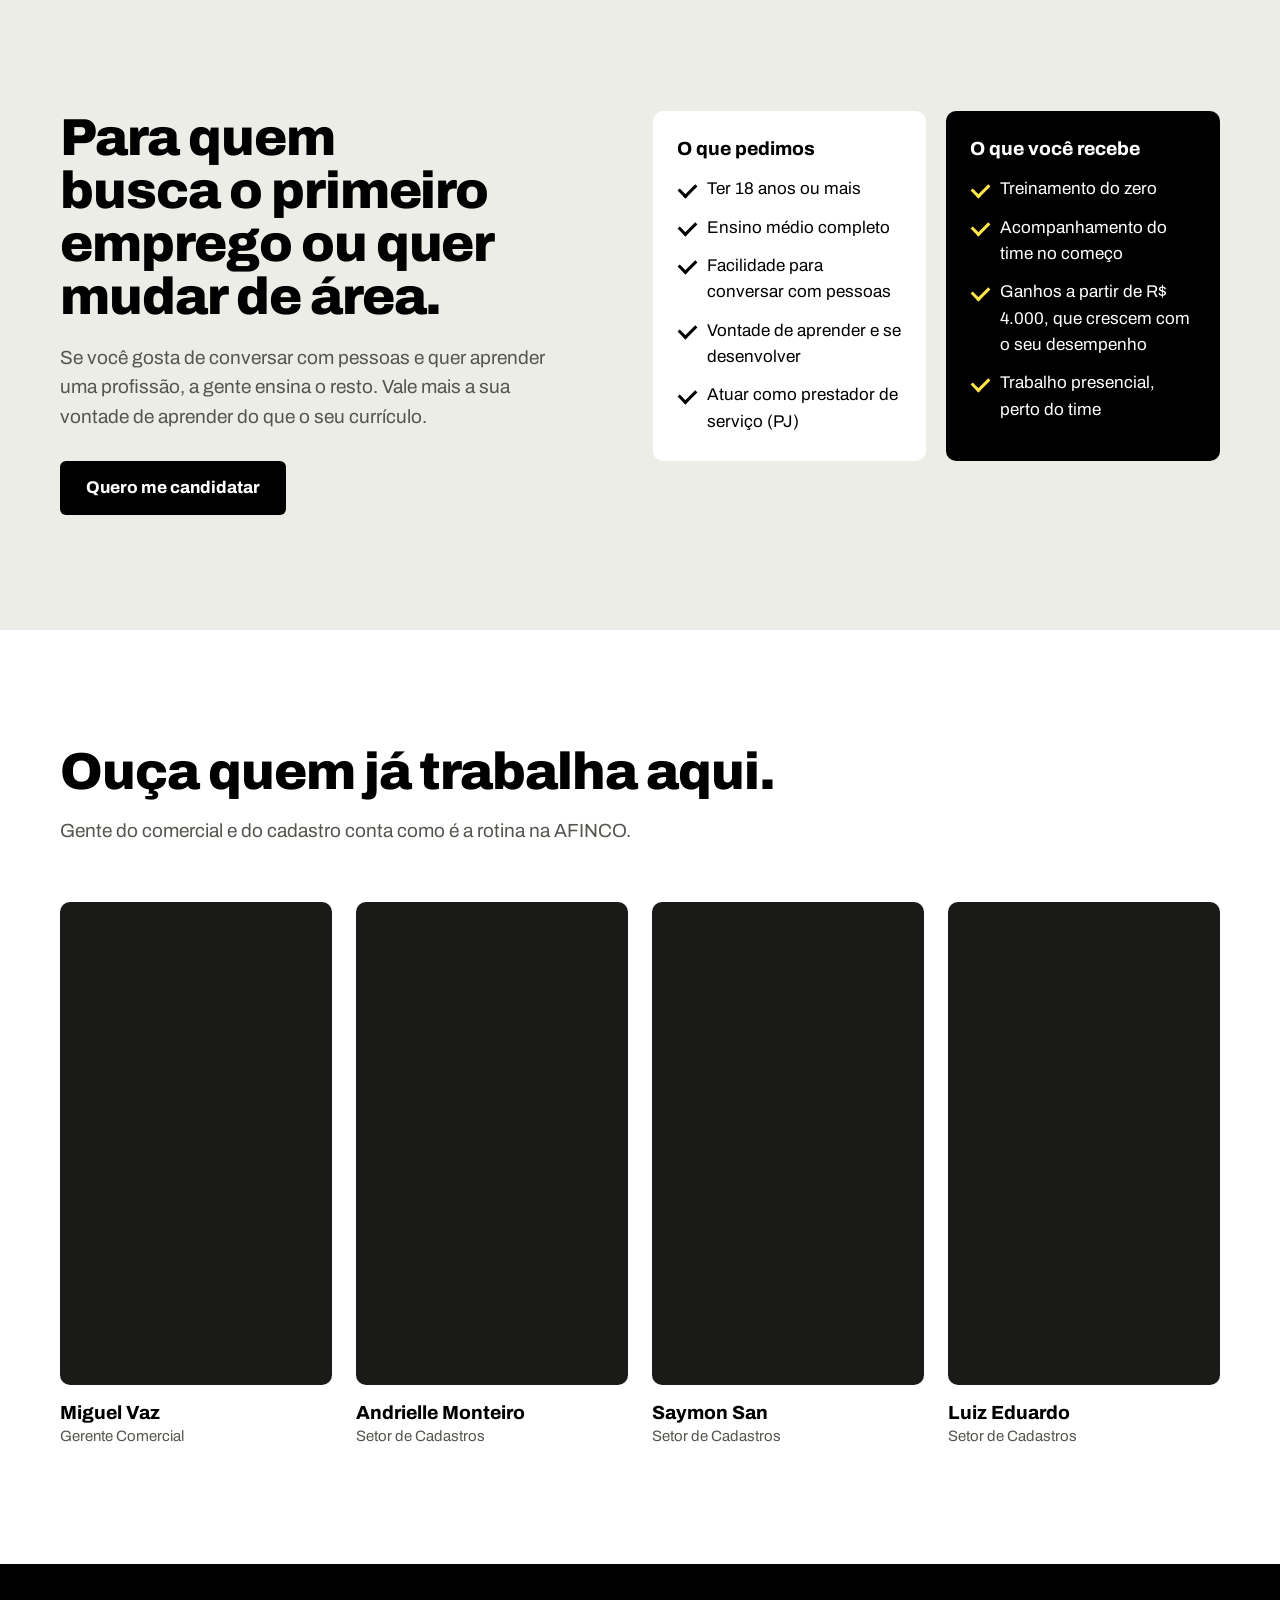
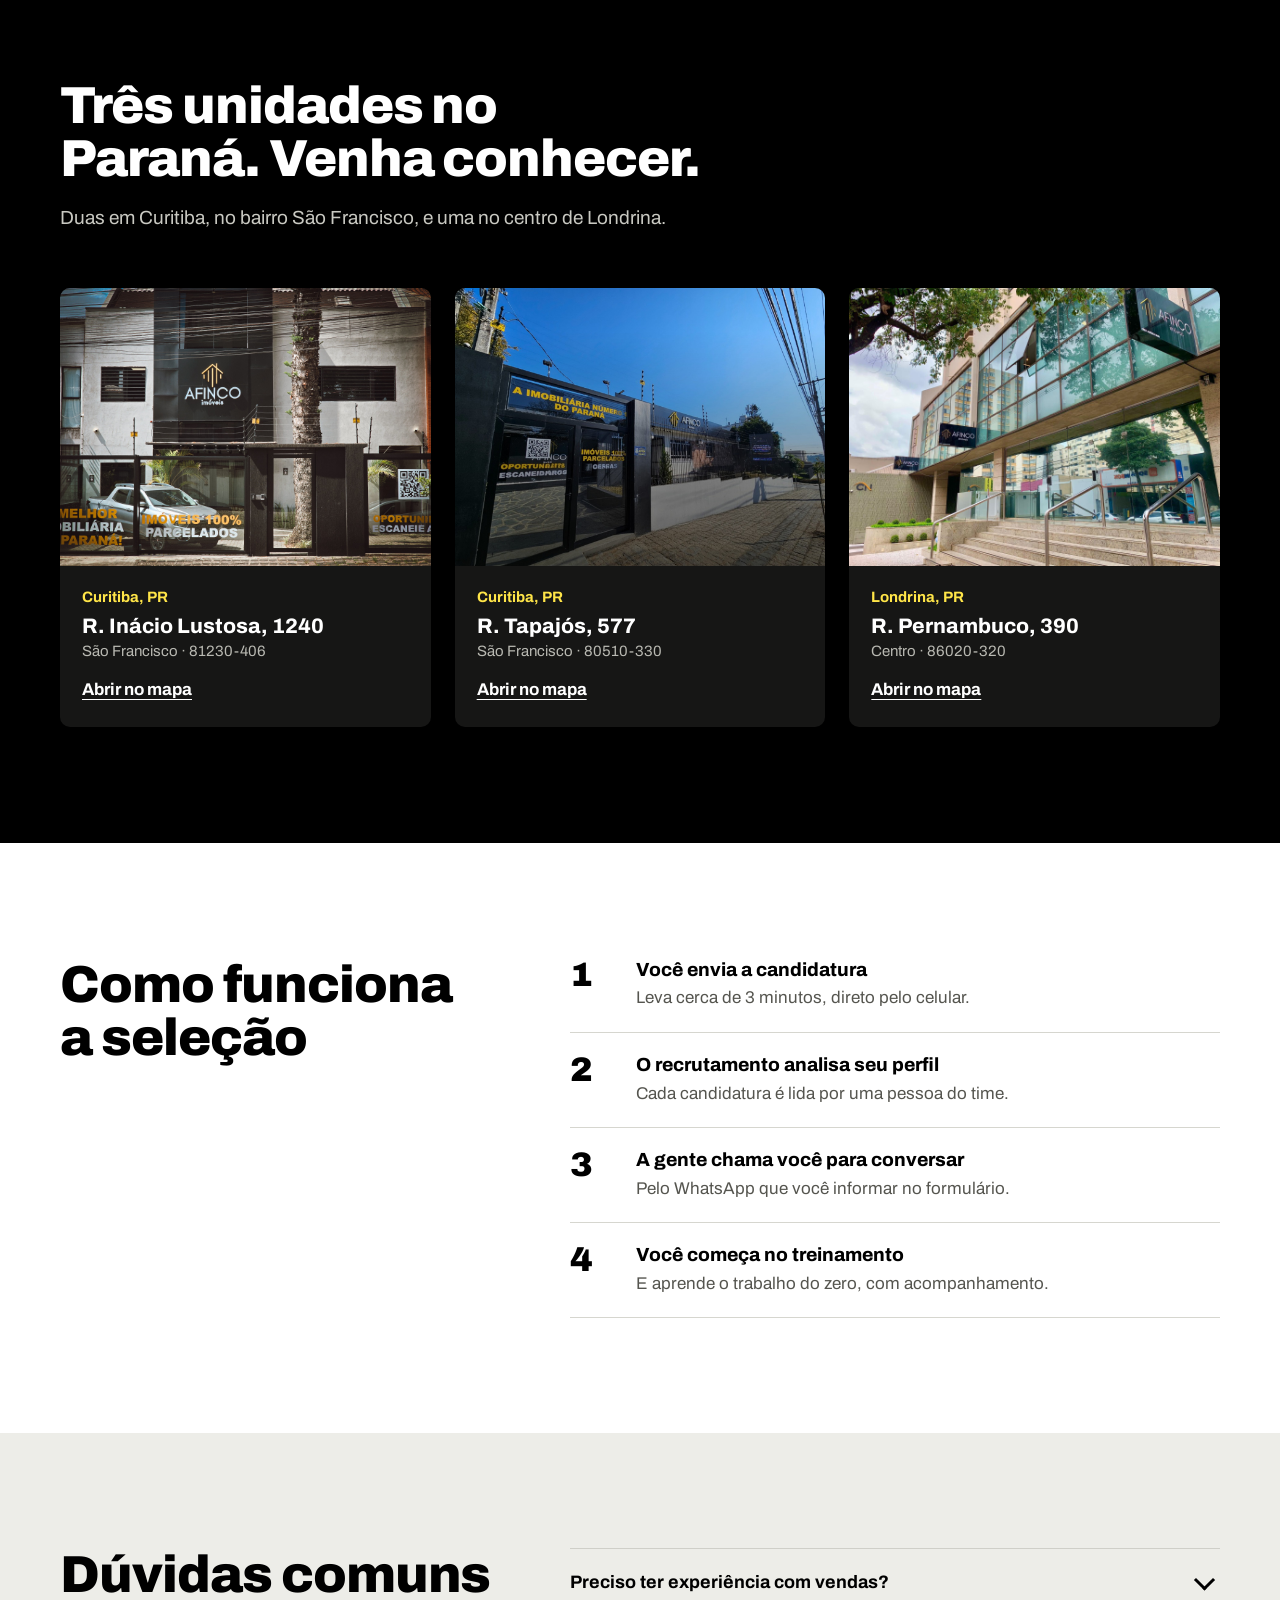
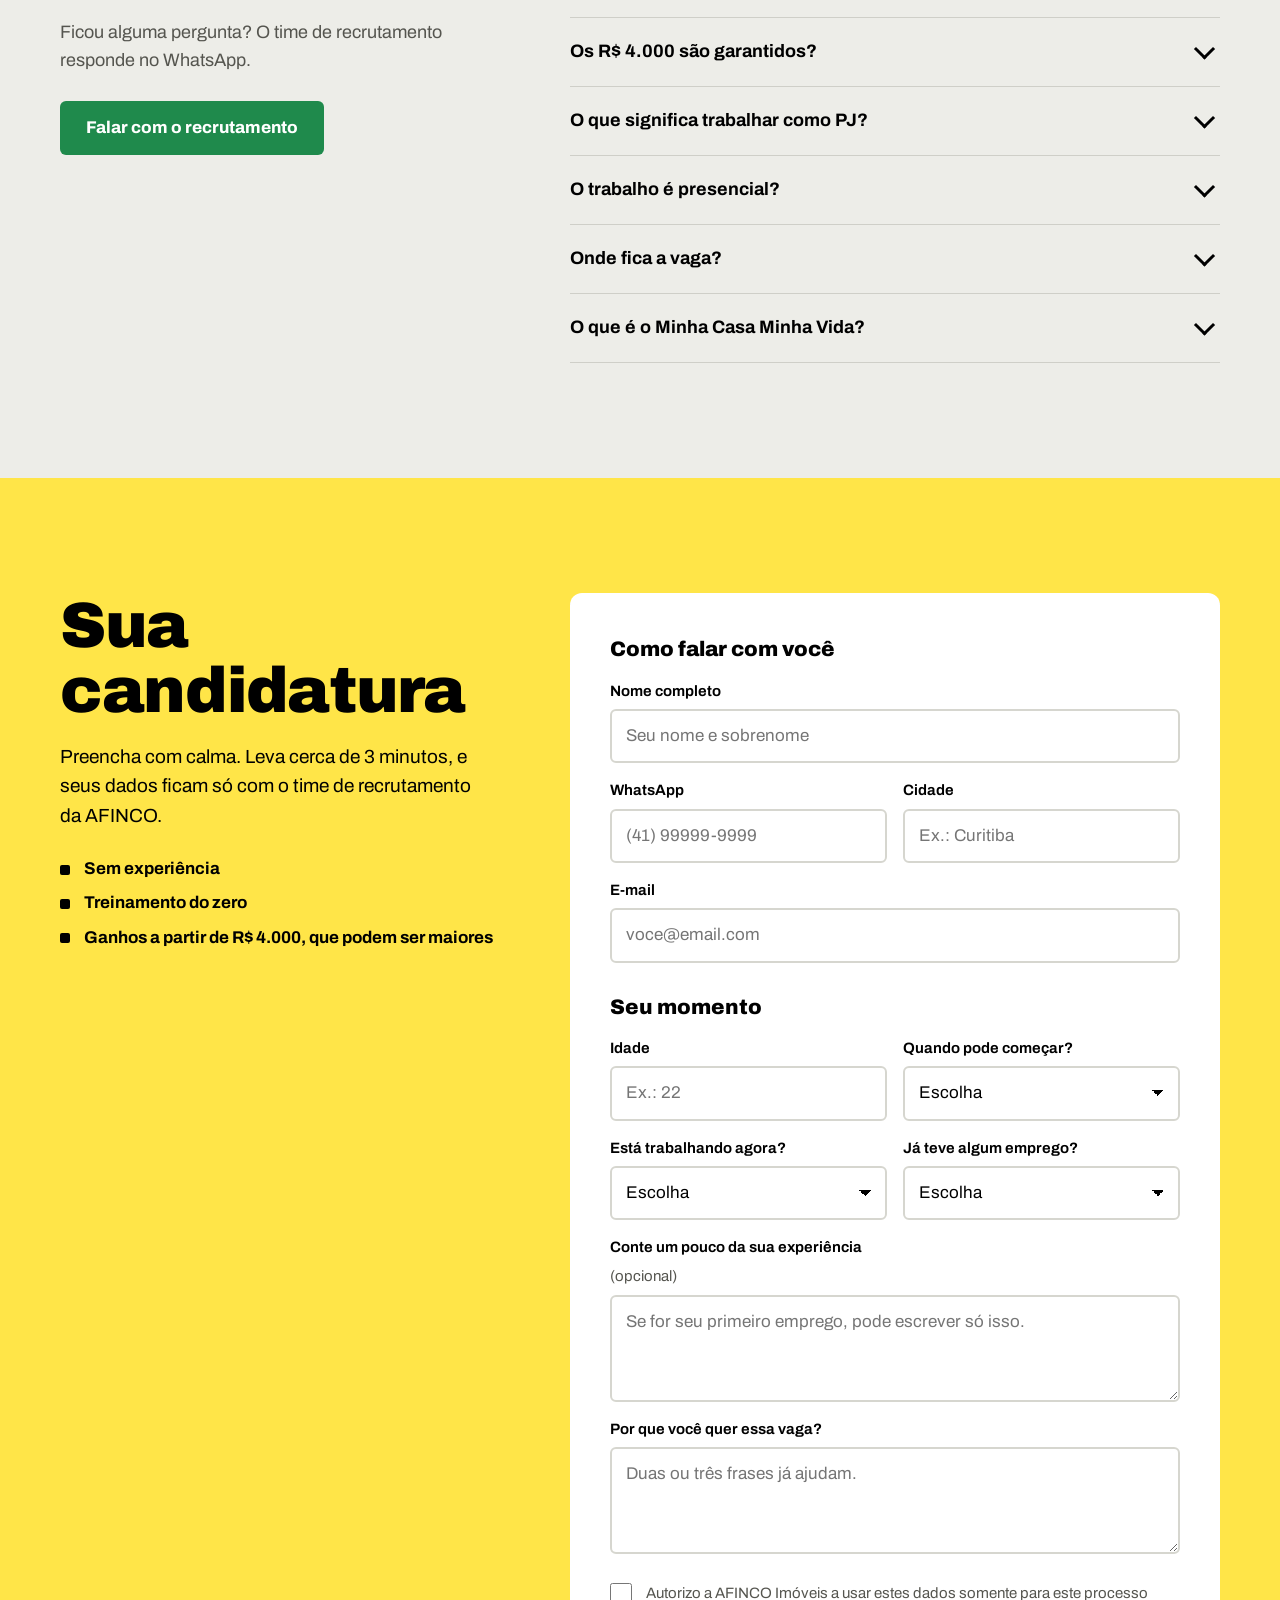
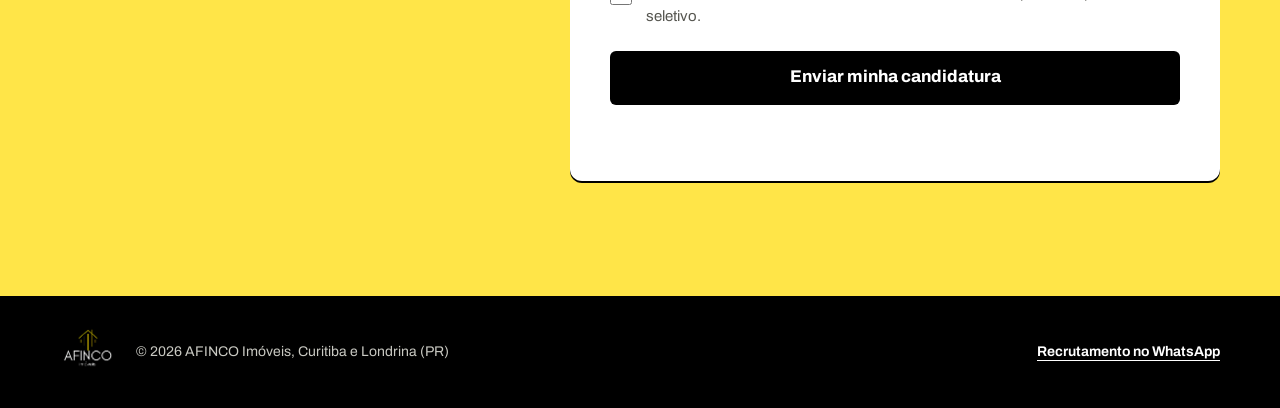
==== commit 44b11cef: "Mostra todos os depoimentos ativos (inclui Luiz Eduardo)" ====
--- a/index.html
+++ b/index.html
@@ -117,6 +117,7 @@
           <article class="voice"><div class="ratio"><iframe src="https://www.youtube.com/embed/g5TzQhYToeA" title="Depoimento de Miguel Vaz" allow="accelerometer; autoplay; clipboard-write; encrypted-media; gyroscope; picture-in-picture; web-share" allowfullscreen loading="lazy"></iframe></div><h3>Miguel Vaz</h3><p class="voice-role">Gerente Comercial</p></article>
           <article class="voice"><div class="ratio"><iframe src="https://www.youtube.com/embed/UUw18y6e95w" title="Depoimento de Andrielle Monteiro" allow="accelerometer; autoplay; clipboard-write; encrypted-media; gyroscope; picture-in-picture; web-share" allowfullscreen loading="lazy"></iframe></div><h3>Andrielle Monteiro</h3><p class="voice-role">Setor de Cadastros</p></article>
           <article class="voice"><div class="ratio"><iframe src="https://www.youtube.com/embed/n4PbwOrxx8E" title="Depoimento de Saymon San" allow="accelerometer; autoplay; clipboard-write; encrypted-media; gyroscope; picture-in-picture; web-share" allowfullscreen loading="lazy"></iframe></div><h3>Saymon San</h3><p class="voice-role">Setor de Cadastros</p></article>
+          <article class="voice"><div class="ratio"><iframe src="https://www.youtube.com/embed/vXFRo6dot9s" title="Depoimento de Luiz Eduardo" allow="accelerometer; autoplay; clipboard-write; encrypted-media; gyroscope; picture-in-picture; web-share" allowfullscreen loading="lazy"></iframe></div><h3>Luiz Eduardo</h3><p class="voice-role">Setor de Cadastros</p></article>
         </div>
       </div>
     </section>
@@ -247,7 +248,7 @@
     }
     async function loadSiteContent() { try { const data = await fetchFromSupabase("site_content?select=content_key,content_value"); const content = {}; data.forEach(item => { content[item.content_key] = item.content_value; }); applySiteContent(content); } catch (error) { console.warn("Não foi possível carregar conteúdo dinâmico.", error); } }
 
-    function renderDepoimentos(items) { document.getElementById("testimonialGrid").innerHTML = items.slice(0, 3).map(item => `<article class="voice"><div class="ratio"><iframe src="${escapeHtml(item.video_url || "")}" title="Depoimento de ${escapeHtml(item.nome || "")}" allow="accelerometer; autoplay; clipboard-write; encrypted-media; gyroscope; picture-in-picture; web-share" allowfullscreen loading="lazy"></iframe></div><h3>${escapeHtml(item.nome)}</h3><p class="voice-role">${escapeHtml(item.cargo || "")}</p>${item.citacao ? `<blockquote>${escapeHtml(item.citacao)}</blockquote>` : ""}</article>`).join(""); }
+    function renderDepoimentos(items) { document.getElementById("testimonialGrid").innerHTML = items.map(item => `<article class="voice"><div class="ratio"><iframe src="${escapeHtml(item.video_url || "")}" title="Depoimento de ${escapeHtml(item.nome || "")}" allow="accelerometer; autoplay; clipboard-write; encrypted-media; gyroscope; picture-in-picture; web-share" allowfullscreen loading="lazy"></iframe></div><h3>${escapeHtml(item.nome)}</h3><p class="voice-role">${escapeHtml(item.cargo || "")}</p>${item.citacao ? `<blockquote>${escapeHtml(item.citacao)}</blockquote>` : ""}</article>`).join(""); }
     async function loadDepoimentos() { try { const data = await fetchFromSupabase("depoimentos?select=*&ativo=eq.true&order=ordem.asc"); if (Array.isArray(data) && data.length) renderDepoimentos(data); } catch (error) { console.warn("Não foi possível carregar depoimentos.", error); } }
 
     function renderUnidades(items) { document.getElementById("unitsGrid").innerHTML = items.map(unit => { const [street, district] = String(unit.endereco || "").split(" - "); return `<article class="unit"><img src="${escapeHtml(unit.imagem_url || "logo-afinco.png")}" alt="Fachada da AFINCO, ${escapeHtml(unit.nome_unidade || "")}" loading="lazy"><div class="unit-body"><p class="unit-city">${escapeHtml(unit.cidade || "")}, ${escapeHtml(unit.uf || "")}</p><h3>${escapeHtml(street)}</h3><p>${escapeHtml([district, unit.cep].filter(Boolean).join(" · "))}</p><a target="_blank" rel="noopener" href="https://www.google.com/maps/search/?api=1&query=${encodeURIComponent(unit.maps_query || unit.endereco || "")}">Abrir no mapa</a></div></article>`; }).join(""); }
--- a/style.css
+++ b/style.css
@@ -111,7 +111,7 @@
 .ticks-yellow li::before { color: var(--yellow); }
 
 /* Depoimentos */
-.voices { display: grid; grid-template-columns: repeat(3, minmax(0, 300px)); gap: 24px; }
+.voices { display: grid; grid-template-columns: repeat(4, minmax(0, 1fr)); gap: 24px; }
 .voice h3 { margin-top: 16px; }
 .voice-role { color: var(--graphite); font-size: 15px; }
 .voice blockquote { margin: 12px 0 0; padding-left: 14px; border-left: 3px solid var(--yellow); font-size: 16px; }
@@ -199,6 +199,7 @@
   .apply-intro { position: static; }
   .flow { grid-template-columns: 1fr 1fr; row-gap: 48px; }
   .units { gap: 16px; }
+  .voices { grid-template-columns: repeat(2, minmax(0, 300px)); }
 }
 
 @media (max-width: 640px) {
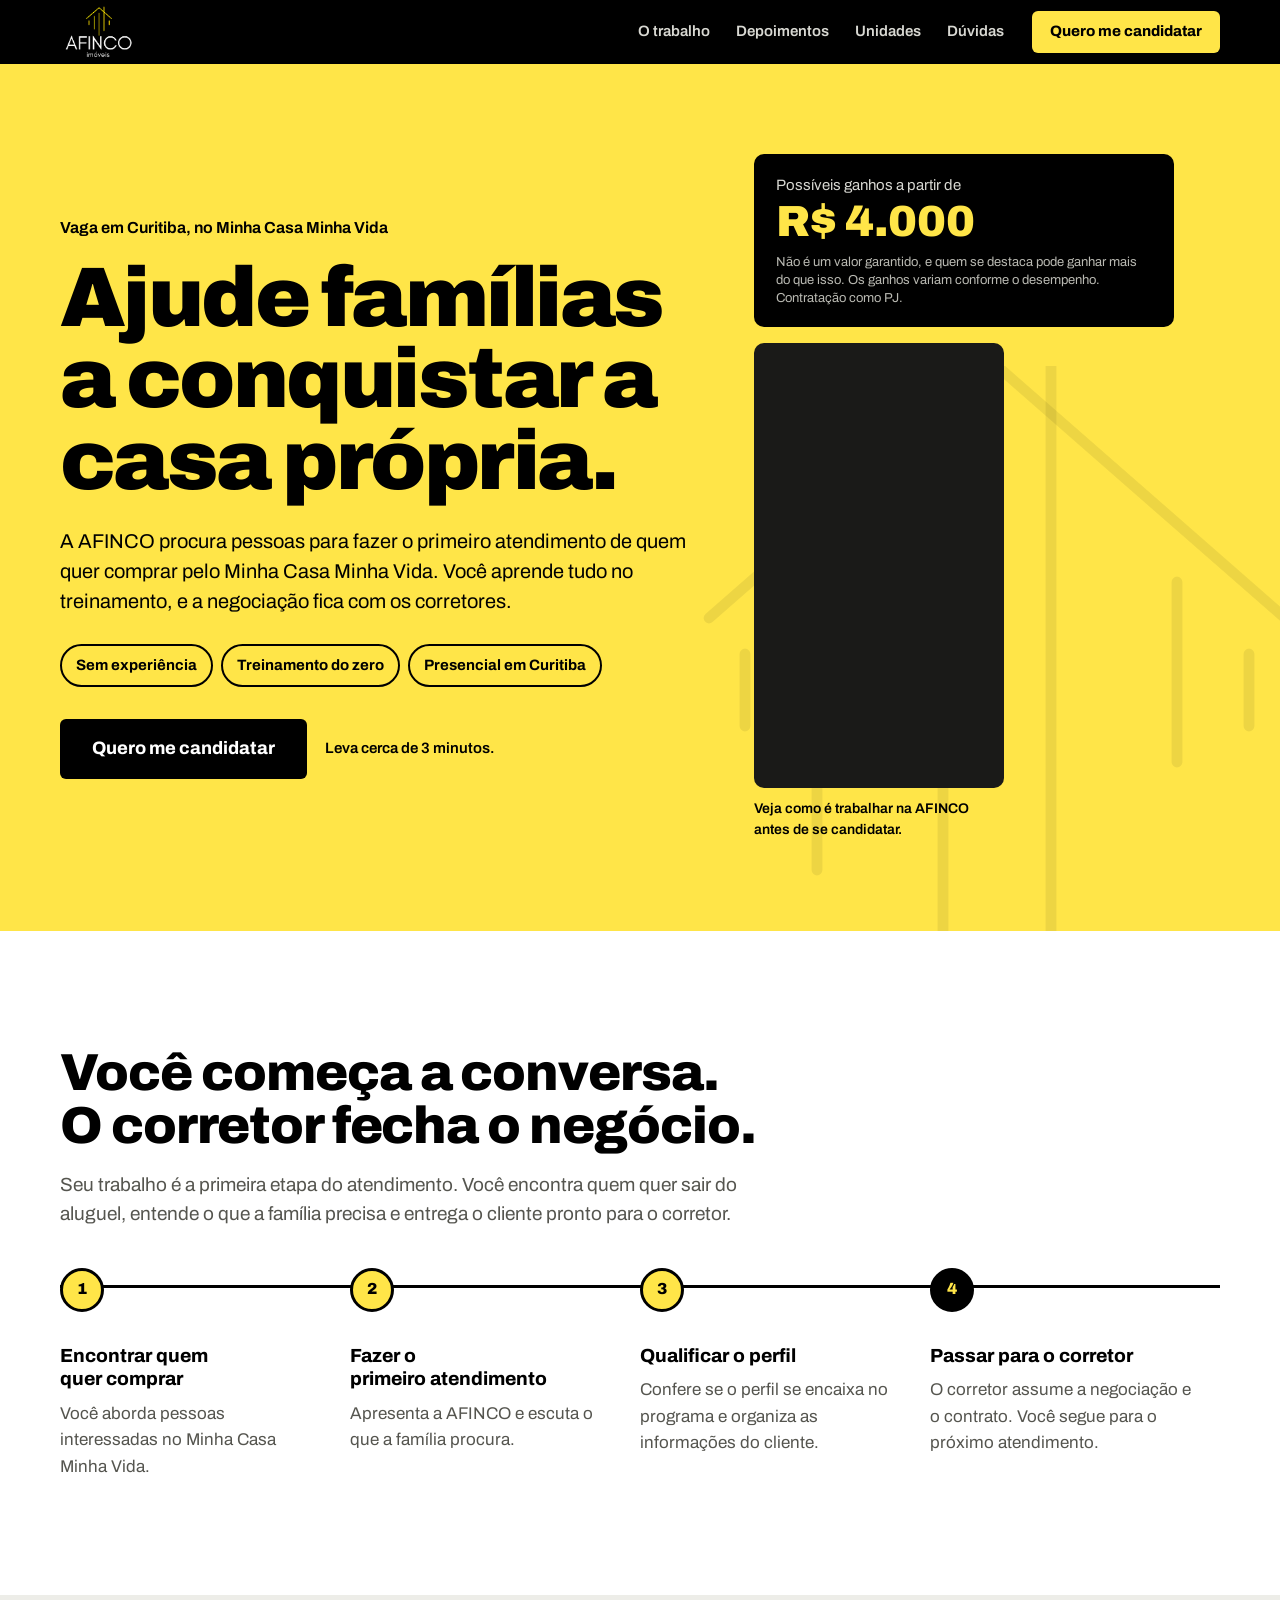
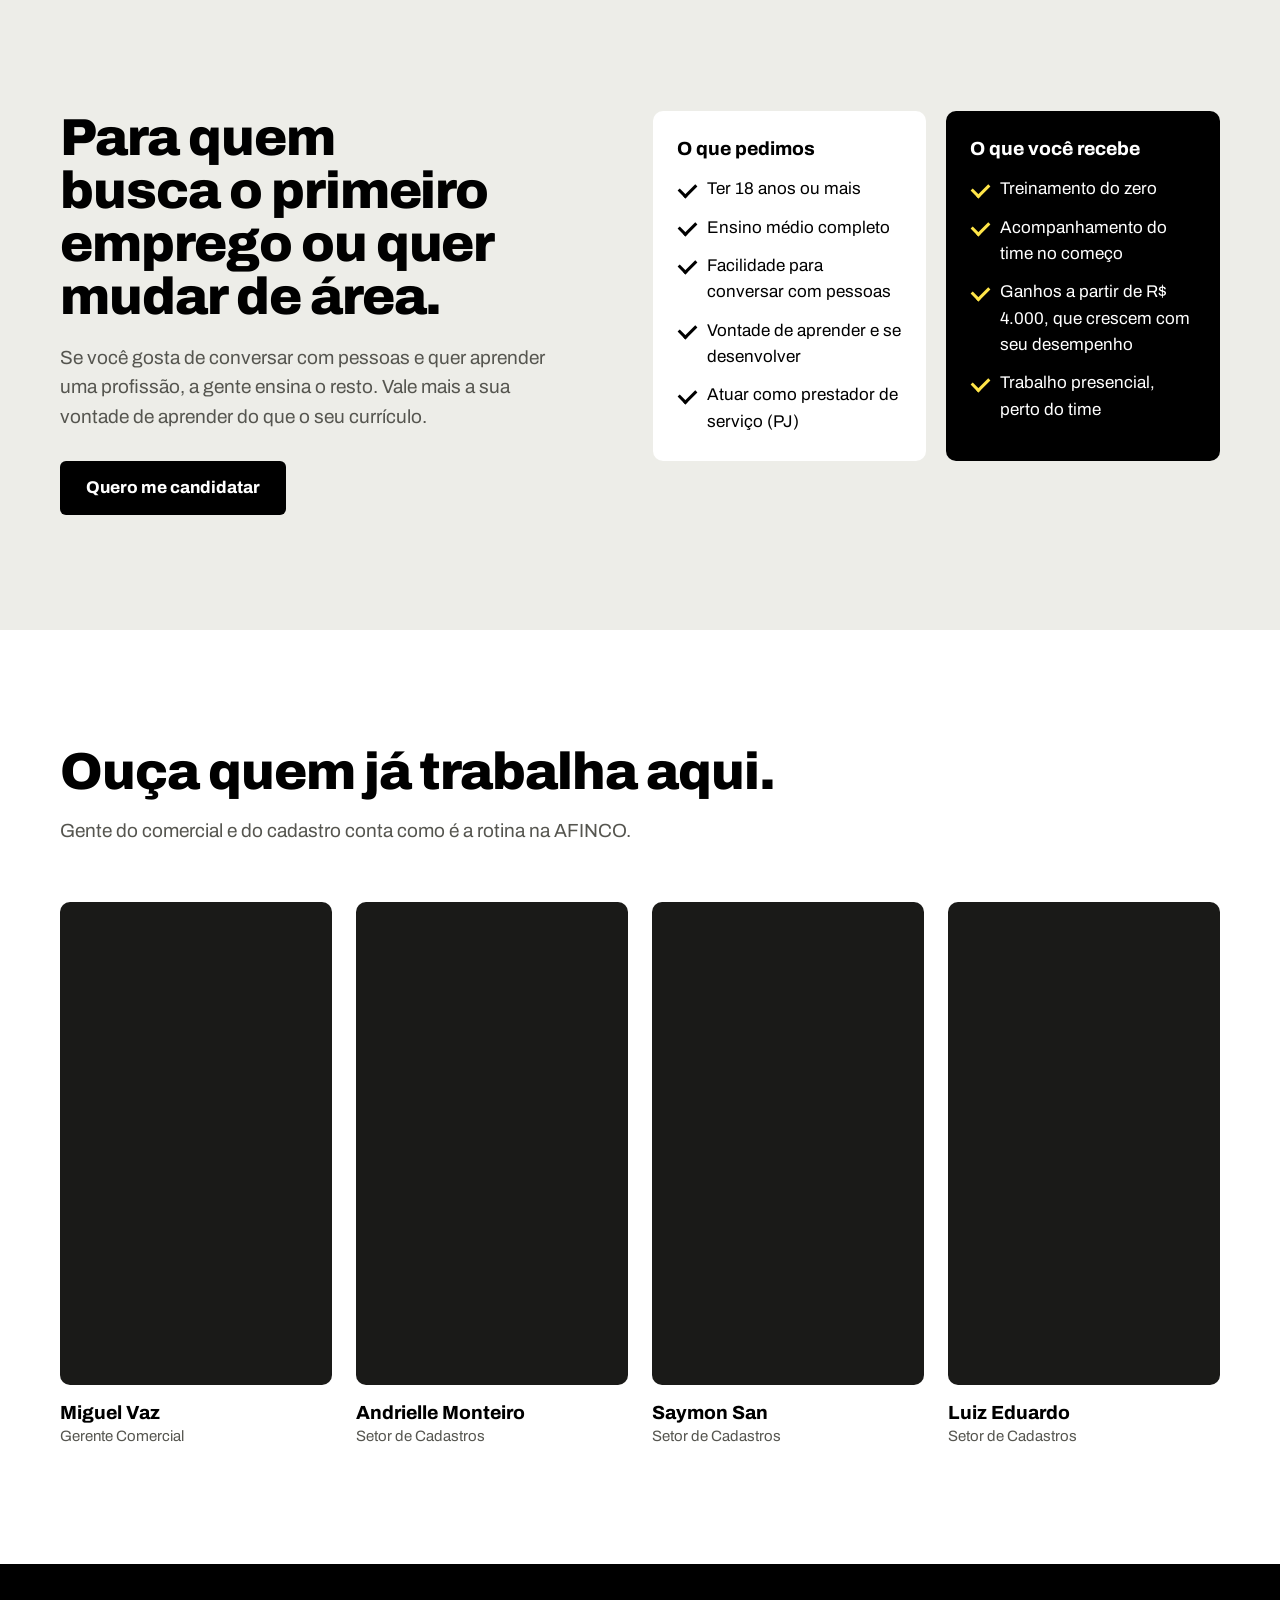
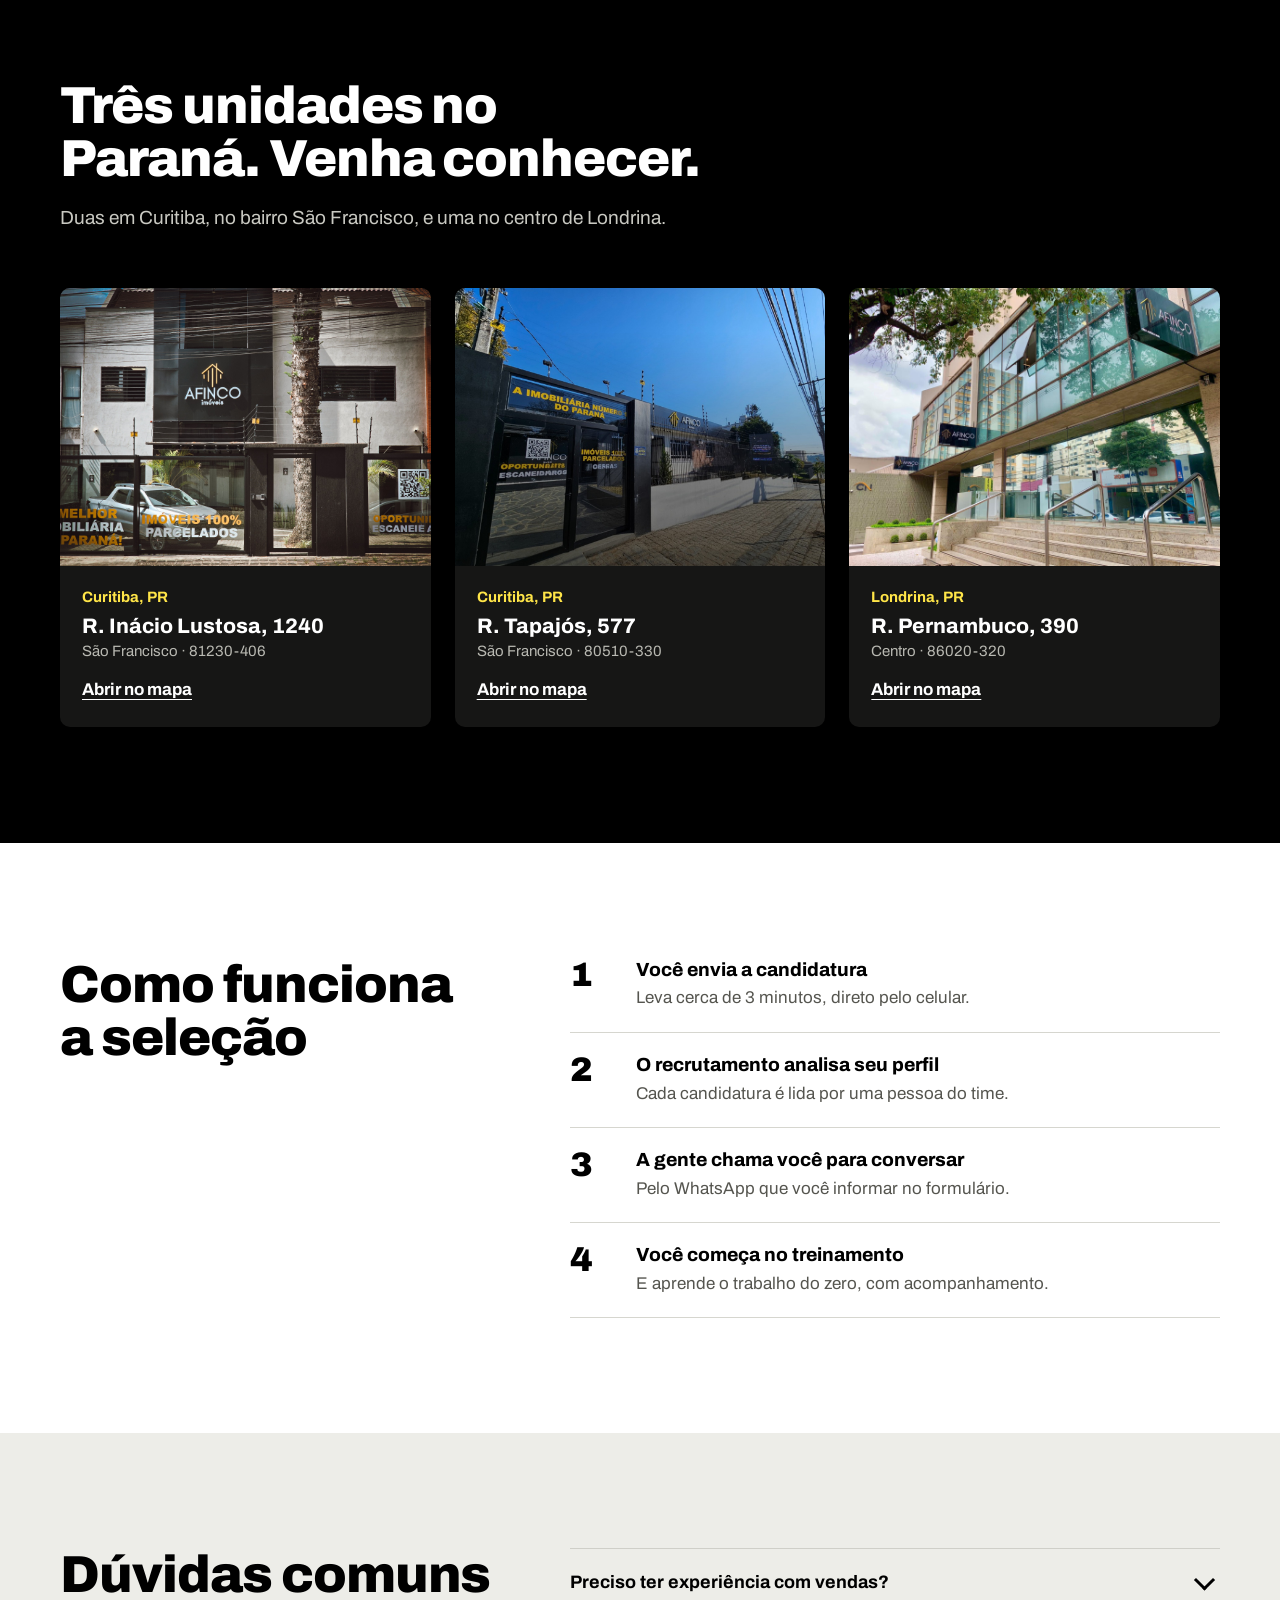
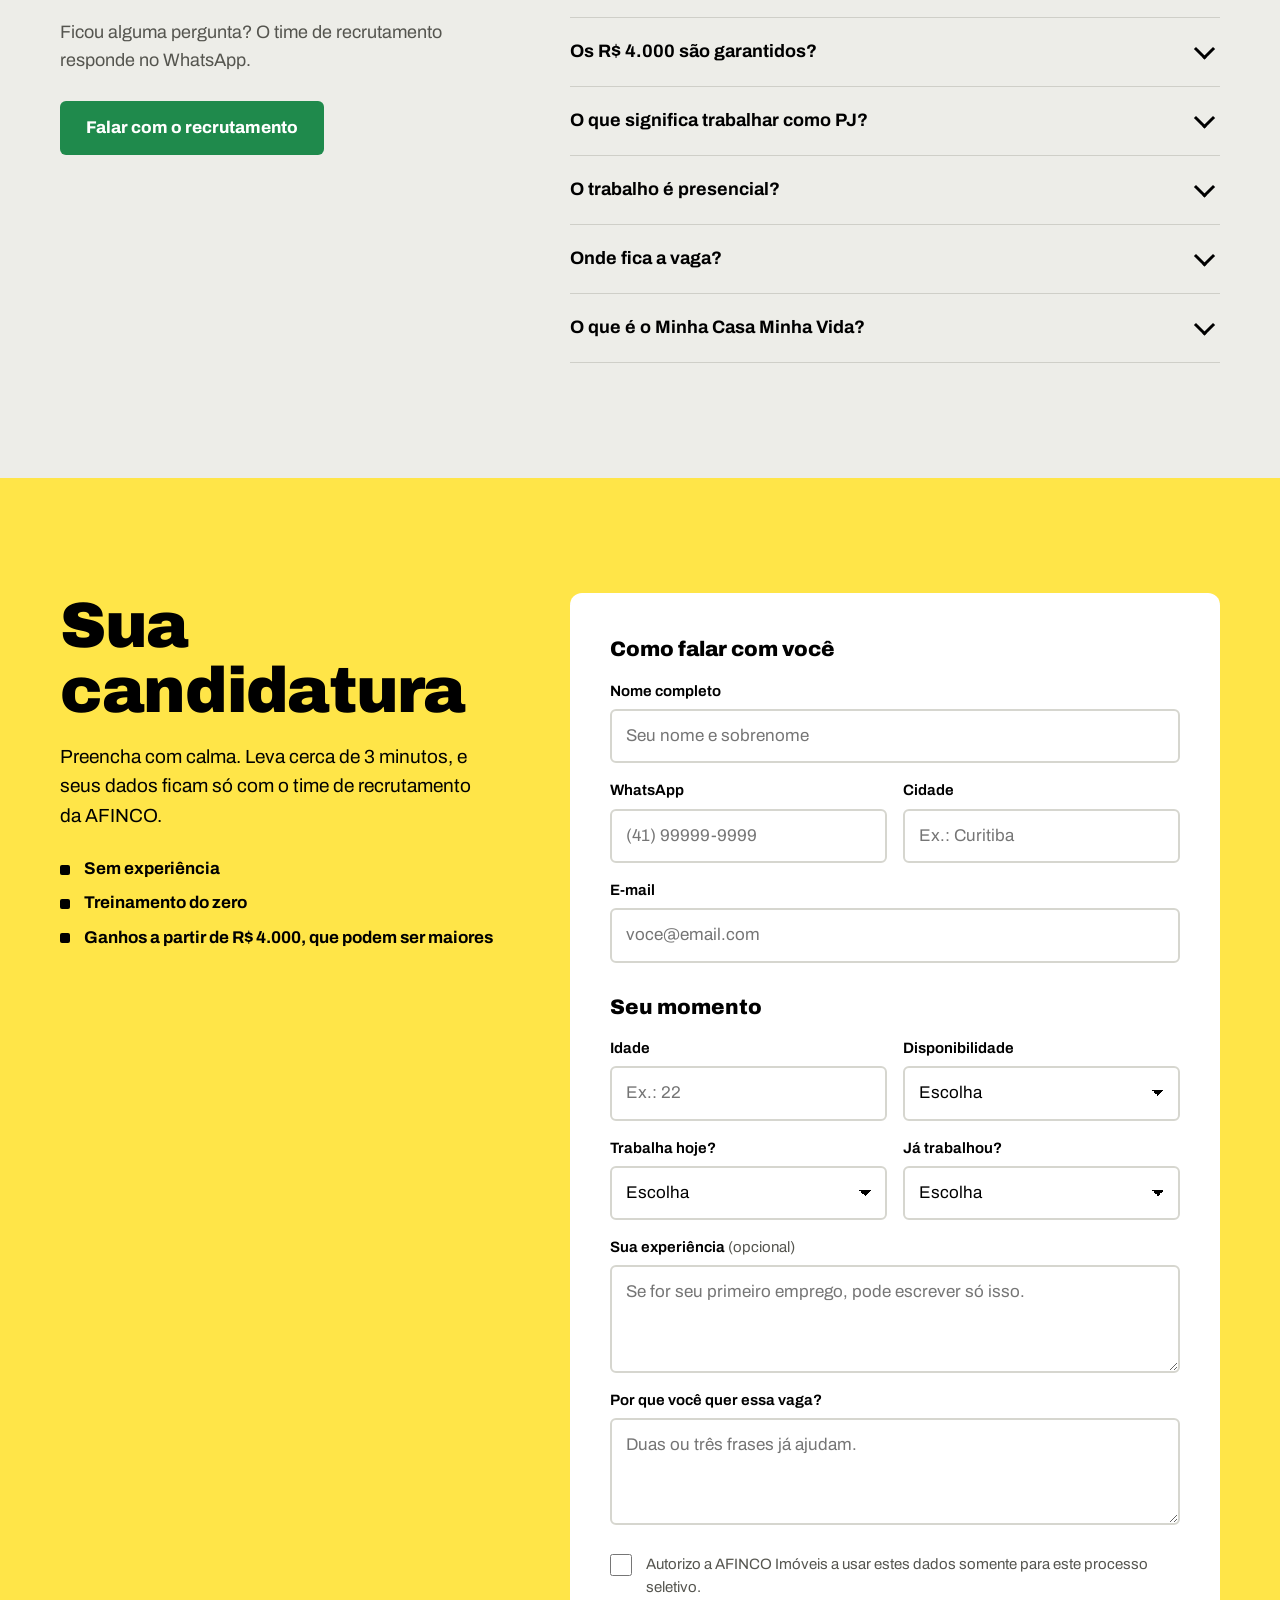
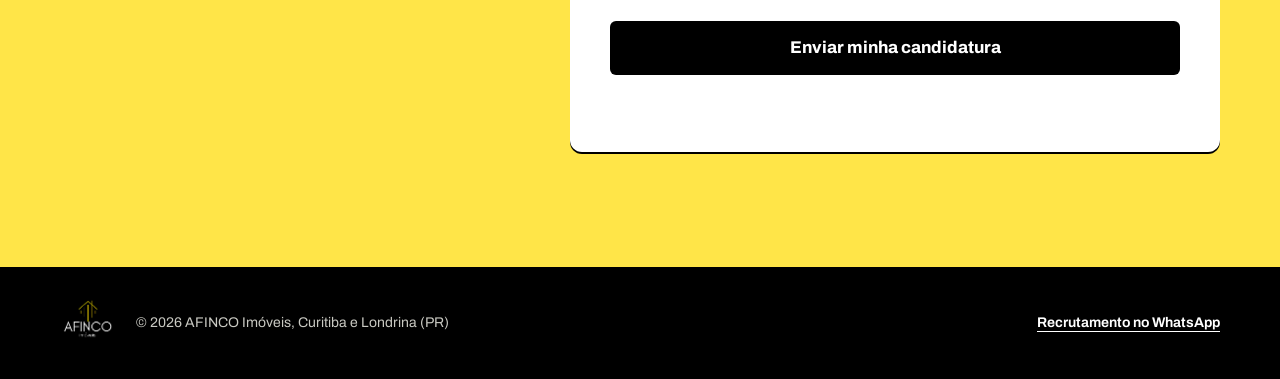
==== commit 352a2dbc: "Otimiza a versão mobile: selos em uma linha, sem palavras soltas, unidades e formulário compactos" ====
--- a/index.html
+++ b/index.html
@@ -38,9 +38,9 @@
           <h1>Ajude famílias a conquistar a casa própria.</h1>
           <p class="hero-sub">A AFINCO procura pessoas para fazer o primeiro atendimento de quem quer comprar pelo Minha Casa Minha Vida. Você aprende tudo no treinamento, e a negociação fica com os corretores.</p>
           <ul class="hero-facts" aria-label="Resumo da vaga">
-            <li>Sem experiência</li>
-            <li>Treinamento do zero</li>
-            <li>Presencial em Curitiba</li>
+            <li>Sem <span>experiência</span></li>
+            <li>Treinamento <span>do zero</span></li>
+            <li>Presencial <span>em Curitiba</span></li>
           </ul>
           <div class="hero-cta">
             <a class="btn btn-black" href="#candidatura">Quero me candidatar</a>
@@ -99,7 +99,7 @@
             <ul class="ticks ticks-yellow">
               <li>Treinamento do zero</li>
               <li>Acompanhamento do time no começo</li>
-              <li>Ganhos a partir de R$ 4.000, que crescem com o seu desempenho</li>
+              <li>Ganhos a partir de R$ 4.000, que crescem com seu desempenho</li>
               <li>Trabalho presencial, perto do time</li>
             </ul>
           </div>
@@ -192,13 +192,13 @@
               <legend>Seu momento</legend>
               <div class="row">
                 <label class="field">Idade<input type="number" name="idade" required min="18" max="99" inputmode="numeric" placeholder="Ex.: 22"></label>
-                <label class="field">Quando pode começar?<select name="disponibilidade" required><option value="">Escolha</option><option>Imediatamente</option><option>Em até 7 dias</option><option>Em até 15 dias</option><option>Em até 30 dias</option><option>Outra data</option></select></label>
+                <label class="field">Disponibilidade<select name="disponibilidade" required><option value="">Escolha</option><option>Imediatamente</option><option value="Em até 7 dias">Até 7 dias</option><option value="Em até 15 dias">Até 15 dias</option><option value="Em até 30 dias">Até 30 dias</option><option>Outra data</option></select></label>
               </div>
               <div class="row">
-                <label class="field">Está trabalhando agora?<select name="trabalhando" required><option value="">Escolha</option><option>Sim</option><option>Não</option></select></label>
-                <label class="field">Já teve algum emprego?<select name="experiencia" required><option value="">Escolha</option><option>Sim</option><option>Não</option></select></label>
+                <label class="field">Trabalha hoje?<select name="trabalhando" required><option value="">Escolha</option><option>Sim</option><option>Não</option></select></label>
+                <label class="field">Já trabalhou?<select name="experiencia" required><option value="">Escolha</option><option>Sim</option><option>Não</option></select></label>
               </div>
-              <label class="field">Conte um pouco da sua experiência <span class="opt">(opcional)</span><textarea name="detalhes_experiencia" rows="3" placeholder="Se for seu primeiro emprego, pode escrever só isso."></textarea></label>
+              <label class="field"><span>Sua experiência <span class="opt">(opcional)</span></span><textarea name="detalhes_experiencia" rows="3" placeholder="Se for seu primeiro emprego, pode escrever só isso."></textarea></label>
               <label class="field">Por que você quer essa vaga?<textarea name="motivo" rows="3" required placeholder="Duas ou três frases já ajudam."></textarea></label>
             </fieldset>
             <label class="consent"><input type="checkbox" name="consentimento" required><span>Autorizo a AFINCO Imóveis a usar estes dados somente para este processo seletivo.</span></label>
--- a/style.css
+++ b/style.css
@@ -21,7 +21,8 @@
 h1, h2, h3, p { margin: 0; }
 h1, h2 { font-weight: 850; font-stretch: 112%; letter-spacing: -.02em; line-height: 1.02; text-wrap: balance; }
 h2 { font-size: clamp(30px, 4.4vw, 52px); }
-h3 { font-size: 19px; font-weight: 750; line-height: 1.25; }
+h3 { font-size: 19px; font-weight: 750; line-height: 1.25; text-wrap: balance; }
+p, li, summary, figcaption, blockquote, legend, .field { text-wrap: pretty; }
 :focus-visible { outline: 3px solid var(--black); outline-offset: 3px; }
 .section-black :focus-visible, .site-header :focus-visible, .footer :focus-visible { outline-color: var(--yellow); }
 .wrap { width: min(var(--wrap), 100% - 2 * var(--gutter)); margin-inline: auto; }
@@ -57,6 +58,7 @@
 .hero-sub { margin-top: 24px; max-width: 34em; font-size: clamp(17px, 1.6vw, 20px); line-height: 1.5; }
 .hero-facts { display: flex; flex-wrap: wrap; gap: 8px; margin: 28px 0 0; padding: 0; list-style: none; }
 .hero-facts li { padding: 8px 14px; border: 2px solid var(--black); border-radius: 999px; font-weight: 700; font-size: 15px; }
+.hero-facts span { white-space: nowrap; }
 .hero-cta { display: flex; flex-wrap: wrap; align-items: center; gap: 14px 18px; margin-top: 32px; }
 .hero-cta .btn { min-height: 60px; padding: 0 32px; font-size: 18px; }
 .hero-cta span { font-size: 15px; font-weight: 600; }
@@ -203,18 +205,44 @@
 }
 
 @media (max-width: 640px) {
-  body { font-size: 16px; padding-bottom: 84px; }
+  body { font-size: 16px; }
   .header-inner .btn { display: none; }
   .header-inner { min-height: 58px; justify-content: center; }
   .hero { padding-top: 32px; }
   .hero-cta .btn { width: 100%; }
   .hero-cta span { width: 100%; text-align: center; }
-  .hero-mark { width: 120vw; bottom: auto; top: 10%; right: -40%; }
+  .hero-mark { display: none; }
+  .hero-facts { display: grid; grid-template-columns: repeat(3, 1fr); gap: 8px; }
+  .hero-facts li { display: grid; place-content: center; padding: 10px 6px; border-radius: 10px; text-align: center; font-size: 14px; line-height: 1.2; }
+  .hero-facts span { display: block; }
+  .hero-video figcaption, .hero-cta span { text-wrap: balance; }
+  .fit-intro .btn, .faq-intro .btn { width: 100%; }
+  .fit-lists > div { padding: 22px 18px; }
+  .ticks { gap: 10px; font-size: 15px; }
+  .ticks li { padding-left: 28px; }
+  .steps li { grid-template-columns: 34px 1fr; column-gap: 12px; padding: 18px 0; }
+  .steps li::before { font-size: 28px; }
+  .steps p, .flow p, .voice blockquote { font-size: 15px; text-wrap: balance; }
+  .unit { display: grid; grid-template-columns: 112px 1fr; align-items: stretch; }
+  .unit img { height: 100%; aspect-ratio: auto; min-height: 128px; }
+  .unit-body { padding: 14px 16px; }
+  .unit-city { font-size: 13px; }
+  .unit h3 { font-size: 17px; }
+  .unit-body p:not(.unit-city) { font-size: 13px; }
+  .unit a { margin-top: 8px; font-size: 14px; }
+  .faq summary { font-size: 16px; padding: 18px 36px 18px 0; text-wrap: balance; }
+  .apply-recap { font-size: 15px; }
+  .row { grid-template-columns: 1fr 1fr; gap: 12px; }
+  .field { font-size: 14px; }
+  .field input, .field select { font-size: 16px; padding-inline: 12px; }
+  .field select { padding-right: 30px; background-position: calc(100% - 16px) 50%, calc(100% - 10px) 50%; }
+  .footer { padding: 28px 0 104px; text-align: center; }
+  .footer-inner { flex-direction: column; gap: 10px; }
   .flow { grid-template-columns: 1fr; row-gap: 0; }
   .flow li { padding: 0 0 28px 36px; border-top: 0; border-left: 3px solid var(--black); margin-left: 18px; }
   .flow li:last-child { border-left-color: transparent; padding-bottom: 0; }
   .flow li::before { top: -2px; left: -21px; }
-  .fit-lists, .units, .row { grid-template-columns: 1fr; }
+  .fit-lists, .units { grid-template-columns: 1fr; }
   .hero-side { max-width: none; justify-items: stretch; }
   .hero-video { width: min(280px, 100%); margin-inline: auto; }
   .hero-video figcaption { text-align: center; }
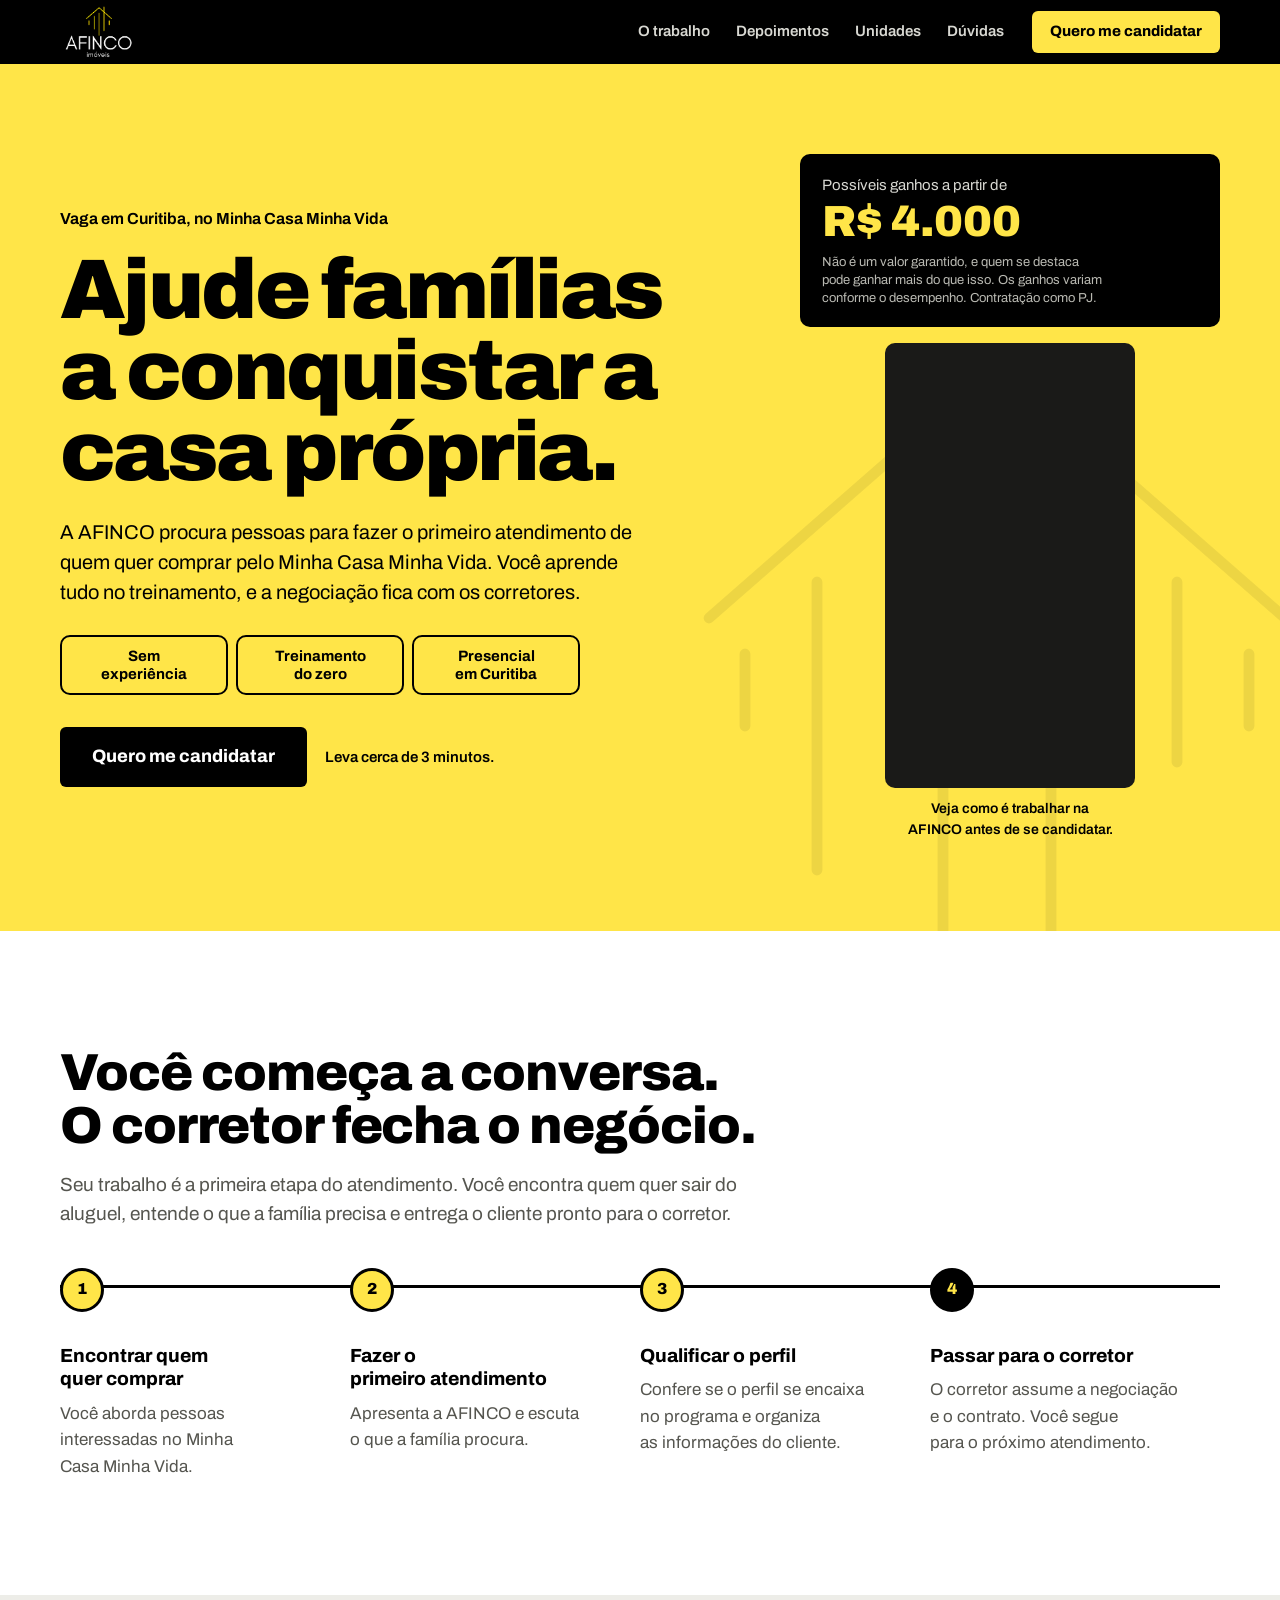
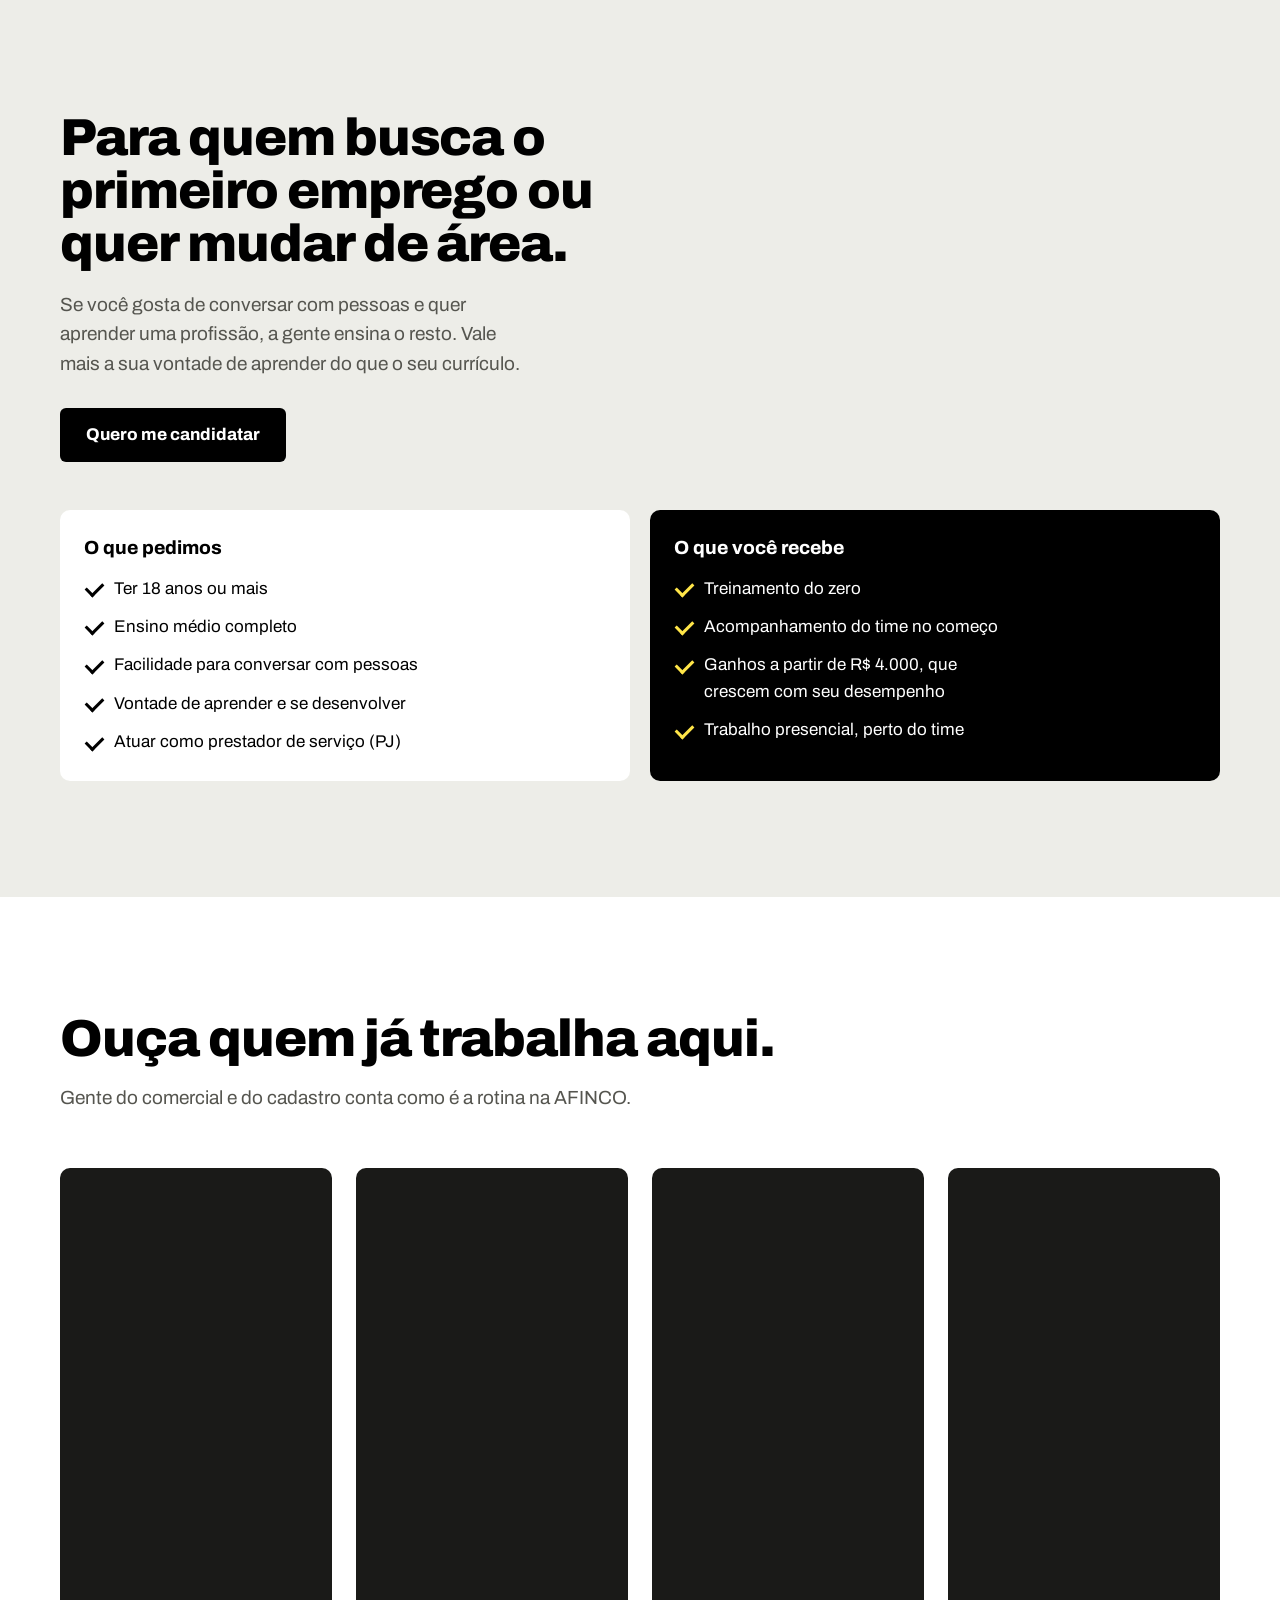
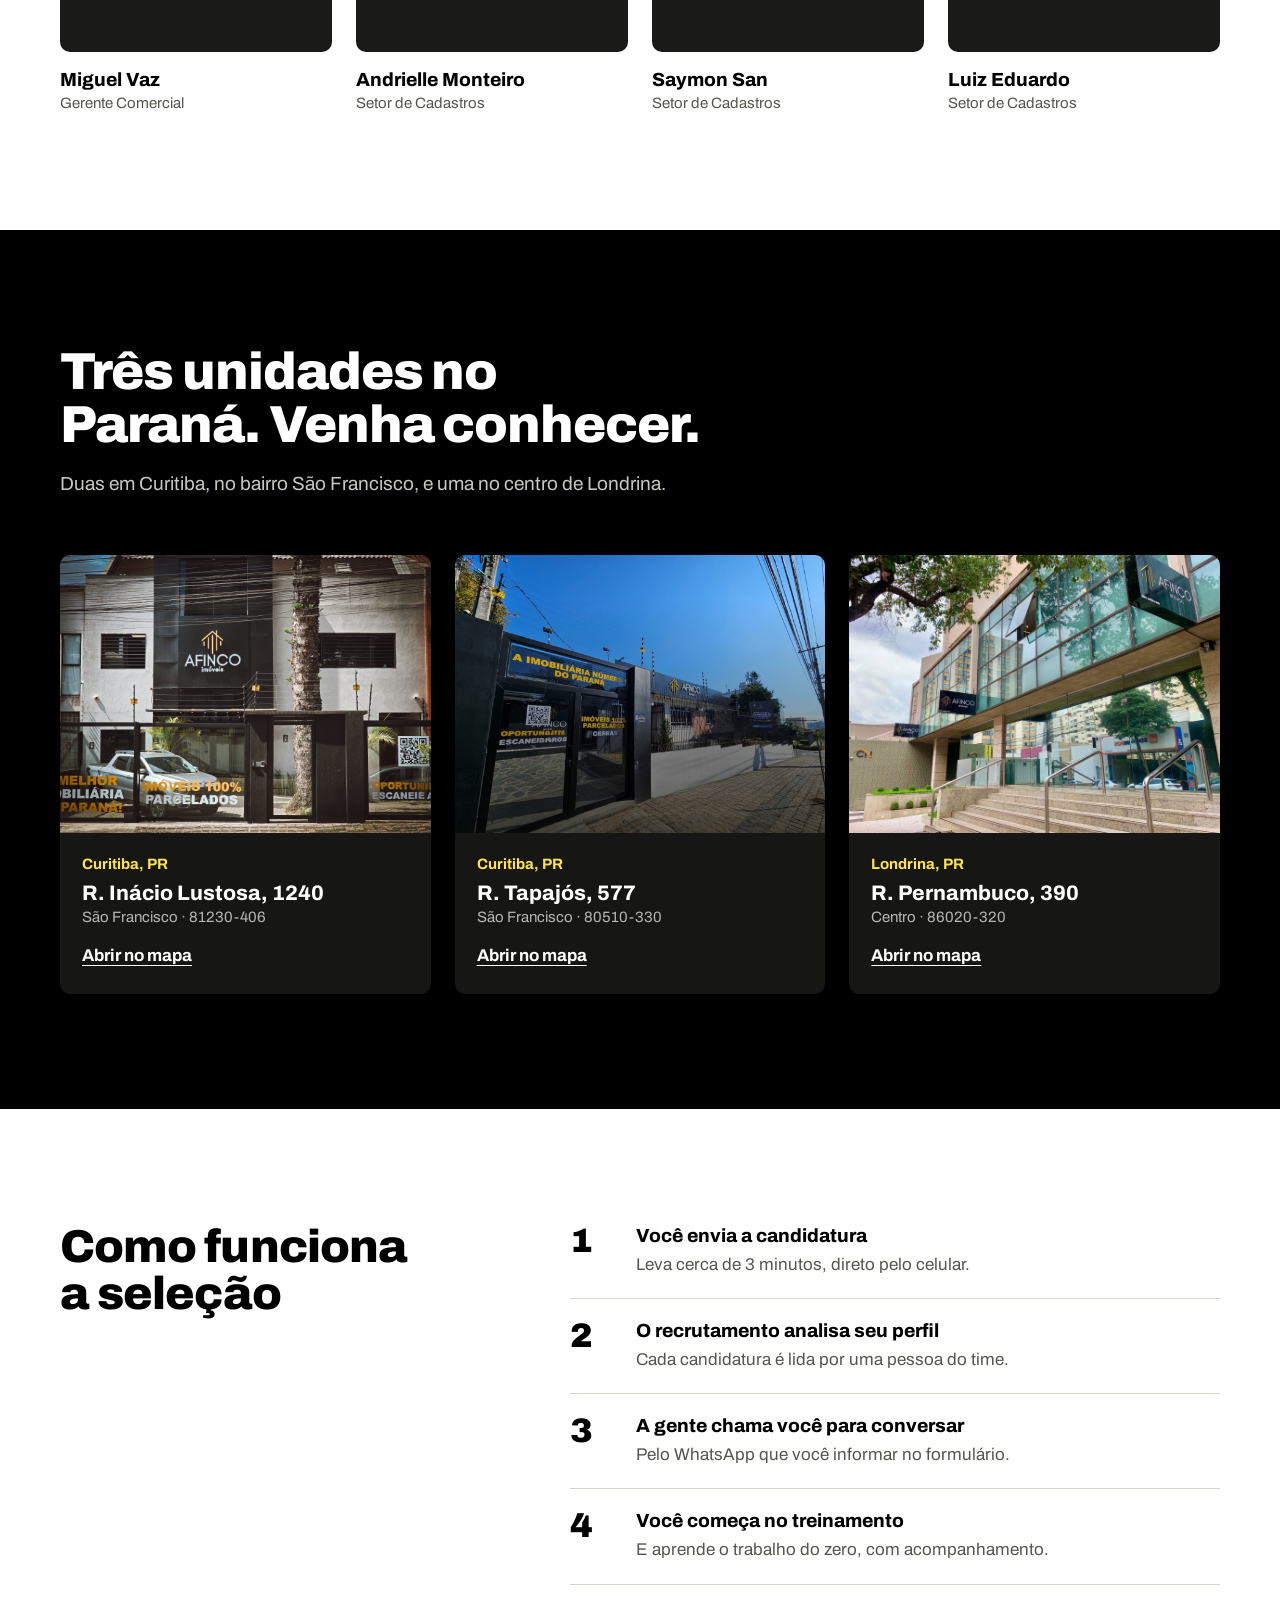
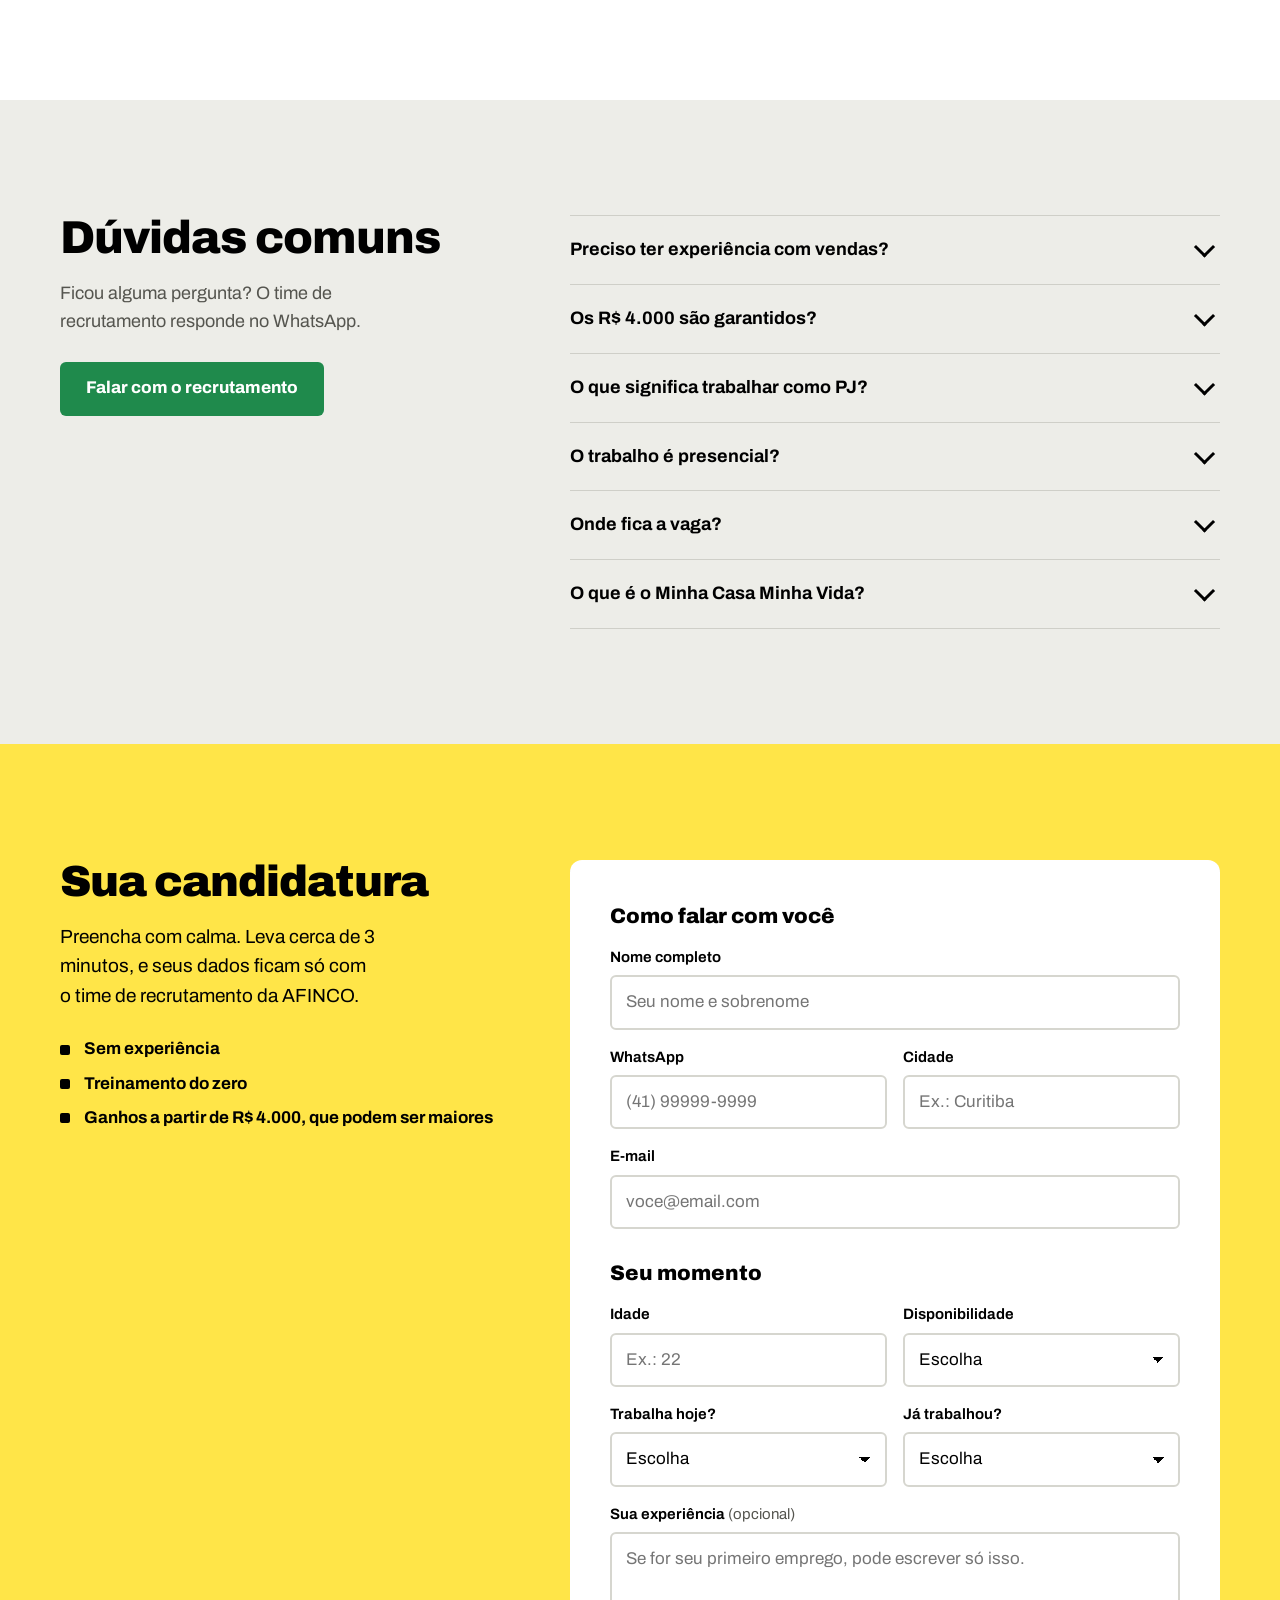
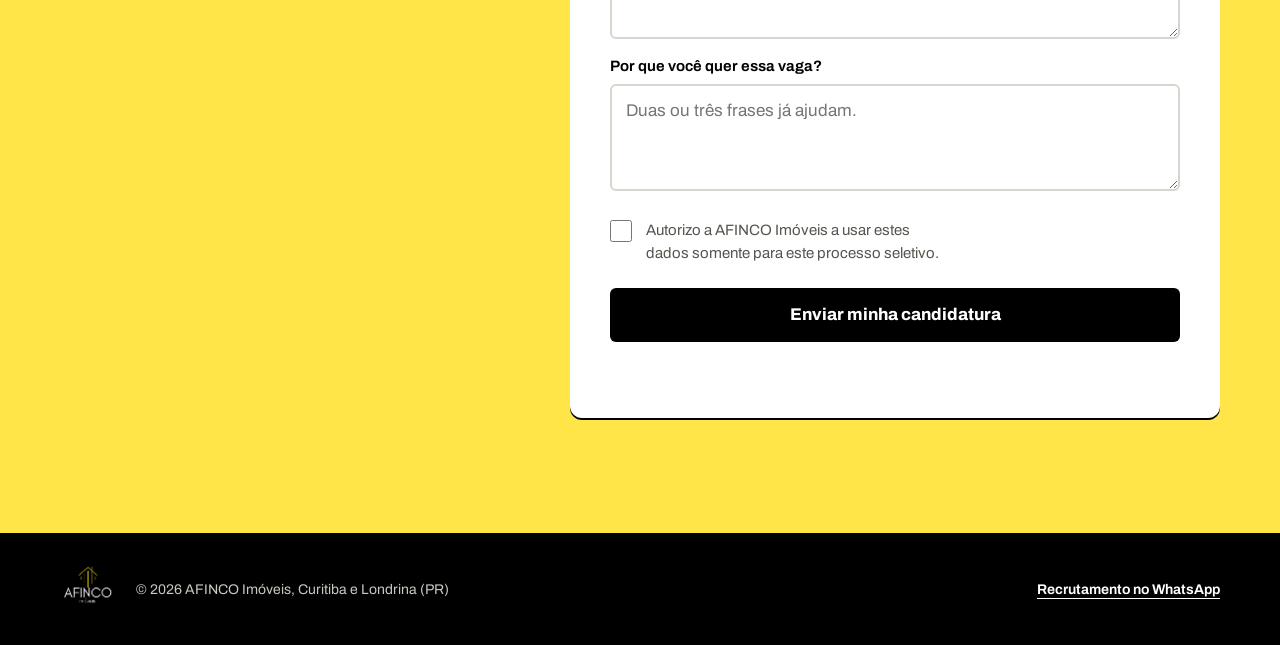
==== commit 4119383d: "Tipografia e simetria: textos sem sobra de linha e layout centralizado no celular" ====
--- a/index.html
+++ b/index.html
@@ -5,15 +5,24 @@
   <meta name="viewport" content="width=device-width, initial-scale=1">
   <title>Vaga sem experiência em Curitiba | AFINCO Imóveis</title>
   <meta name="description" content="Trabalhe no primeiro atendimento de famílias que querem comprar pelo Minha Casa Minha Vida. Trabalho presencial em Curitiba, treinamento do zero e ganhos a partir de R$ 4.000, que podem ser maiores conforme o desempenho.">
-  <meta property="og:title" content="Ajude famílias a conquistar a casa própria | AFINCO Imóveis">
-  <meta property="og:description" content="Vaga presencial em Curitiba, sem experiência, com treinamento do zero.">
-  <meta property="og:image" content="https://www.recrutamentoafinco.com.br/compartilhamento.png">
+  <meta property="og:site_name" content="AFINCO Imóveis">
+  <meta property="og:locale" content="pt_BR">
   <meta property="og:type" content="website">
+  <meta property="og:url" content="https://www.recrutamentoafinco.com.br/">
+  <meta property="og:title" content="Vaga em Curitiba: ajude famílias a conquistar a casa própria">
+  <meta property="og:description" content="Sem experiência e com treinamento do zero. Ganhos a partir de R$ 4.000, que podem ser maiores. Candidate-se em 3 minutos.">
+  <meta property="og:image" content="https://www.recrutamentoafinco.com.br/compartilhamento-v2.png">
+  <meta property="og:image:secure_url" content="https://www.recrutamentoafinco.com.br/compartilhamento-v2.png">
+  <meta property="og:image:type" content="image/png">
+  <meta property="og:image:width" content="1200">
+  <meta property="og:image:height" content="630">
+  <meta property="og:image:alt" content="Vaga aberta em Curitiba na AFINCO Imóveis: ajude famílias a conquistar a casa própria. Ganhos a partir de R$ 4.000.">
+  <meta name="twitter:card" content="summary_large_image">
   <meta name="theme-color" content="#000000">
   <link rel="preconnect" href="https://fonts.googleapis.com">
   <link rel="preconnect" href="https://fonts.gstatic.com" crossorigin>
   <link href="https://fonts.googleapis.com/css2?family=Archivo:wdth,wght@62..125,400..900&display=swap" rel="stylesheet">
-  <link rel="stylesheet" href="style.css">
+  <link rel="stylesheet" href="style.css?v=20261010">
 </head>
 <body>
   <header class="site-header">
@@ -50,7 +59,7 @@
         <div class="hero-side">
           <div class="earn">
             <span class="earn-label">Possíveis ganhos a partir de</span>
-            <strong class="earn-value">R$ 4.000</strong>
+            <strong class="earn-value">R$&nbsp;4.000</strong>
             <span class="earn-note">Não é um valor garantido, e quem se destaca pode ganhar mais do que isso. Os ganhos variam conforme o desempenho. Contratação como PJ.</span>
           </div>
           <figure class="hero-video">
@@ -99,7 +108,7 @@
             <ul class="ticks ticks-yellow">
               <li>Treinamento do zero</li>
               <li>Acompanhamento do time no começo</li>
-              <li>Ganhos a partir de R$ 4.000, que crescem com seu desempenho</li>
+              <li>Ganhos a partir de R$&nbsp;4.000, que crescem com seu desempenho</li>
               <li>Trabalho presencial, perto do time</li>
             </ul>
           </div>
@@ -157,7 +166,7 @@
         </div>
         <div class="faq">
           <details><summary>Preciso ter experiência com vendas?</summary><p>Não. O treinamento começa do zero. E você não negocia nem fecha vendas. Essa parte fica com os corretores.</p></details>
-          <details><summary>Os R$ 4.000 são garantidos?</summary><p>Não. Os ganhos variam conforme o seu desempenho, e quem vai bem pode passar desse valor. Na conversa com o recrutamento você entende o modelo de remuneração em detalhes.</p></details>
+          <details><summary>Os R$&nbsp;4.000 são garantidos?</summary><p>Não. Os ganhos variam conforme o seu desempenho, e quem vai bem pode passar desse valor. Na conversa com o recrutamento você entende o modelo de remuneração em detalhes.</p></details>
           <details><summary>O que significa trabalhar como PJ?</summary><p>Você atua como prestador de serviço, com CNPJ próprio, sem carteira assinada. Se você ainda não tem CNPJ, tire suas dúvidas com o recrutamento antes de começar.</p></details>
           <details><summary>O trabalho é presencial?</summary><p>Sim. O trabalho é presencial, junto com o time da AFINCO em Curitiba.</p></details>
           <details><summary>Onde fica a vaga?</summary><p>A base é no bairro São Francisco, em Curitiba. A AFINCO também tem unidade no centro de Londrina.</p></details>
@@ -174,7 +183,7 @@
           <ul class="apply-recap">
             <li>Sem experiência</li>
             <li>Treinamento do zero</li>
-            <li>Ganhos a partir de R$ 4.000, que podem ser maiores</li>
+            <li>Ganhos a partir de R$&nbsp;4.000, que podem ser maiores</li>
           </ul>
         </div>
         <div class="apply-card">
--- a/style.css
+++ b/style.css
@@ -22,7 +22,9 @@
 h1, h2 { font-weight: 850; font-stretch: 112%; letter-spacing: -.02em; line-height: 1.02; text-wrap: balance; }
 h2 { font-size: clamp(30px, 4.4vw, 52px); }
 h3 { font-size: 19px; font-weight: 750; line-height: 1.25; text-wrap: balance; }
-p, li, summary, figcaption, blockquote, legend, .field { text-wrap: pretty; }
+p { text-wrap: balance; }
+.field { text-wrap: pretty; }
+li, summary, figcaption, blockquote, legend, .consent span, .flow p, .steps p, .unit-body p, .voice-role, .earn-note, .head p, .fit-intro p { text-wrap: balance; }
 :focus-visible { outline: 3px solid var(--black); outline-offset: 3px; }
 .section-black :focus-visible, .site-header :focus-visible, .footer :focus-visible { outline-color: var(--yellow); }
 .wrap { width: min(var(--wrap), 100% - 2 * var(--gutter)); margin-inline: auto; }
@@ -56,14 +58,14 @@
 .hero-place { font-weight: 650; font-size: 16px; margin-bottom: 18px; }
 .hero h1 { font-size: clamp(42px, 6.6vw, 86px); font-stretch: 118%; font-weight: 900; line-height: .96; letter-spacing: -.03em; }
 .hero-sub { margin-top: 24px; max-width: 34em; font-size: clamp(17px, 1.6vw, 20px); line-height: 1.5; }
-.hero-facts { display: flex; flex-wrap: wrap; gap: 8px; margin: 28px 0 0; padding: 0; list-style: none; }
-.hero-facts li { padding: 8px 14px; border: 2px solid var(--black); border-radius: 999px; font-weight: 700; font-size: 15px; }
-.hero-facts span { white-space: nowrap; }
+.hero-facts { display: grid; grid-template-columns: repeat(3, minmax(0, 1fr)); gap: 8px; max-width: 520px; margin: 28px 0 0; padding: 0; list-style: none; }
+.hero-facts li { display: grid; place-content: center; padding: 10px 8px; border: 2px solid var(--black); border-radius: 10px; text-align: center; font-weight: 700; font-size: 15px; line-height: 1.2; }
+.hero-facts span { display: block; white-space: nowrap; }
 .hero-cta { display: flex; flex-wrap: wrap; align-items: center; gap: 14px 18px; margin-top: 32px; }
 .hero-cta .btn { min-height: 60px; padding: 0 32px; font-size: 18px; }
 .hero-cta span { font-size: 15px; font-weight: 600; }
 
-.hero-side { display: grid; gap: 16px; justify-items: start; max-width: 420px; }
+.hero-side { display: grid; gap: 16px; justify-items: center; width: 100%; max-width: 420px; justify-self: end; }
 .hero-side .earn { width: 100%; }
 .hero-video { width: 250px; }
 .earn { display: grid; gap: 2px; padding: 20px 22px; background: var(--black); color: var(--white); border-radius: 10px; }
@@ -73,7 +75,7 @@
 .hero-video { margin: 0; }
 .ratio { position: relative; aspect-ratio: 9 / 16; background: #1a1a18; border-radius: 10px; overflow: hidden; }
 .ratio iframe { position: absolute; inset: 0; width: 100%; height: 100%; border: 0; }
-.hero-video figcaption { margin-top: 10px; font-size: 14px; font-weight: 600; }
+.hero-video figcaption { margin-top: 10px; font-size: 14px; font-weight: 600; text-align: center; }
 
 /* Entrada da página: o único movimento automático */
 @media (prefers-reduced-motion: no-preference) {
@@ -102,9 +104,10 @@
 .flow p { margin-top: 10px; color: var(--graphite); }
 
 /* Para quem é */
-.fit { display: grid; grid-template-columns: minmax(0, 1fr) minmax(0, 1.1fr); gap: clamp(36px, 6vw, 88px); align-items: start; }
+.fit { display: grid; grid-template-columns: 1fr; gap: clamp(32px, 4vw, 48px); }
+.fit-intro { max-width: 760px; }
 .fit-intro p { margin: 20px 0 30px; font-size: 19px; color: var(--graphite); max-width: 32em; }
-.fit-lists { display: grid; grid-template-columns: 1fr 1fr; gap: 20px; }
+.fit-lists { display: grid; grid-template-columns: 1fr 1fr; gap: 20px; align-items: stretch; }
 .fit-lists > div { padding: 26px 24px; background: var(--white); border-radius: 10px; }
 .fit-lists > div:last-child { background: var(--black); color: var(--white); }
 .ticks { margin: 16px 0 0; padding: 0; list-style: none; display: grid; gap: 12px; }
@@ -152,7 +155,9 @@
 .apply { background: var(--yellow); }
 .apply-grid { display: grid; grid-template-columns: minmax(0, .8fr) minmax(0, 1.2fr); gap: clamp(32px, 6vw, 88px); align-items: start; }
 .apply-intro { position: sticky; top: 100px; }
-.apply-intro h2 { font-size: clamp(36px, 5vw, 64px); font-stretch: 118%; font-weight: 900; }
+.apply-intro h2 { font-size: clamp(32px, 3.4vw, 50px); font-stretch: 112%; font-weight: 900; }
+.steps-wrap h2, .faq-intro h2 { font-size: clamp(30px, 3.6vw, 48px); }
+@media (min-width: 981px) { .faq-intro h2, .apply-intro h2 { white-space: nowrap; } }
 .apply-intro > p { margin-top: 18px; font-size: 19px; max-width: 26em; }
 .apply-recap { margin: 26px 0 0; padding: 0; list-style: none; display: grid; gap: 8px; font-weight: 700; }
 .apply-recap li { padding-left: 24px; position: relative; }
@@ -200,7 +205,9 @@
   .hero-grid, .fit, .steps-wrap, .faq-wrap, .apply-grid { grid-template-columns: 1fr; }
   .apply-intro { position: static; }
   .flow { grid-template-columns: 1fr 1fr; row-gap: 48px; }
-  .units { gap: 16px; }
+  .units { grid-template-columns: 1fr; gap: 16px; }
+  .unit { display: grid; grid-template-columns: 180px 1fr; align-items: stretch; }
+  .unit img { height: 100%; aspect-ratio: auto; min-height: 150px; }
   .voices { grid-template-columns: repeat(2, minmax(0, 300px)); }
 }
 
@@ -212,9 +219,8 @@
   .hero-cta .btn { width: 100%; }
   .hero-cta span { width: 100%; text-align: center; }
   .hero-mark { display: none; }
-  .hero-facts { display: grid; grid-template-columns: repeat(3, 1fr); gap: 8px; }
-  .hero-facts li { display: grid; place-content: center; padding: 10px 6px; border-radius: 10px; text-align: center; font-size: 14px; line-height: 1.2; }
-  .hero-facts span { display: block; }
+  .hero-facts { max-width: none; }
+  .hero-facts li { padding: 10px 6px; font-size: 14px; }
   .hero-video figcaption, .hero-cta span { text-wrap: balance; }
   .fit-intro .btn, .faq-intro .btn { width: 100%; }
   .fit-lists > div { padding: 22px 18px; }
@@ -246,9 +252,23 @@
   .hero-side { max-width: none; justify-items: stretch; }
   .hero-video { width: min(280px, 100%); margin-inline: auto; }
   .hero-video figcaption { text-align: center; }
-  .voices { grid-template-columns: none; grid-auto-flow: column; grid-auto-columns: 72%; gap: 14px; overflow-x: auto; scroll-snap-type: x mandatory; margin-inline: calc(-1 * var(--gutter)); padding: 0 var(--gutter) 8px; scroll-padding-inline: var(--gutter); }
-  .voice { scroll-snap-align: start; }
+  .voices { grid-template-columns: none; grid-auto-flow: column; grid-auto-columns: 72vw; gap: 14px; overflow-x: auto; scroll-snap-type: x mandatory; margin-inline: calc(-1 * var(--gutter)); padding: 0 14vw 8px; scrollbar-width: none; }
+  .voices::-webkit-scrollbar { display: none; }
+  .voice { scroll-snap-align: center; text-align: center; }
+  .voice blockquote { border-left: 0; padding-left: 0; }
   .head p, .fit-intro p, .apply-intro > p { font-size: 17px; }
+  .apply-intro h2 { font-size: min(40px, 10vw); }
+
+  /* Celular: um eixo central único para títulos e chamadas; conteúdo dos cartões segue à esquerda */
+  p { text-wrap: balance; }
+  .hero-copy, .head, .fit-intro, .faq-intro, .apply-intro, .steps-wrap > h2 { text-align: center; }
+  .hero-sub, .head p, .fit-intro p, .apply-intro > p, .faq-intro p { margin-inline: auto; }
+  .hero-facts { justify-content: center; }
+  .earn { justify-items: center; text-align: center; }
+  .apply-recap { text-align: center; }
+  .apply-recap li { padding-left: 0; }
+  .apply-recap li::before { display: none; }
+  .fit-lists > div, .steps, .faq, .form { text-align: left; }
   .footer a { margin-left: 0; }
 
   .dock { position: fixed; left: 0; right: 0; bottom: 0; z-index: 50; display: flex; gap: 10px; padding: 12px 16px calc(12px + env(safe-area-inset-bottom)); background: var(--black); transition: transform .25s ease; }
@@ -257,3 +277,10 @@
   .dock-whats { display: grid; place-items: center; width: 54px; flex: none; border-radius: 6px; background: var(--whats); }
   .dock-whats svg { width: 26px; height: 26px; fill: var(--white); }
 }
+
+/* Celulares bem estreitos (até 380px) */
+@media (max-width: 380px) {
+  .unit { grid-template-columns: 96px 1fr; }
+  .unit h3 { font-size: 15px; }
+  .btn { padding-inline: 12px; font-size: 15px; white-space: nowrap; }
+}
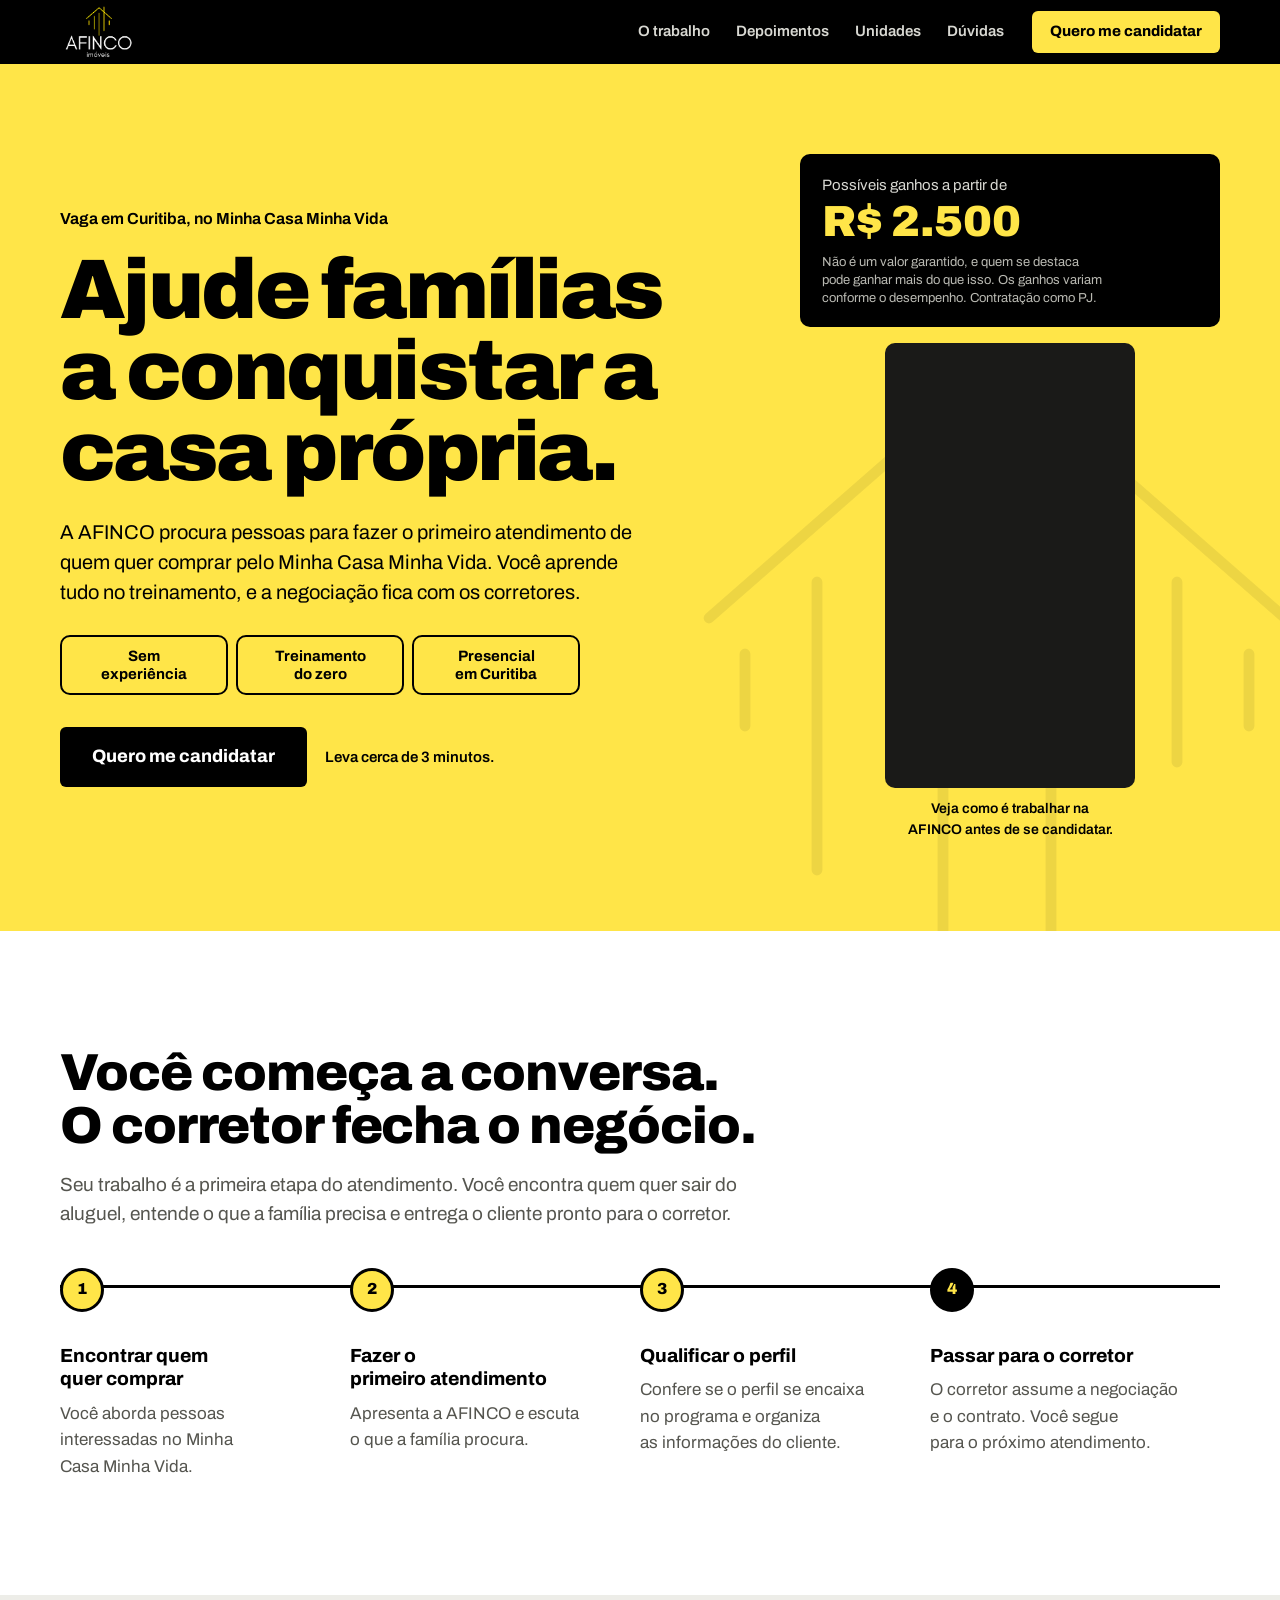
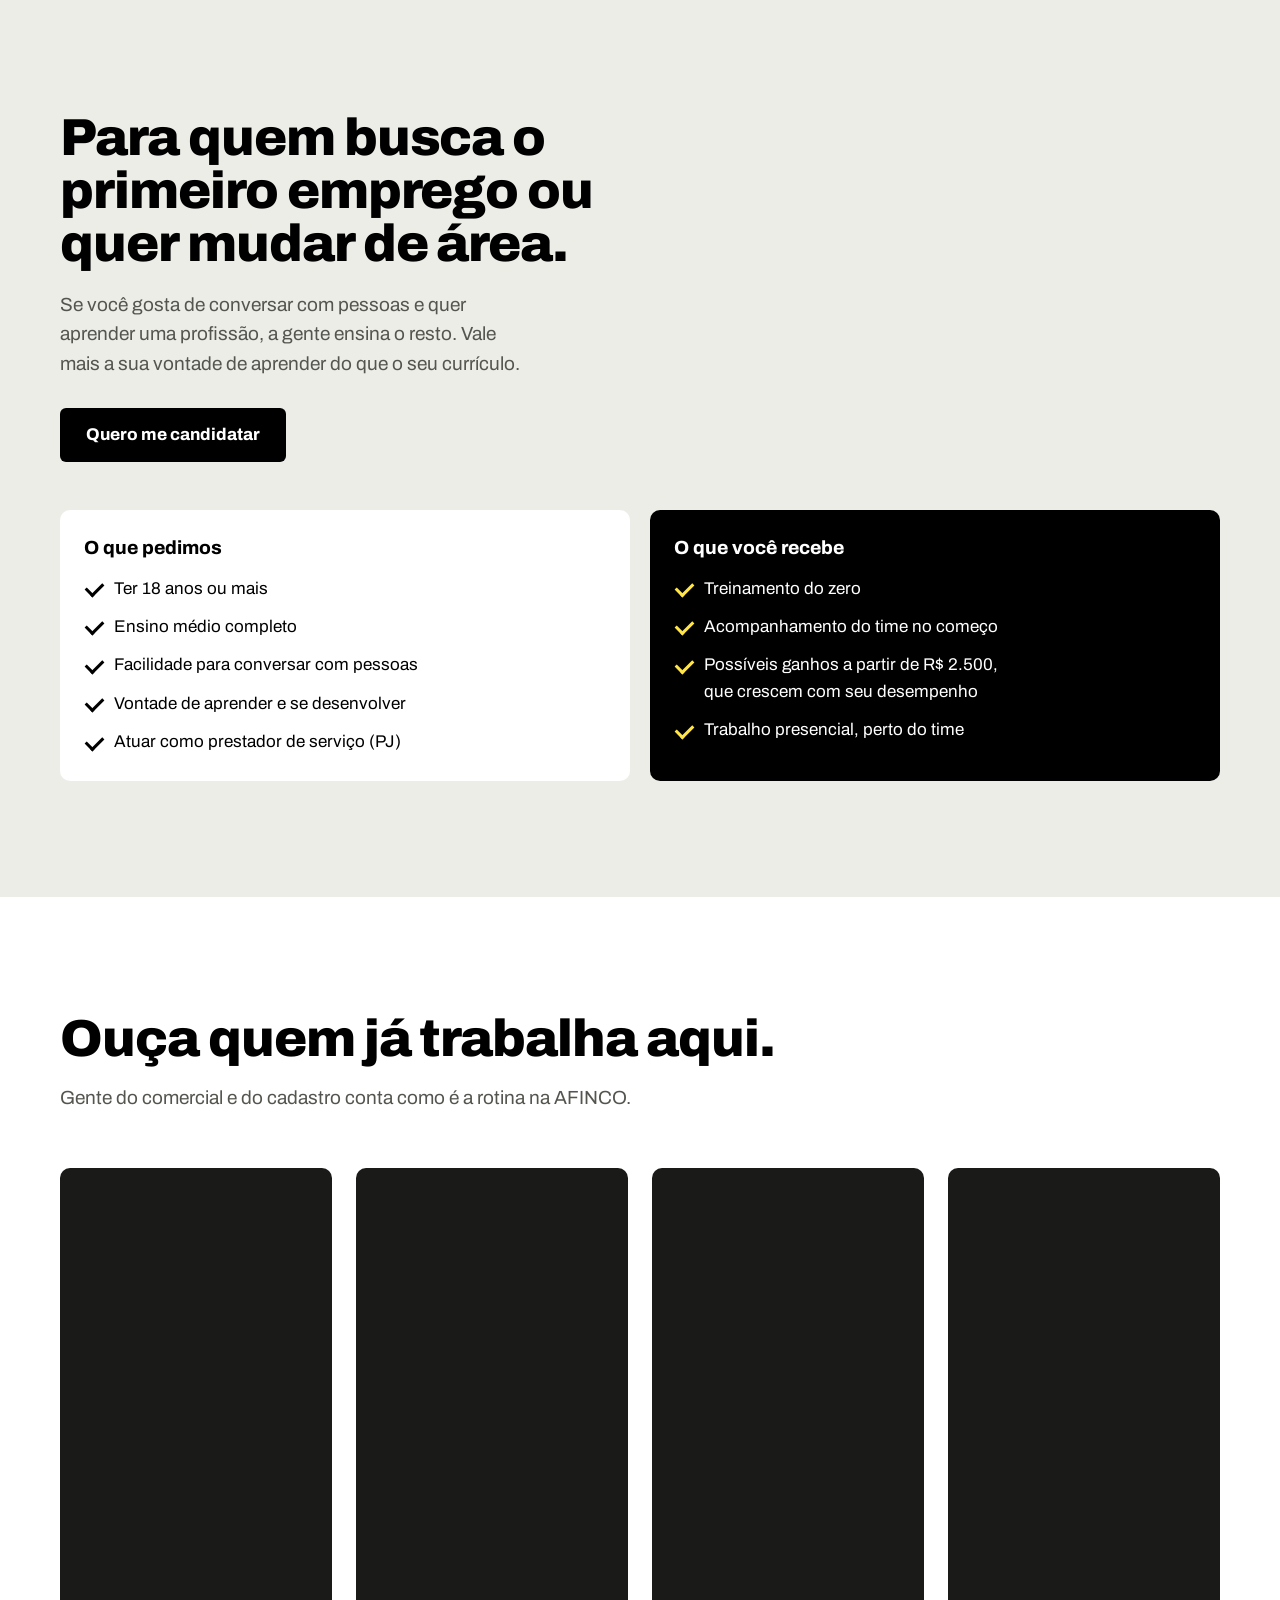
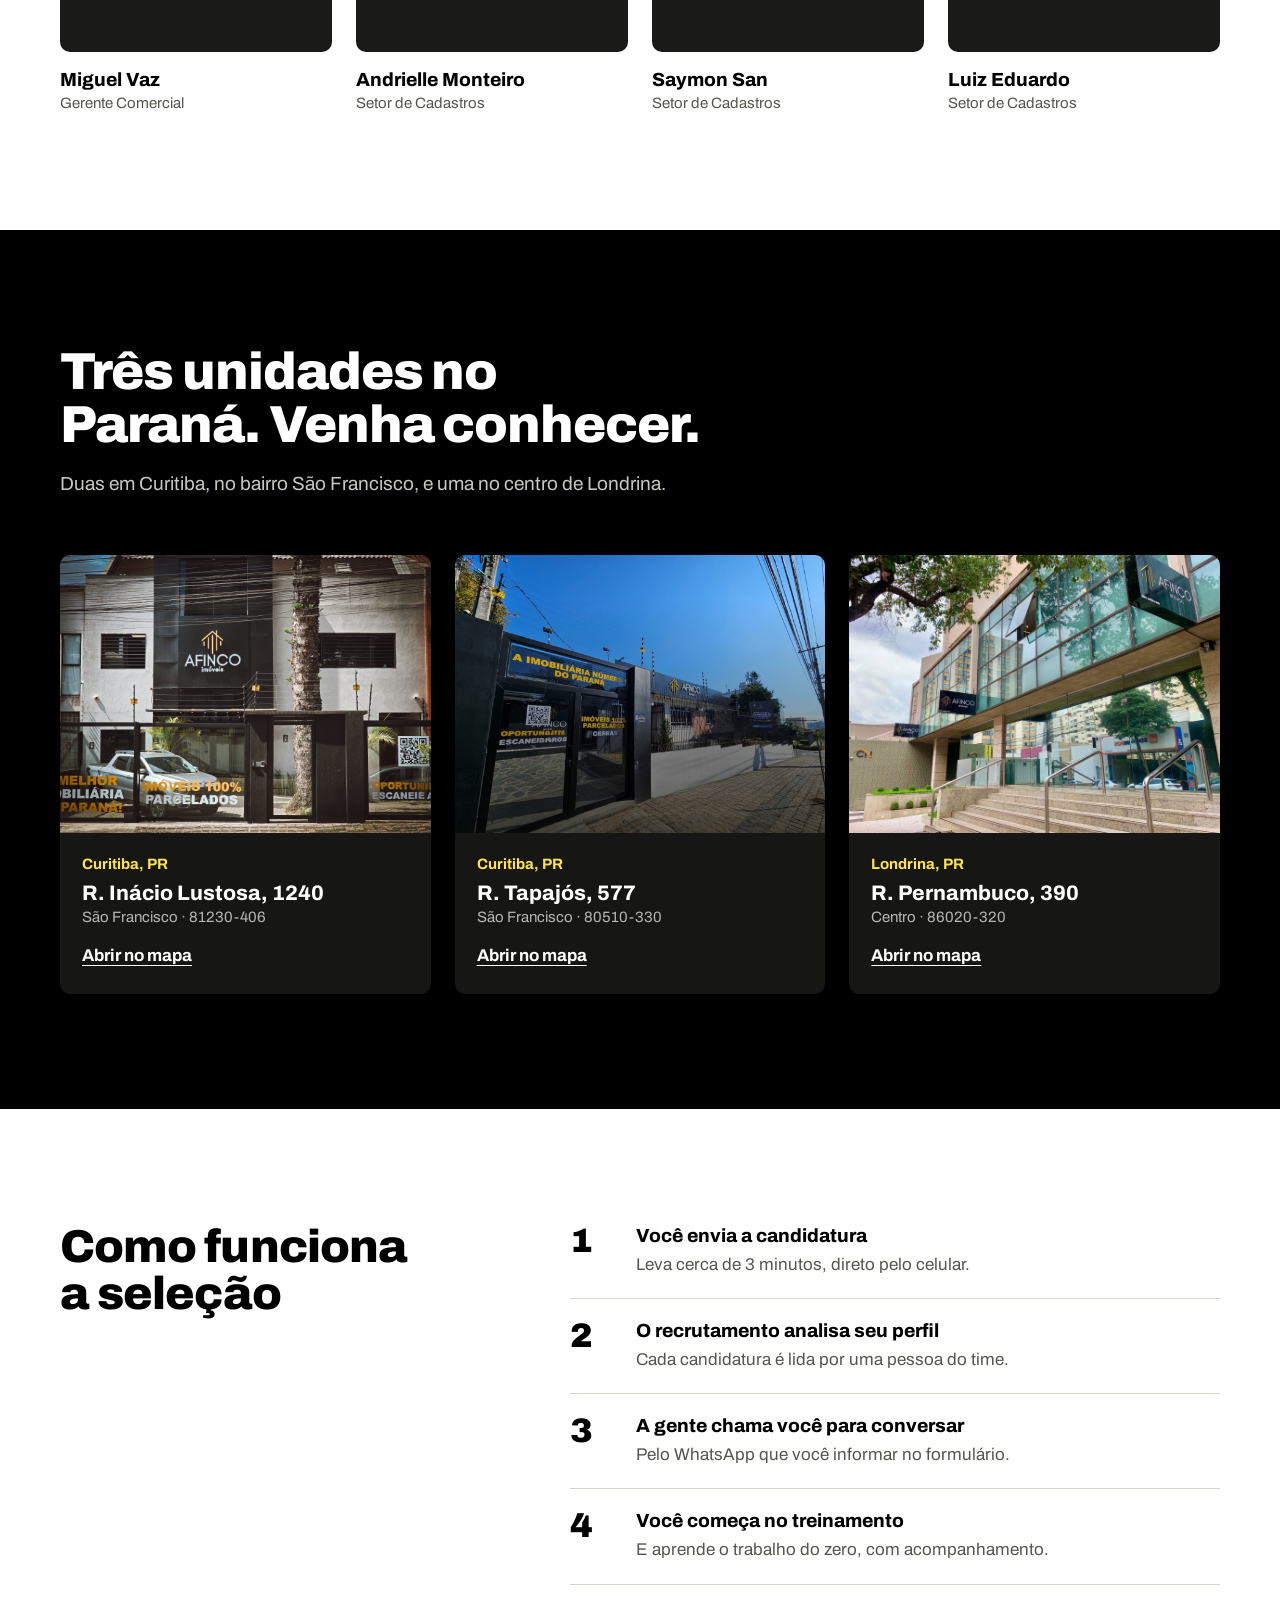
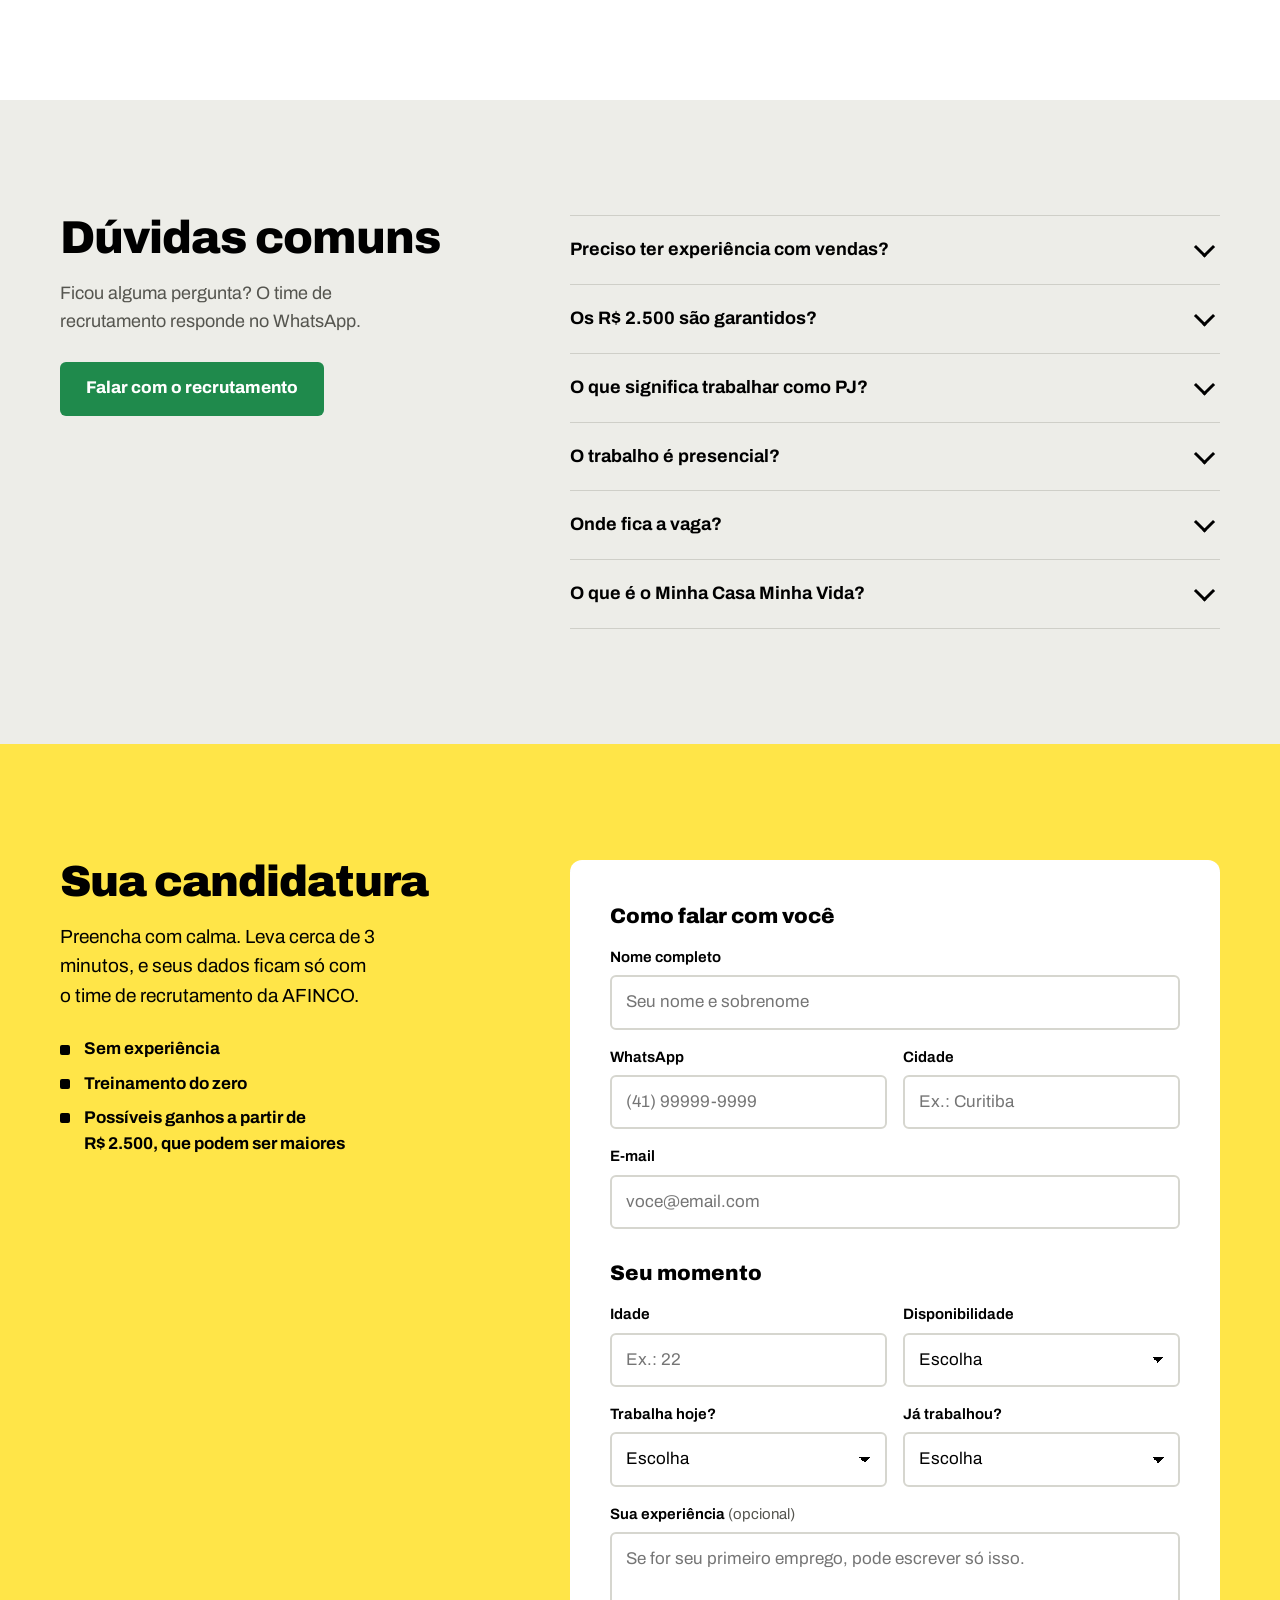
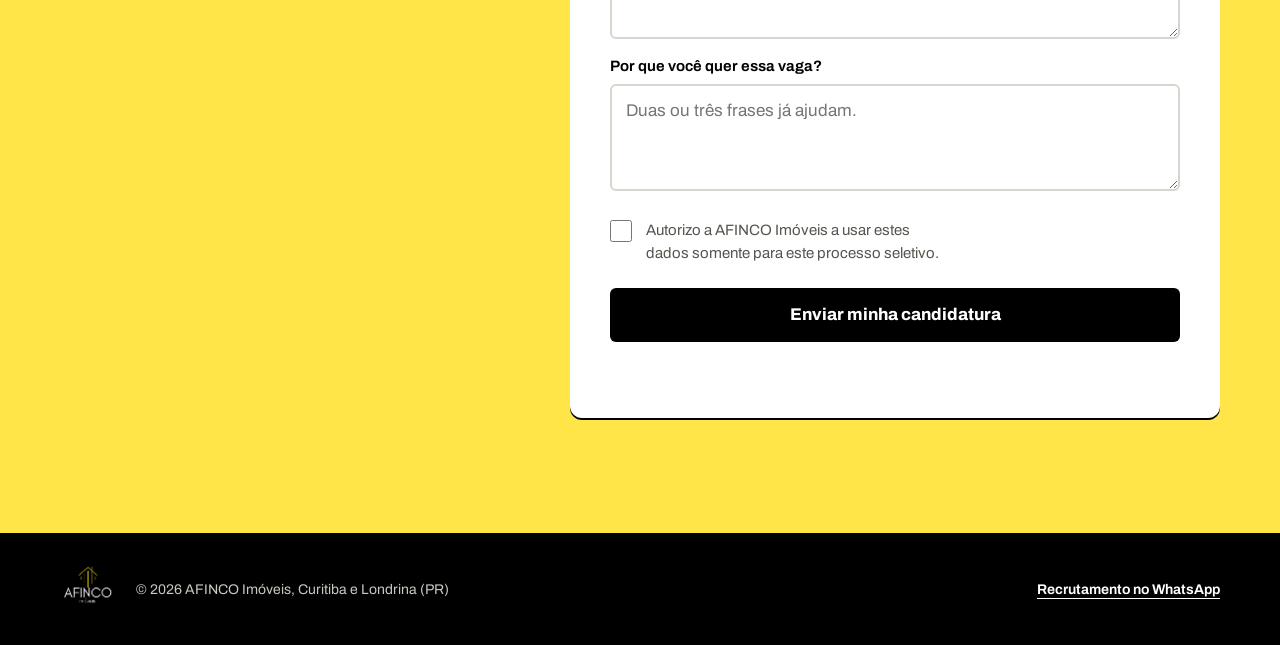
==== commit 3e7b9c66: "Ganhos a partir de R$ 2.500 e nova prévia" ====
--- a/index.html
+++ b/index.html
@@ -4,19 +4,19 @@
   <meta charset="utf-8">
   <meta name="viewport" content="width=device-width, initial-scale=1">
   <title>Vaga sem experiência em Curitiba | AFINCO Imóveis</title>
-  <meta name="description" content="Trabalhe no primeiro atendimento de famílias que querem comprar pelo Minha Casa Minha Vida. Trabalho presencial em Curitiba, treinamento do zero e ganhos a partir de R$ 4.000, que podem ser maiores conforme o desempenho.">
+  <meta name="description" content="Trabalhe no primeiro atendimento de famílias que querem comprar pelo Minha Casa Minha Vida. Trabalho presencial em Curitiba, treinamento do zero e possíveis ganhos a partir de R$ 2.500, que podem ser maiores conforme o desempenho.">
   <meta property="og:site_name" content="AFINCO Imóveis">
   <meta property="og:locale" content="pt_BR">
   <meta property="og:type" content="website">
   <meta property="og:url" content="https://www.recrutamentoafinco.com.br/">
   <meta property="og:title" content="Vaga em Curitiba: ajude famílias a conquistar a casa própria">
-  <meta property="og:description" content="Sem experiência e com treinamento do zero. Ganhos a partir de R$ 4.000, que podem ser maiores. Candidate-se em 3 minutos.">
-  <meta property="og:image" content="https://www.recrutamentoafinco.com.br/compartilhamento-v2.png">
-  <meta property="og:image:secure_url" content="https://www.recrutamentoafinco.com.br/compartilhamento-v2.png">
+  <meta property="og:description" content="Sem experiência e com treinamento do zero. Possíveis ganhos a partir de R$ 2.500, que podem ser maiores. Candidate-se em 3 minutos.">
+  <meta property="og:image" content="https://www.recrutamentoafinco.com.br/compartilhamento-v3.png">
+  <meta property="og:image:secure_url" content="https://www.recrutamentoafinco.com.br/compartilhamento-v3.png">
   <meta property="og:image:type" content="image/png">
   <meta property="og:image:width" content="1200">
   <meta property="og:image:height" content="630">
-  <meta property="og:image:alt" content="Vaga aberta em Curitiba na AFINCO Imóveis: ajude famílias a conquistar a casa própria. Ganhos a partir de R$ 4.000.">
+  <meta property="og:image:alt" content="Vaga aberta em Curitiba na AFINCO Imóveis: ajude famílias a conquistar a casa própria. Possíveis ganhos a partir de R$ 2.500.">
   <meta name="twitter:card" content="summary_large_image">
   <meta name="theme-color" content="#000000">
   <link rel="preconnect" href="https://fonts.googleapis.com">
@@ -59,7 +59,7 @@
         <div class="hero-side">
           <div class="earn">
             <span class="earn-label">Possíveis ganhos a partir de</span>
-            <strong class="earn-value">R$&nbsp;4.000</strong>
+            <strong class="earn-value">R$&nbsp;2.500</strong>
             <span class="earn-note">Não é um valor garantido, e quem se destaca pode ganhar mais do que isso. Os ganhos variam conforme o desempenho. Contratação como PJ.</span>
           </div>
           <figure class="hero-video">
@@ -108,7 +108,7 @@
             <ul class="ticks ticks-yellow">
               <li>Treinamento do zero</li>
               <li>Acompanhamento do time no começo</li>
-              <li>Ganhos a partir de R$&nbsp;4.000, que crescem com seu desempenho</li>
+              <li>Possíveis ganhos a partir de R$&nbsp;2.500, que crescem com seu desempenho</li>
               <li>Trabalho presencial, perto do time</li>
             </ul>
           </div>
@@ -166,7 +166,7 @@
         </div>
         <div class="faq">
           <details><summary>Preciso ter experiência com vendas?</summary><p>Não. O treinamento começa do zero. E você não negocia nem fecha vendas. Essa parte fica com os corretores.</p></details>
-          <details><summary>Os R$&nbsp;4.000 são garantidos?</summary><p>Não. Os ganhos variam conforme o seu desempenho, e quem vai bem pode passar desse valor. Na conversa com o recrutamento você entende o modelo de remuneração em detalhes.</p></details>
+          <details><summary>Os R$&nbsp;2.500 são garantidos?</summary><p>Não. Os ganhos variam conforme o seu desempenho, e quem vai bem pode passar desse valor. Na conversa com o recrutamento você entende o modelo de remuneração em detalhes.</p></details>
           <details><summary>O que significa trabalhar como PJ?</summary><p>Você atua como prestador de serviço, com CNPJ próprio, sem carteira assinada. Se você ainda não tem CNPJ, tire suas dúvidas com o recrutamento antes de começar.</p></details>
           <details><summary>O trabalho é presencial?</summary><p>Sim. O trabalho é presencial, junto com o time da AFINCO em Curitiba.</p></details>
           <details><summary>Onde fica a vaga?</summary><p>A base é no bairro São Francisco, em Curitiba. A AFINCO também tem unidade no centro de Londrina.</p></details>
@@ -183,7 +183,7 @@
           <ul class="apply-recap">
             <li>Sem experiência</li>
             <li>Treinamento do zero</li>
-            <li>Ganhos a partir de R$&nbsp;4.000, que podem ser maiores</li>
+            <li>Possíveis ganhos a partir de R$&nbsp;2.500, que podem ser maiores</li>
           </ul>
         </div>
         <div class="apply-card">
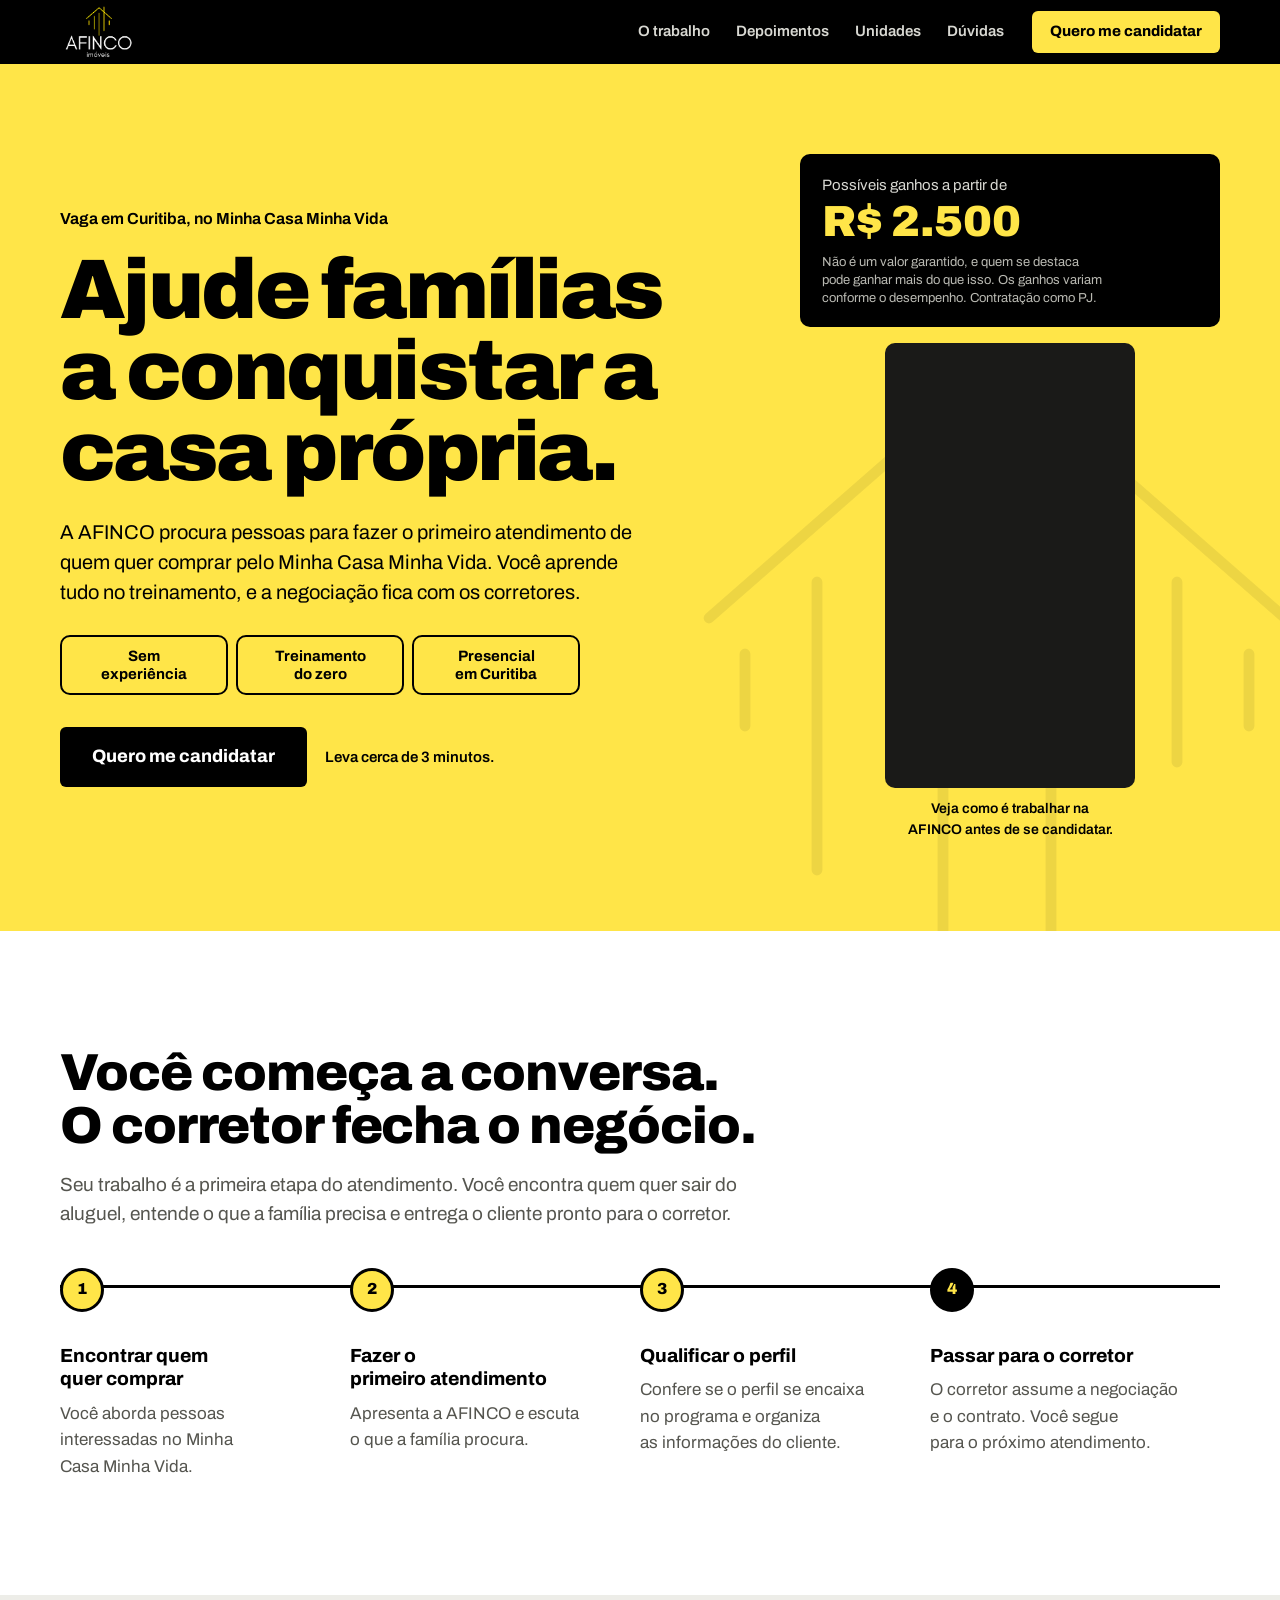
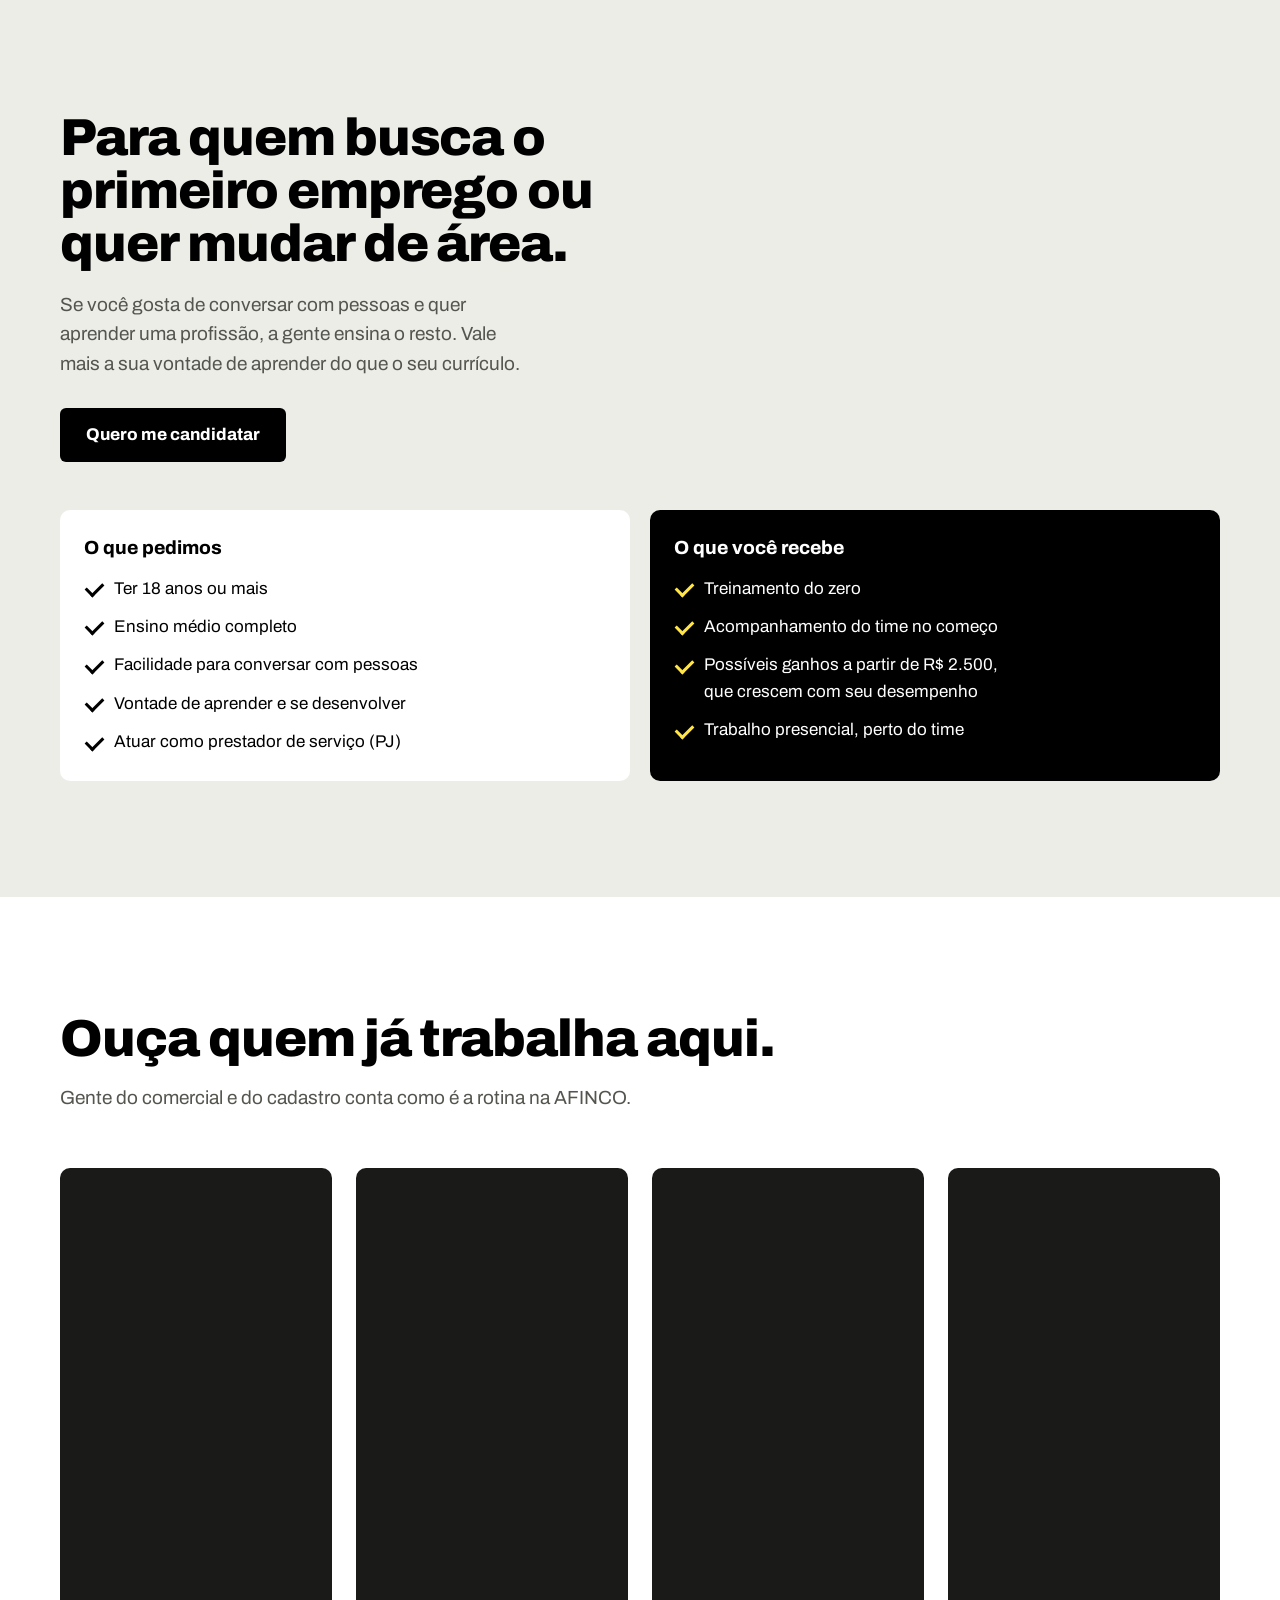
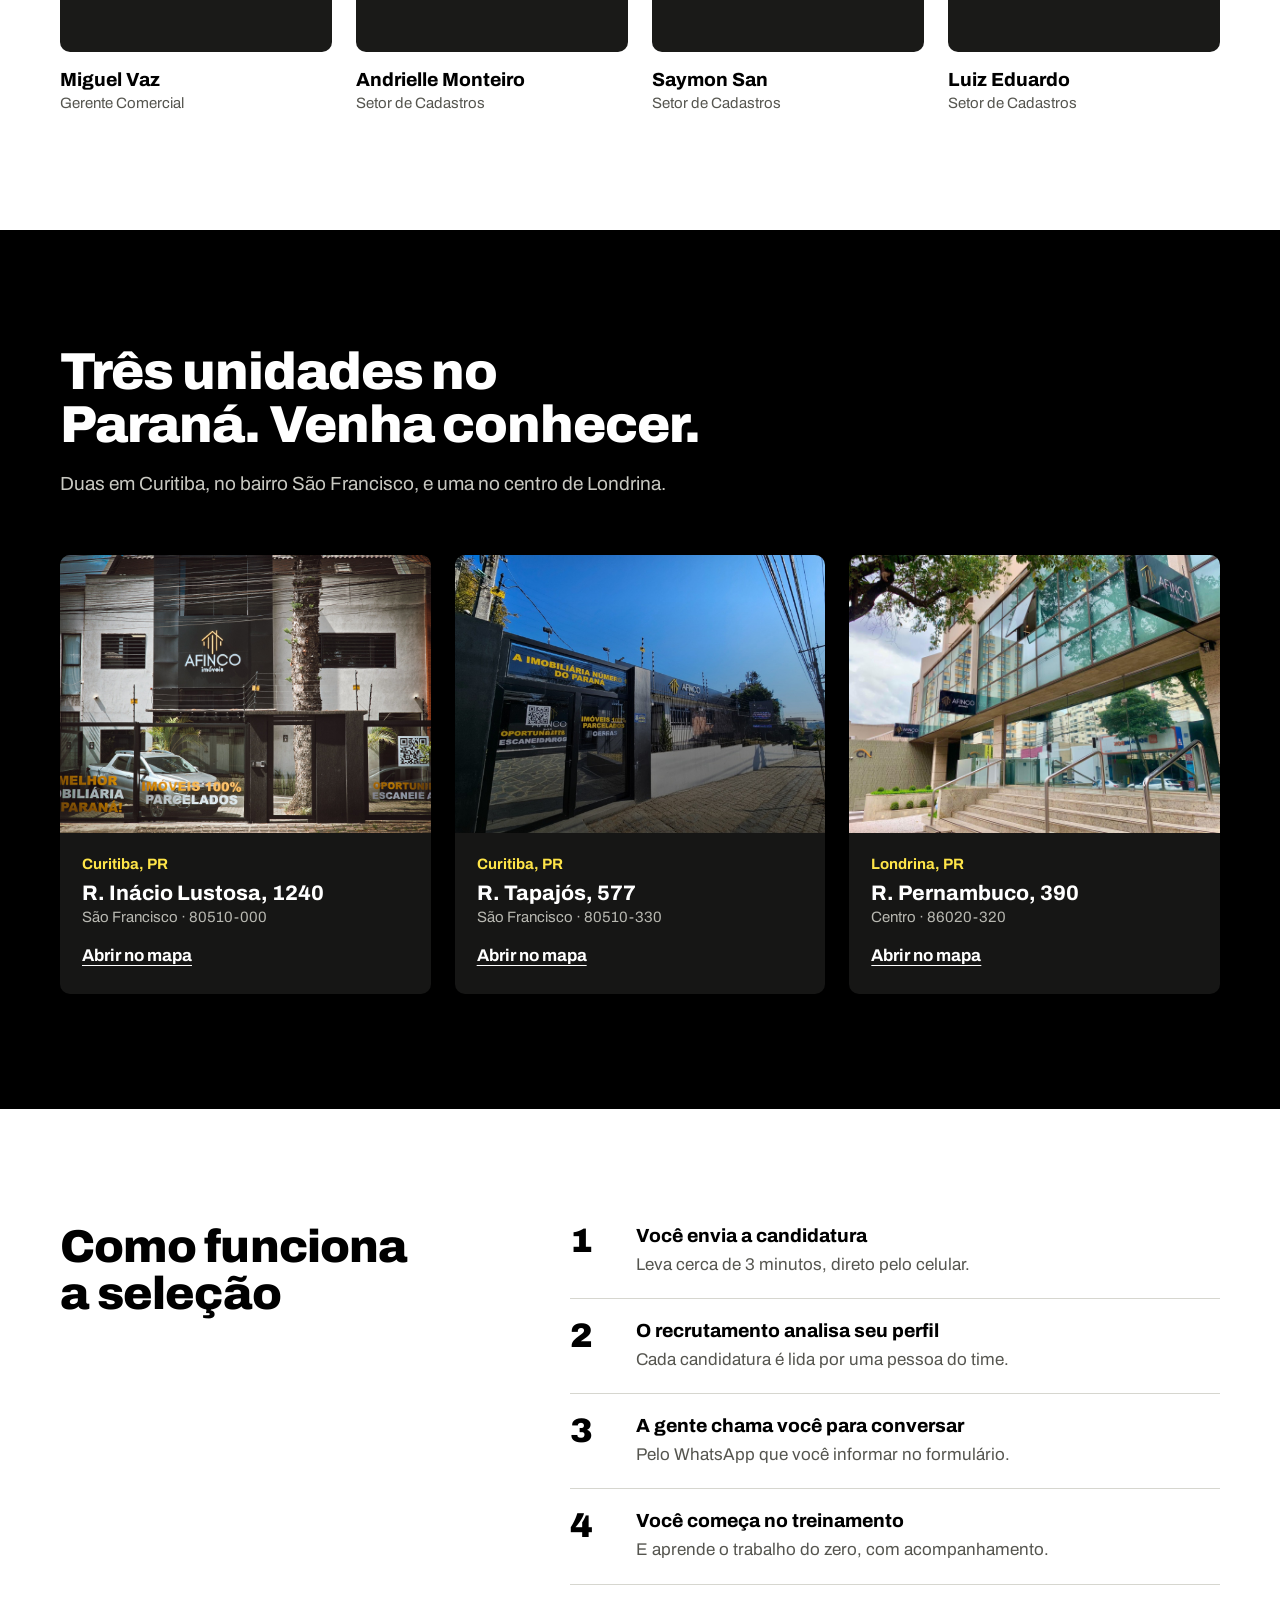
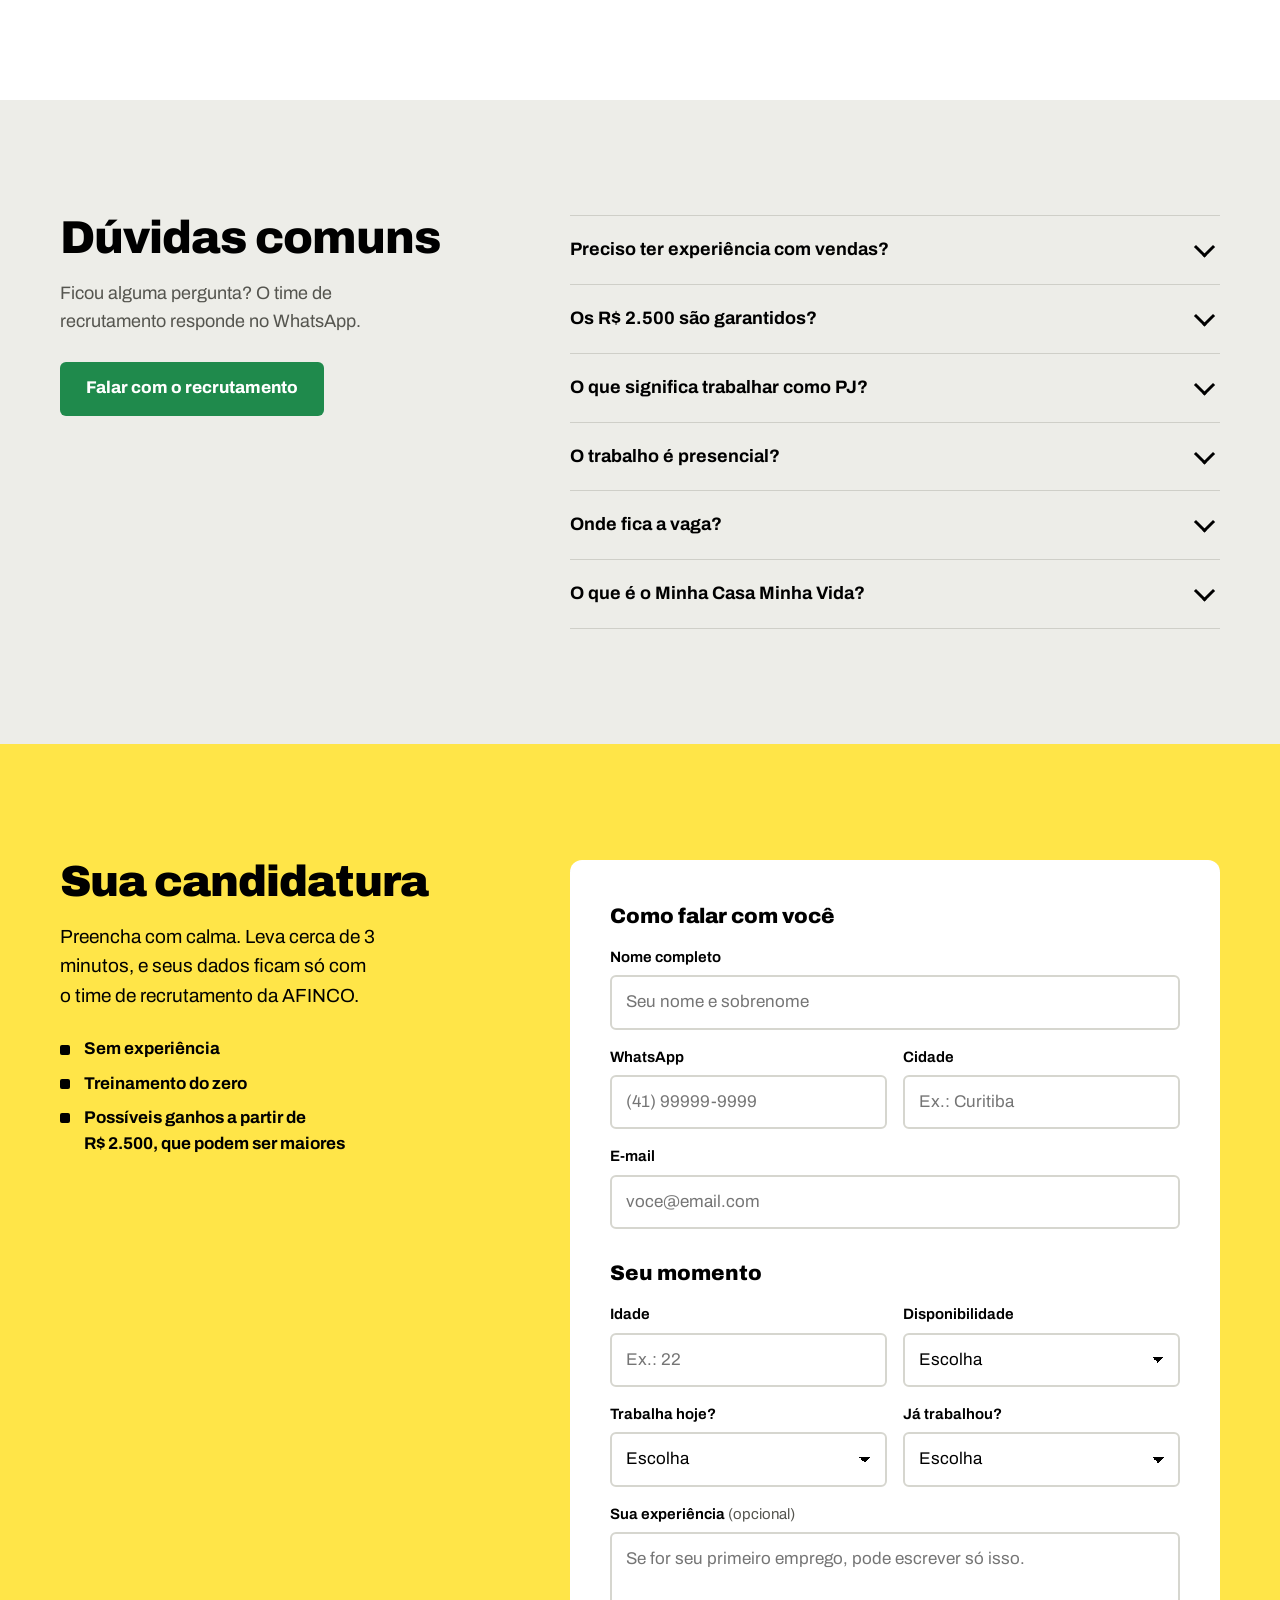
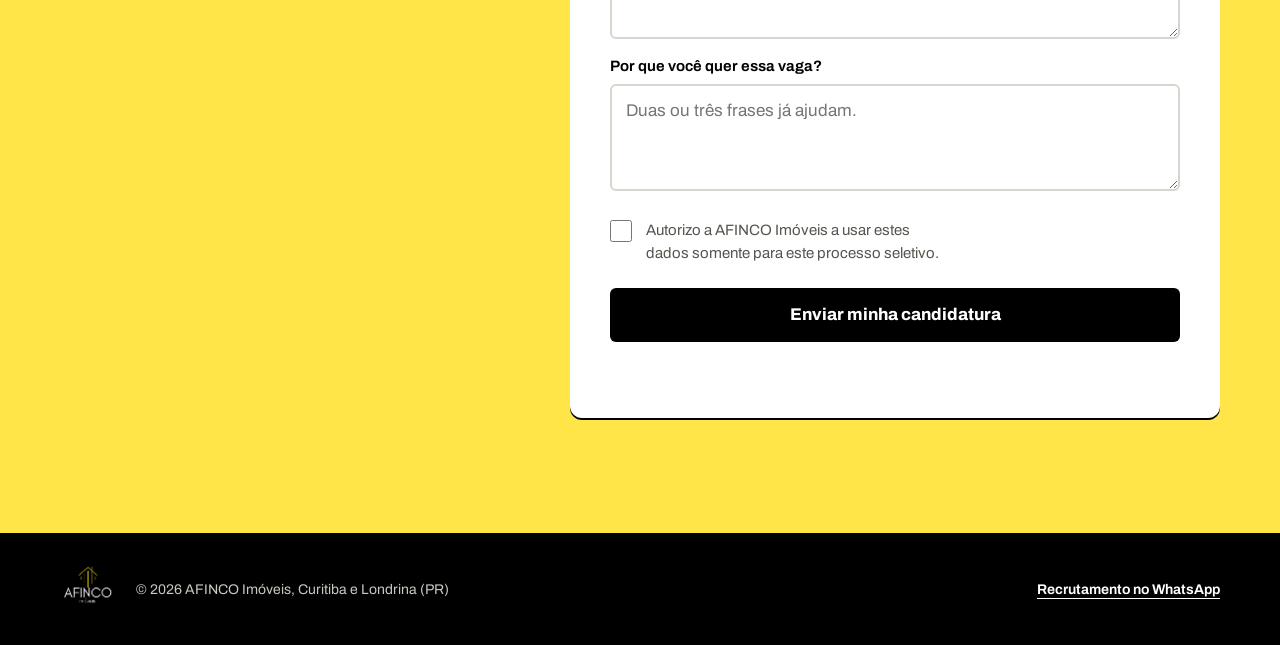
==== commit 9288aad5: "Corrige CEP da unidade Inácio Lustosa" ====
--- a/index.html
+++ b/index.html
@@ -138,7 +138,7 @@
           <p>Duas em Curitiba, no bairro São Francisco, e uma no centro de Londrina.</p>
         </div>
         <div class="units" id="unitsGrid">
-          <article class="unit"><img src="unidade-curitiba-inacio-lustosa.jpg" alt="Fachada da AFINCO na Rua Inácio Lustosa" loading="lazy"><div class="unit-body"><p class="unit-city">Curitiba, PR</p><h3>R. Inácio Lustosa, 1240</h3><p>São Francisco · 81230-406</p><a target="_blank" rel="noopener" href="https://www.google.com/maps/search/?api=1&query=R.%20In%C3%A1cio%20Lustosa%2C%201240%20-%20S%C3%A3o%20Francisco%2C%20Curitiba%20-%20PR">Abrir no mapa</a></div></article>
+          <article class="unit"><img src="unidade-curitiba-inacio-lustosa.jpg" alt="Fachada da AFINCO na Rua Inácio Lustosa" loading="lazy"><div class="unit-body"><p class="unit-city">Curitiba, PR</p><h3>R. Inácio Lustosa, 1240</h3><p>São Francisco · 80510-000</p><a target="_blank" rel="noopener" href="https://www.google.com/maps/search/?api=1&query=R.%20In%C3%A1cio%20Lustosa%2C%201240%20-%20S%C3%A3o%20Francisco%2C%20Curitiba%20-%20PR">Abrir no mapa</a></div></article>
           <article class="unit"><img src="unidade-curitiba-tapajos.jpg" alt="Fachada da AFINCO na Rua Tapajós" loading="lazy"><div class="unit-body"><p class="unit-city">Curitiba, PR</p><h3>R. Tapajós, 577</h3><p>São Francisco · 80510-330</p><a target="_blank" rel="noopener" href="https://www.google.com/maps/search/?api=1&query=R.%20Tapaj%C3%B3s%2C%20577%20-%20S%C3%A3o%20Francisco%2C%20Curitiba%20-%20PR">Abrir no mapa</a></div></article>
           <article class="unit"><img src="unidade-londrina-pernambuco.jpeg" alt="Fachada da AFINCO em Londrina" loading="lazy"><div class="unit-body"><p class="unit-city">Londrina, PR</p><h3>R. Pernambuco, 390</h3><p>Centro · 86020-320</p><a target="_blank" rel="noopener" href="https://www.google.com/maps/search/?api=1&query=R.%20Pernambuco%2C%20390%20-%20Centro%2C%20Londrina%20-%20PR">Abrir no mapa</a></div></article>
         </div>
